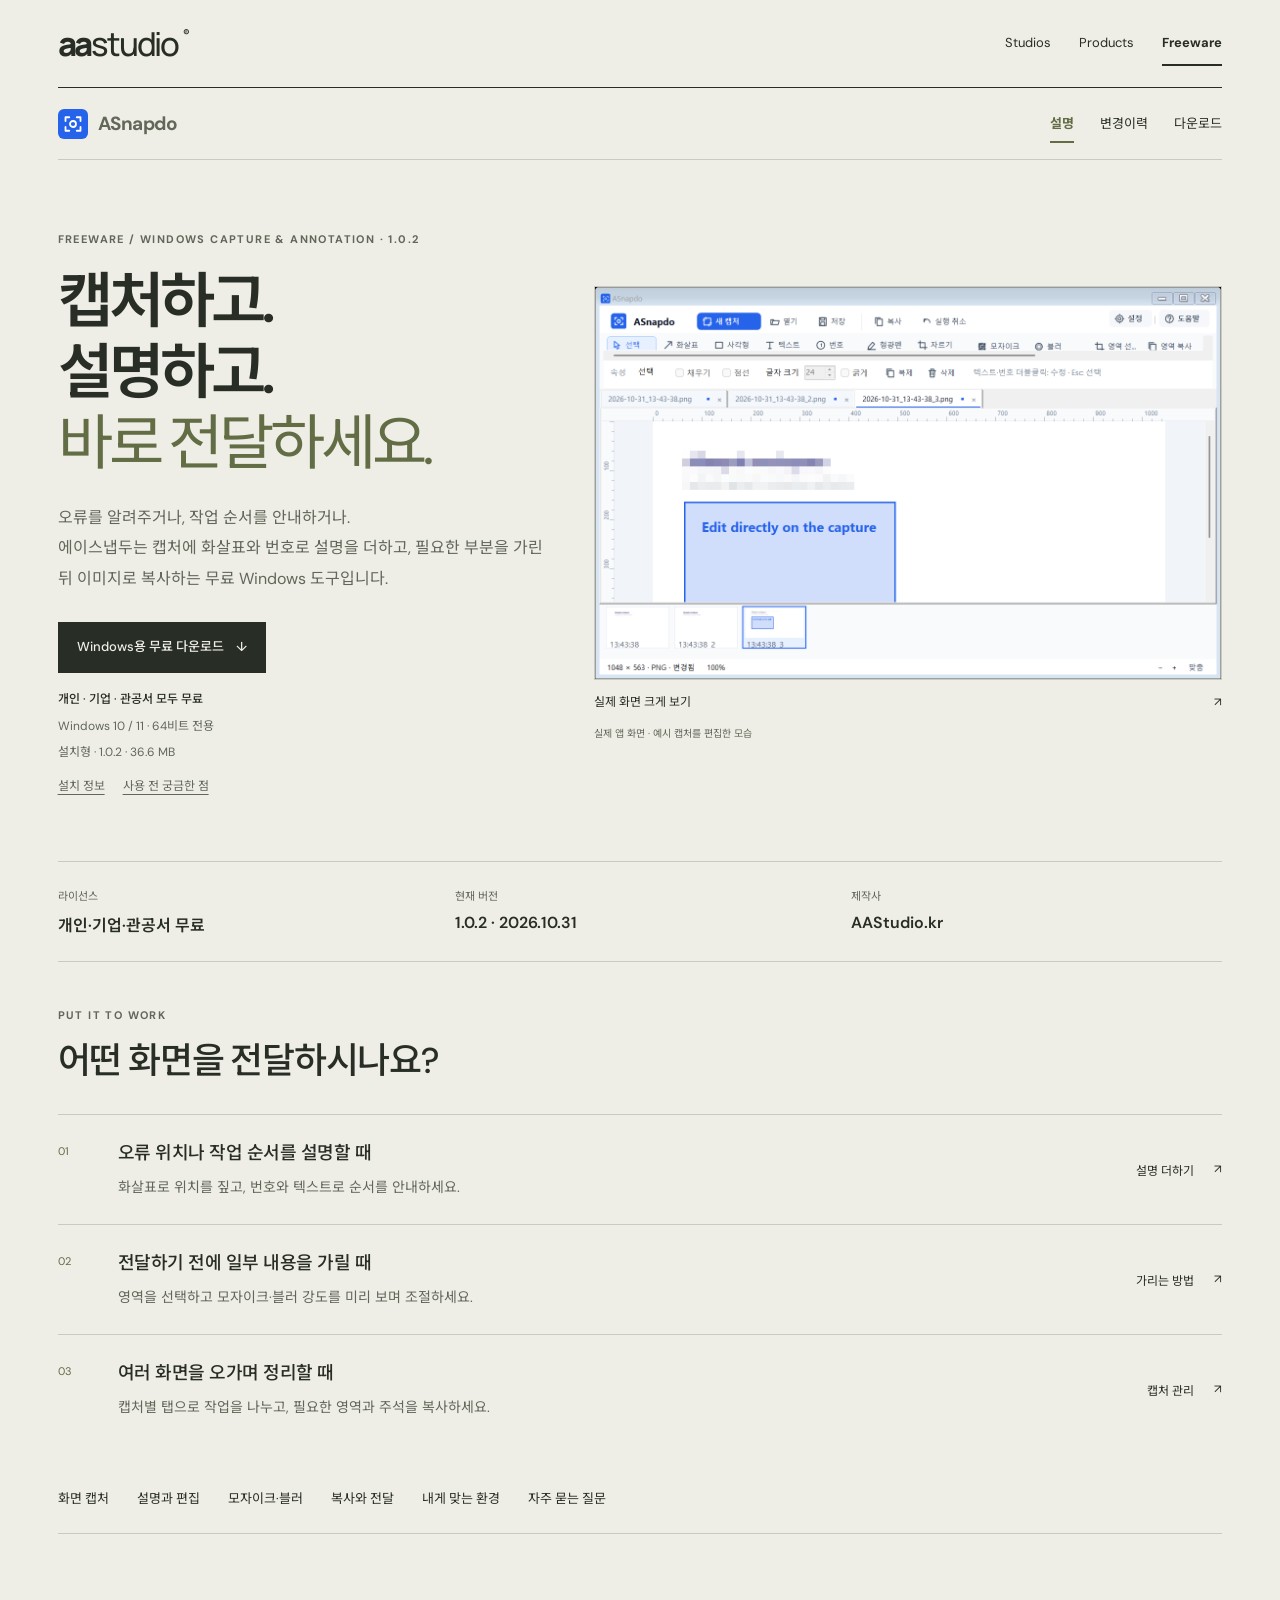
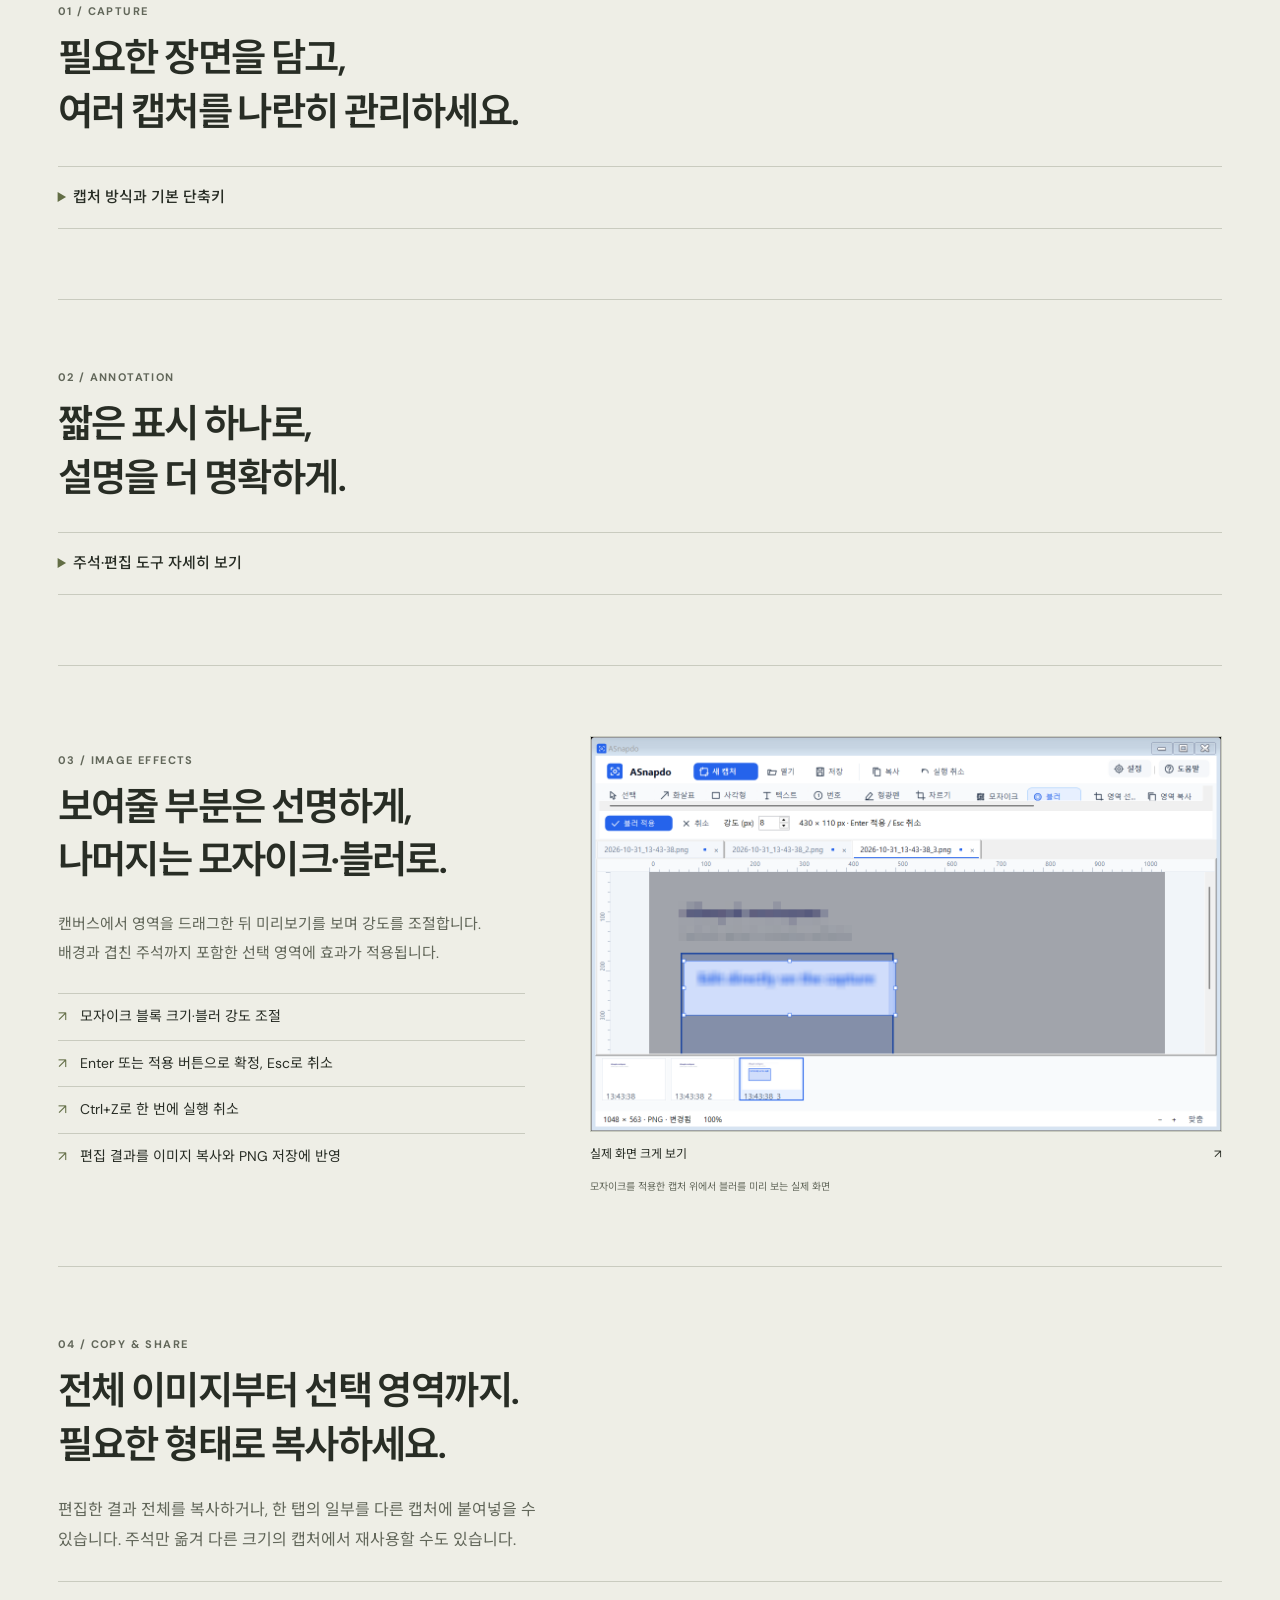
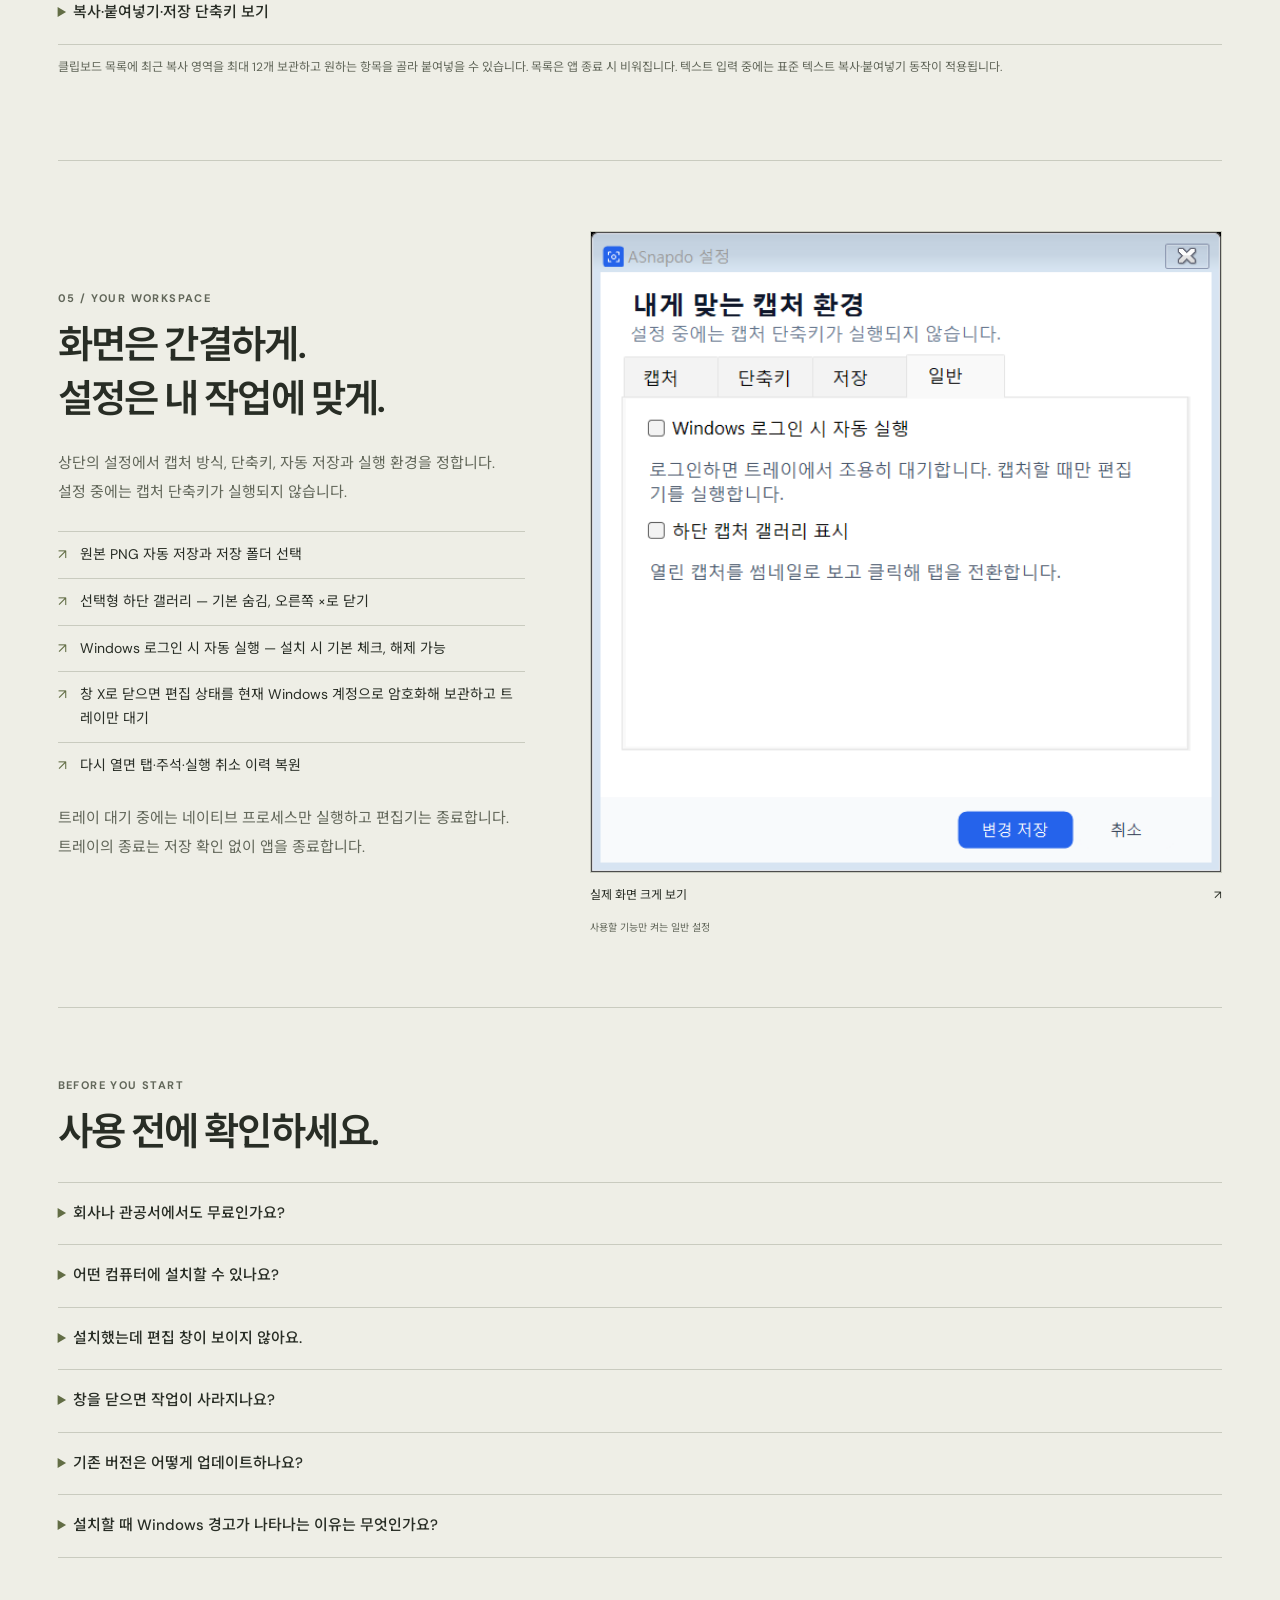
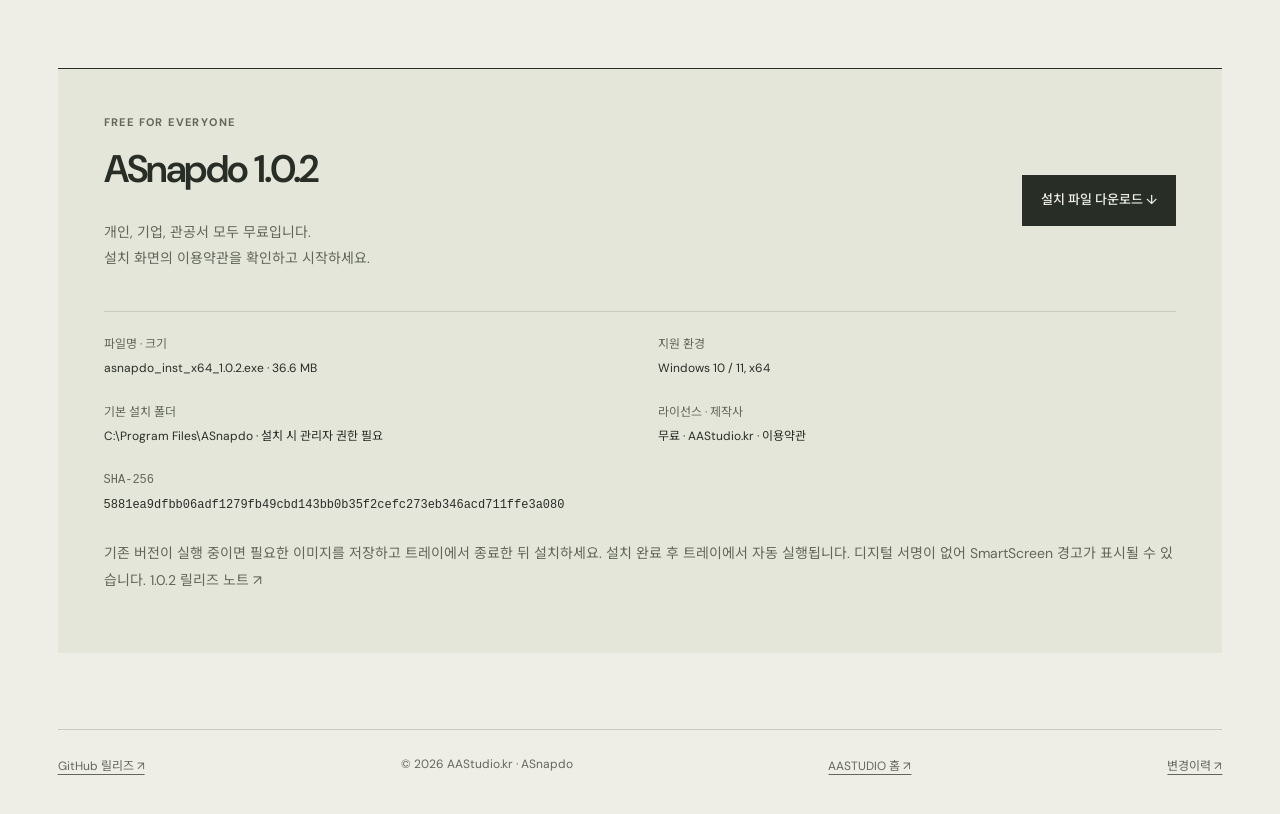
==== asnapdo/index.html @ 81d7ded6 "Separate products and freeware and improve ASnapdo usability" ====
<!doctype html>
<html lang="ko">
<head>
  <meta charset="utf-8"><meta name="viewport" content="width=device-width, initial-scale=1">
  <title>ASnapdo — 무료 화면 캡처·이미지 편집 | AAStudio.kr</title>
  <meta name="description" content="에이스냅두 ASnapdo. 캡처 탭, 화살표·텍스트·번호, 모자이크·블러와 영역 복사를 지원하는 Windows 무료 캡처 편집기. 개인·기업·관공서 모두 무료.">
  <meta name="theme-color" content="#eeeee6"><link rel="canonical" href="https://aastudio.kr/asnapdo/">
  <link rel="icon" href="assets/asnapdo.svg" type="image/svg+xml"><link rel="stylesheet" href="../style.css"><link rel="stylesheet" href="product.css">
</head>
<body class="product-page">
  <header class="header site-header"><a class="wordmark" href="../" aria-label="AASTUDIO 홈">aa<span>studio</span><i>®</i></a><nav aria-label="사이트 메뉴"><a href="../#studios">Studios</a><a href="../products/">Products</a><a href="../freeware/" aria-current="location">Freeware</a></nav></header>
  <main class="product-container">
    <div class="product-subnav"><a class="product-identity" href="./"><img src="assets/asnapdo.svg" alt="" width="30" height="30">ASnapdo</a><nav class="product-tabs" aria-label="ASnapdo 메뉴"><a href="./" aria-current="page">설명</a><a href="changelog/">변경이력</a><a href="#download">다운로드</a></nav></div>
    <section class="product-hero" aria-labelledby="product-title"><div><div class="product-kicker">FREEWARE / WINDOWS CAPTURE & ANNOTATION · 1.0.2</div><h1 id="product-title">캡처하고.<br>설명하고.<br><em>바로 전달하세요.</em></h1><p class="product-lead">오류를 알려주거나, 작업 순서를 안내하거나.<br>에이스냅두는 캡처에 화살표와 번호로 설명을 더하고, 필요한 부분을 가린 뒤 이미지로 복사하는 무료 Windows 도구입니다.</p><div class="product-actions"><a class="snap-button" href="https://github.com/mant81/ASnapdo/releases/download/v1.0.2/asnapdo_inst_x64_1.0.2.exe">Windows용 무료 다운로드 <span aria-hidden="true">↓</span></a></div><div class="download-summary"><strong>개인 · 기업 · 관공서 모두 무료</strong><span>Windows 10 / 11 · 64비트 전용</span><span>설치형 · 1.0.2 · 36.6 MB</span><div><a href="#download">설치 정보</a><a href="#faq">사용 전 궁금한 점</a></div></div></div><figure class="product-shot"><a class="shot-preview" href="assets/asnapdo-gallery.png" data-screenshot><img src="assets/asnapdo-gallery.png" alt="세 개의 캡처 탭, 모자이크 편집 결과와 하단 선택형 갤러리가 열린 ASnapdo 실제 화면" width="1280" height="800" fetchpriority="high"><span class="shot-zoom">실제 화면 크게 보기 <span aria-hidden="true">↗</span></span></a><figcaption>실제 앱 화면 · 예시 캡처를 편집한 모습</figcaption></figure></section>
    <div class="product-facts"><div><span>라이선스</span><strong>개인·기업·관공서 무료</strong></div><div><span>현재 버전</span><strong>1.0.2 · 2026.10.31</strong></div><div><span>제작사</span><strong>AAStudio.kr</strong></div></div>
    <section id="use-cases" class="use-cases" aria-labelledby="use-cases-title">
      <div class="product-kicker">PUT IT TO WORK</div><h2 id="use-cases-title">어떤 화면을 전달하시나요?</h2>
      <div class="use-case-list">
        <a href="#annotation"><span class="case-number" aria-hidden="true">01</span><div><h3>오류 위치나 작업 순서를 설명할 때</h3><p>화살표로 위치를 짚고, 번호와 텍스트로 순서를 안내하세요.</p></div><span class="case-action">설명 더하기 <span aria-hidden="true">↗</span></span></a>
        <a href="#effects"><span class="case-number" aria-hidden="true">02</span><div><h3>전달하기 전에 일부 내용을 가릴 때</h3><p>영역을 선택하고 모자이크·블러 강도를 미리 보며 조절하세요.</p></div><span class="case-action">가리는 방법 <span aria-hidden="true">↗</span></span></a>
        <a href="#capture"><span class="case-number" aria-hidden="true">03</span><div><h3>여러 화면을 오가며 정리할 때</h3><p>캡처별 탭으로 작업을 나누고, 필요한 영역과 주석을 복사하세요.</p></div><span class="case-action">캡처 관리 <span aria-hidden="true">↗</span></span></a>
      </div>
    </section>
    <nav class="feature-menu" aria-label="기능 바로가기"><a href="#capture">화면 캡처</a><a href="#annotation">설명과 편집</a><a href="#effects">모자이크·블러</a><a href="#clipboard">복사와 전달</a><a href="#preferences">내게 맞는 환경</a><a href="#faq">자주 묻는 질문</a></nav>
    <section id="capture" class="feature-section"><div class="product-kicker">01 / CAPTURE</div><h2>필요한 장면을 담고,<br>여러 캡처를 나란히 관리하세요.</h2><details class="feature-details"><summary>캡처 방식과 기본 단축키</summary><div class="feature-text-grid"><div><h3>영역·전체 화면 캡처</h3><p>원하는 범위를 드래그하거나 마우스가 있는 모니터의 전체 화면을 캡처합니다. 영역을 고를 때 크기, 좌표와 커서 주변 픽셀을 확인할 수 있습니다.</p></div><div><h3>캡처마다 독립된 탭</h3><p>새 캡처는 새로운 탭에 열립니다. 탭별 편집 상태와 실행 취소 이력을 유지하면서 비교하고 작업하세요.</p></div><div><h3>내가 정하는 단축키</h3><p>기본 영역 캡처는 Print Screen, 전체 화면은 Ctrl+Shift+1입니다. 설정에서 바꾸고 사용 가능 여부를 확인할 수 있습니다.</p></div></div></details></section>
    <section id="annotation" class="feature-section"><div class="product-kicker">02 / ANNOTATION</div><h2>짧은 표시 하나로,<br>설명을 더 명확하게.</h2><details class="feature-details"><summary>주석·편집 도구 자세히 보기</summary><div class="feature-text-grid"><div><h3>화살표·도형·형광펜</h3><p>핵심 부분을 가리키고 강조하세요. 주석을 개별 선택해 이동하거나 크기를 바꾸고, 색상과 선 스타일을 조절할 수 있습니다.</p></div><div><h3>텍스트와 순서 번호</h3><p>캔버스에 바로 글을 입력하고 연속 번호로 작업 순서를 안내하세요. 텍스트와 번호는 더블클릭해 수정합니다.</p></div><div><h3>자르기·확대·픽셀 줄자</h3><p>필요한 영역만 남기고 확대해 세부를 다듬으세요. 가로·세로 줄자는 확대와 스크롤에 맞춰 이미지 픽셀 좌표를 표시합니다.</p></div></div></details></section>
    <section id="effects" class="feature-section feature-columns"><div class="feature-copy"><div class="product-kicker">03 / IMAGE EFFECTS</div><h2>보여줄 부분은 선명하게,<br>나머지는 모자이크·블러로.</h2><p>캔버스에서 영역을 드래그한 뒤 미리보기를 보며 강도를 조절합니다. 배경과 겹친 주석까지 포함한 선택 영역에 효과가 적용됩니다.</p><ul class="feature-list"><li>모자이크 블록 크기·블러 강도 조절</li><li>Enter 또는 적용 버튼으로 확정, Esc로 취소</li><li>Ctrl+Z로 한 번에 실행 취소</li><li>편집 결과를 이미지 복사와 PNG 저장에 반영</li></ul></div><figure class="product-shot"><a class="shot-preview" href="assets/asnapdo-blur-preview.png" data-screenshot><img src="assets/asnapdo-blur-preview.png" alt="영역을 선택하고 강도 8로 블러 효과를 미리 보는 ASnapdo 실제 화면" width="1280" height="800" loading="lazy"><span class="shot-zoom">실제 화면 크게 보기 <span aria-hidden="true">↗</span></span></a><figcaption>모자이크를 적용한 캡처 위에서 블러를 미리 보는 실제 화면</figcaption></figure></section>
    <section id="clipboard" class="feature-section"><div class="product-kicker">04 / COPY & SHARE</div><h2>전체 이미지부터 선택 영역까지.<br>필요한 형태로 복사하세요.</h2><p class="product-lead">편집한 결과 전체를 복사하거나, 한 탭의 일부를 다른 캡처에 붙여넣을 수 있습니다. 주석만 옮겨 다른 크기의 캡처에서 재사용할 수도 있습니다.</p><details class="feature-details"><summary>복사·붙여넣기·저장 단축키 보기</summary><table class="key-table"><thead><tr><th scope="col">단축키</th><th scope="col">동작</th></tr></thead><tbody><tr><td><kbd>Ctrl + C</kbd></td><td>현재 탭의 편집 결과 전체 이미지 복사</td></tr><tr><td><kbd>영역 복사 → 드래그 후 놓기</kbd></td><td>드래그를 놓으면 선택 영역 자동 복사</td></tr><tr><td><kbd>Ctrl + V</kbd></td><td>이미지를 현재 캡처 위에 이동·크기 조절 가능한 객체로 붙여넣기</td></tr><tr><td><kbd>Ctrl + Shift + C</kbd></td><td>현재 탭의 주석 객체 전체 복사</td></tr><tr><td><kbd>Ctrl + Shift + V</kbd></td><td>주석을 다른 캡처 탭에 붙여넣기</td></tr><tr><td><kbd>Ctrl + S</kbd></td><td>현재 편집 결과를 PNG로 저장</td></tr></tbody></table></details><p class="product-caption">클립보드 목록에 최근 복사 영역을 최대 12개 보관하고 원하는 항목을 골라 붙여넣을 수 있습니다. 목록은 앱 종료 시 비워집니다. 텍스트 입력 중에는 표준 텍스트 복사·붙여넣기 동작이 적용됩니다.</p></section>
    <section id="preferences" class="feature-section feature-columns"><div class="feature-copy"><div class="product-kicker">05 / YOUR WORKSPACE</div><h2>화면은 간결하게.<br>설정은 내 작업에 맞게.</h2><p>상단의 설정에서 캡처 방식, 단축키, 자동 저장과 실행 환경을 정합니다. 설정 중에는 캡처 단축키가 실행되지 않습니다.</p><ul class="feature-list"><li>원본 PNG 자동 저장과 저장 폴더 선택</li><li>선택형 하단 갤러리 — 기본 숨김, 오른쪽 ×로 닫기</li><li>Windows 로그인 시 자동 실행 — 설치 시 기본 체크, 해제 가능</li><li>창 X로 닫으면 편집 상태를 현재 Windows 계정으로 암호화해 보관하고 트레이만 대기</li><li>다시 열면 탭·주석·실행 취소 이력 복원</li></ul><p class="product-caption">트레이 대기 중에는 네이티브 프로세스만 실행하고 편집기는 종료합니다. 트레이의 종료는 저장 확인 없이 앱을 종료합니다.</p></div><figure class="product-shot"><a class="shot-preview" href="assets/asnapdo-settings-3.png" data-screenshot><img src="assets/asnapdo-settings-3.png" alt="자동 실행과 하단 캡처 갤러리 표시를 선택하는 ASnapdo 일반 설정 화면" width="598" height="607" loading="lazy"><span class="shot-zoom">실제 화면 크게 보기 <span aria-hidden="true">↗</span></span></a><figcaption>사용할 기능만 켜는 일반 설정</figcaption></figure></section>
    <section id="faq" class="feature-section product-faq" aria-labelledby="faq-title">
      <div class="product-kicker">BEFORE YOU START</div><h2 id="faq-title">사용 전에 확인하세요.</h2>
      <details><summary>회사나 관공서에서도 무료인가요?</summary><p>개인·기업·관공서 모두 무료로 사용할 수 있습니다. 자세한 사용 조건은 <a href="../release/ASnapdo-LICENSE.txt">이용약관</a>에서 확인하세요.</p></details>
      <details><summary>어떤 컴퓨터에 설치할 수 있나요?</summary><p>Windows 10 또는 Windows 11의 64비트(x64) 환경을 지원합니다. 현재 제공하는 파일은 Windows용 설치 프로그램이며, 설치 시 관리자 권한이 필요합니다. 파일 크기는 36.6 MB입니다.</p></details>
      <details><summary>설치했는데 편집 창이 보이지 않아요.</summary><p>설치가 끝나면 시스템 트레이에서 실행됩니다. 기본 영역 캡처 단축키인 Print Screen으로 화면을 캡처하면 편집할 수 있습니다. 단축키는 설정에서 변경할 수 있습니다.</p></details>
      <details><summary>창을 닫으면 작업이 사라지나요?</summary><p>창의 X 버튼으로 닫으면 캡처 탭과 편집 상태를 보관하고 트레이에서 대기합니다. 다시 열면 작업을 이어갈 수 있습니다. 앱을 완전히 종료하려면 필요한 결과를 PNG로 저장한 뒤 트레이의 종료를 선택하세요. 트레이 종료 시에는 별도 저장 확인이 없습니다.</p></details>
      <details><summary>기존 버전은 어떻게 업데이트하나요?</summary><p>필요한 이미지를 저장하고 트레이에서 ASnapdo를 종료한 다음, 새 설치 파일을 실행하세요. 이번 버전에서 바뀐 내용은 <a href="changelog/">변경이력</a>에서 확인할 수 있습니다.</p></details>
      <details><summary>설치할 때 Windows 경고가 나타나는 이유는 무엇인가요?</summary><p>현재 설치 파일에는 디지털 서명이 없어 SmartScreen 경고가 나타날 수 있습니다. <a href="#download">다운로드 정보</a>의 파일명과 SHA-256을 확인할 수 있습니다. 회사·기관 PC에서는 해당 조직의 소프트웨어 설치 정책을 따라 주세요.</p></details>
    </section>
    <section id="download" class="download-panel" aria-labelledby="download-title"><div class="download-panel-top"><div><div class="product-kicker">FREE FOR EVERYONE</div><h2 id="download-title">ASnapdo 1.0.2</h2><p>개인, 기업, 관공서 모두 무료입니다.<br>설치 화면의 이용약관을 확인하고 시작하세요.</p></div><a class="snap-button" href="https://github.com/mant81/ASnapdo/releases/download/v1.0.2/asnapdo_inst_x64_1.0.2.exe">설치 파일 다운로드 ↓</a></div><dl class="release-details"><div><dt>파일명 · 크기</dt><dd data-release-file>asnapdo_inst_x64_1.0.2.exe · 36.6 MB</dd></div><div><dt>지원 환경</dt><dd>Windows 10 / 11, x64</dd></div><div><dt>기본 설치 폴더</dt><dd>C:\Program Files\ASnapdo · 설치 시 관리자 권한 필요</dd></div><div><dt>라이선스 · 제작사</dt><dd>무료 · AAStudio.kr · <a href="../release/ASnapdo-LICENSE.txt">이용약관</a></dd></div><div class="checksum"><dt>SHA-256</dt><dd data-release-sha256>5881ea9dfbb06adf1279fb49cbd143bb0b35f2cefc273eb346acd711ffe3a080</dd></div></dl><p class="product-caption">기존 버전이 실행 중이면 필요한 이미지를 저장하고 트레이에서 종료한 뒤 설치하세요. 설치 완료 후 트레이에서 자동 실행됩니다. 디지털 서명이 없어 SmartScreen 경고가 표시될 수 있습니다. <a href="https://github.com/mant81/ASnapdo/releases/tag/v1.0.2">1.0.2 릴리즈 노트 ↗</a></p></section>
  </main>
  <footer class="product-container"><div class="product-footer"><a href="https://github.com/mant81/ASnapdo/releases/">GitHub 릴리즈 ↗</a><span>© 2026 AAStudio.kr · ASnapdo</span><a href="../">AASTUDIO 홈 ↗</a><a href="changelog/">변경이력 ↗</a></div></footer>
  <dialog class="image-preview" aria-labelledby="preview-title">
    <div class="preview-toolbar"><h2 id="preview-title">ASnapdo 실제 화면</h2><button type="button" data-preview-close autofocus>닫기 <span aria-hidden="true">×</span></button></div>
    <figure><figcaption></figcaption></figure>
    <a class="preview-original" data-preview-original target="_blank" rel="noopener">원본 크기로 보기 <span aria-hidden="true">↗</span><span class="preview-link-note"> (새 탭)</span></a>
  </dialog>
  <script src="product.js"></script>
</body>
</html>
---- style.css ----
@import url('https://fonts.googleapis.com/css2?family=DM+Sans:wght@400;500;600;700&family=Manrope:wght@400;500;600;700;800&family=Noto+Sans+KR:wght@400;500;600;700&display=swap');
:root{--paper:#eeeee6;--ink:#282d25;--muted:#73776b;--line:#c9cbbf;--orange:#ed623c;--olive:#626d45}*{box-sizing:border-box}html{scroll-behavior:smooth;scroll-padding-top:30px}body{margin:0;background:var(--paper);color:var(--ink);font-family:'DM Sans','Noto Sans KR',sans-serif;-webkit-font-smoothing:antialiased}a{color:inherit;text-decoration:none}a:focus-visible{outline:2px solid var(--orange);outline-offset:7px}a[href],button{cursor:pointer}::selection{background:var(--orange);color:var(--paper)}.header{margin:0 4.5%;height:104px;display:flex;align-items:center;justify-content:space-between;border-bottom:1px solid var(--ink)}.wordmark{font-family:'Manrope',sans-serif;font-size:33px;font-weight:800;letter-spacing:-2.2px;white-space:nowrap}.wordmark span{font-weight:500}.wordmark i{font-size:10px;font-style:normal;vertical-align:top;display:inline-block;margin:5px 0 0 5px;letter-spacing:0}nav{display:flex;align-items:center;gap:40px;font-size:13px}nav a span{margin-left:13px;font-size:10px}nav .nav-download{border:1px solid var(--ink);padding:13px 17px}nav a:hover,.text-link:hover{color:var(--orange)}.hero{padding:48px 4.5% 0;overflow:hidden}.eyebrow{font-size:10px;font-weight:600;letter-spacing:1.7px;display:flex;align-items:center;gap:9px}.status-dot{width:6px;height:6px;border-radius:50%;background:var(--orange)}h1{font-family:'Manrope',sans-serif;font-size:clamp(76px,10.6vw,165px);font-weight:500;letter-spacing:-.075em;line-height:1.03;margin:52px 0 41px;position:relative}h1 em{font-family:Georgia,serif;font-weight:400;letter-spacing:-.065em}.hero-period{color:var(--orange);font-size:1.1em;display:inline-block;line-height:.5;vertical-align:top;transform:translate(25px,30px)}.hero-bottom{display:grid;grid-template-columns:1fr 1fr 70px;align-items:center;gap:30px;margin:0 0 58px}.hero-bottom>p:first-child{font-size:24px;line-height:1.6;font-weight:500;letter-spacing:-1px}.hero-description{font-size:13px;line-height:1.95;color:#62675a}.circle-link{width:64px;height:64px;border:1px solid var(--ink);border-radius:50%;display:grid;place-items:center;font-size:28px;transition:background .2s}.circle-link:hover{background:var(--orange)}.hero-index{padding:18px 0;display:flex;justify-content:space-between;border-top:1px solid var(--line);font-size:9px;letter-spacing:1px}.studios{padding:82px 4.5% 0}.section-top{display:flex;align-items:baseline;justify-content:space-between;gap:20px;margin-bottom:40px}.section-top h2{font-size:17px;font-weight:500;letter-spacing:-.4px;margin:0}.section-top>span{font-size:9px;letter-spacing:1px}.studio{border-top:1px solid var(--ink);padding:30px 0 48px;display:grid;grid-template-columns:20% 43% 37%;min-height:340px}.studio-number{font-size:9px;letter-spacing:1px;padding-top:8px}.studio-copy h3{font-family:'Manrope',sans-serif;font-size:68px;font-weight:500;letter-spacing:-5px;margin:0 0 20px;line-height:1.2}.studio-copy h3>span{font-size:24px;letter-spacing:-1px;margin-left:14px}.studio-tagline{font-size:18px;font-weight:500;letter-spacing:-.5px;margin-bottom:18px}.body-copy{font-size:12px;color:#707466;line-height:1.9;margin-bottom:27px}.text-link{font-size:11px;border-bottom:1px solid var(--line);padding-bottom:8px;display:inline-flex;gap:40px}.coming{font-size:8px;letter-spacing:1px;display:inline-flex;align-items:center;gap:15px;color:var(--olive)}.coming:before{content:'';width:5px;height:5px;background:var(--olive);border-radius:50%}.coming span{font-size:10px;color:var(--muted);letter-spacing:0}.visual{height:280px;position:relative;overflow:hidden;display:grid;place-items:center;background:#e4e6da}.visual>span{position:absolute;bottom:16px;left:19px;font-size:8px;letter-spacing:1px}.blueprint{background-color:#e3e6da;background-image:linear-gradient(#c9cebe60 1px,transparent 1px),linear-gradient(90deg,#c9cebe60 1px,transparent 1px);background-size:22px 22px;color:var(--olive)}.blueprint svg{height:230px;width:100%;padding:8px}.intelligence-art{background:#e9dfd2;color:#a45c3e}.orb{position:absolute;border:1px solid #b88c6f70;width:210px;height:210px;border-radius:50%}.orb-one{transform:translateX(-50px)}.orb-two{transform:translateX(50px)}.orb-three{width:265px;height:140px;transform:rotate(-35deg)}.intelligence-art b{font-family:Georgia,serif;font-style:italic;font-weight:400;font-size:110px;letter-spacing:-9px;z-index:1}.intelligence-art b span{font-size:37px;vertical-align:top;display:inline-block;margin:25px 0 0 12px;color:var(--orange)}.factory-art{background:#dce0d3;color:var(--olive);padding:30px;display:block}.production{display:flex;gap:7px;position:absolute;right:26px;top:31px;align-items:end;height:48px}.production i{display:block;background:#a7b094;width:13px;height:28px}.production i:nth-child(2n){height:44px}.quality{border-top:1px solid #9da58c;border-bottom:1px solid #9da58c;margin-top:60px;padding:14px 0}.quality>span{font-size:7px;letter-spacing:1.4px}.quality strong{display:block;font-family:'Manrope',sans-serif;font-size:75px;font-weight:500;line-height:1.2}.quality strong span{font-size:45px;float:right}.quality>div{font-size:8px;letter-spacing:1px}.quality>div span{margin:0 18px}.tools{padding:72px 4.5% 85px;background:#e4e6da;margin-top:35px}.tools-intro{display:flex;align-items:end;justify-content:space-between;margin:54px 0 44px}.tools-intro>p{font-size:38px;font-weight:500;line-height:1.4;letter-spacing:-2px;margin:0}.tools-intro>span{font-size:12px;line-height:1.9;color:#707466;width:37%}.tool-row{display:grid;grid-template-columns:12% 35% 1fr 105px;align-items:center;gap:15px;border-top:1px solid #adb39f;padding:28px 0}.tool-row:last-child{border-bottom:1px solid #adb39f}.tool-icon{font-size:24px;color:var(--olive);letter-spacing:-4px}.db-icon{font-size:35px}.tool-row h3{font-family:'Manrope',sans-serif;font-size:22px;font-weight:500;letter-spacing:-.8px;margin:0}.tool-row h3 span{font-family:'Noto Sans KR',sans-serif;display:block;font-size:10px;letter-spacing:0;margin-top:8px;color:var(--muted)}.tool-row p{font-size:11px;color:#707466}.tool-action{font-size:10px;display:flex;justify-content:space-between;align-items:center}.tool-action span{font-size:20px}.unavailable{cursor:default;color:#777c6d}.download{background:var(--ink);color:var(--paper);padding:45px 4.5% 20px}.download>.eyebrow{font-size:9px;color:#b9bfa9}.download-main{display:grid;grid-template-columns:1.35fr 1fr;gap:60px;align-items:center;padding:45px 0 60px}.download h2{font-family:'Manrope',sans-serif;font-size:clamp(50px,6.7vw,100px);letter-spacing:-5px;line-height:1.1;font-weight:400;margin:0}.download h2 em{font-family:Georgia,serif;color:#c5cda9;font-weight:400}.edition{font-size:9px;letter-spacing:1.5px;color:#c5cda9}.download-copy p{font-size:12px;line-height:1.9;margin:20px 0 26px;color:#c4c8ba}.download-button{display:flex;align-items:center;justify-content:space-between;gap:24px;max-width:330px;background:#c5cda9;color:var(--ink);padding:18px 20px;font-size:12px}.download-button span{font-size:20px}.download-button[href]:hover{background:var(--paper)}.release-note{font-size:9px;color:#a6ad99;display:block;line-height:1.8;margin-top:13px}.download-foot{border-top:1px solid #545b4b;display:flex;align-items:center;justify-content:space-between;padding-top:16px;font-size:8px;letter-spacing:1.5px}.asterisk{color:var(--orange);font-size:45px;line-height:1}footer{padding:32px 4.5%;display:flex;align-items:center;gap:40px}footer .wordmark{font-size:26px}footer p{font-size:10px;color:var(--muted);flex:1}footer>span,.back-top{font-size:8px;letter-spacing:.7px}
@media(min-width:1600px){body{max-width:1800px;margin:auto}}@media(max-width:900px){nav{gap:20px}.studio{grid-template-columns:16% 47% 37%}.studio-number{font-size:7px;line-height:1.7;max-width:100px}.studio-copy h3{font-size:53px}.studio-copy h3>span{font-size:20px;margin-left:8px}.body-copy{font-size:11px}.visual{height:260px}.studio-tagline{font-size:15px}.tool-row{grid-template-columns:9% 36% 1fr 70px;gap:10px}.tool-row h3{font-size:18px}.download-main{gap:30px}.download h2{letter-spacing:-3px}footer{gap:25px}footer p{display:none}footer>span{flex:1}}
@media(max-width:600px){.header{height:82px;margin:0 6%}.wordmark{font-size:28px}nav{gap:18px;font-size:11px}nav a span{margin-left:3px}nav .nav-download{display:none}.hero{padding:32px 6% 0}.eyebrow{font-size:7px;letter-spacing:1.1px}h1{font-size:clamp(52px,12vw,74px);margin:46px 0 35px;letter-spacing:-4px}.hero-period{transform:translate(6px,14px);font-size:.9em}.hero-bottom{grid-template-columns:1fr 48px;gap:12px;margin-bottom:37px}.hero-bottom>p:first-child{font-size:21px;grid-column:1}.hero-description{grid-column:1;font-size:11px;margin:0}.circle-link{grid-column:2;grid-row:1/3;width:45px;height:45px;font-size:24px}.hero-index{font-size:7px;letter-spacing:.3px;gap:10px}.hero-index>span:nth-child(2){display:none}.studios{padding:52px 6% 0}.section-top{margin-bottom:24px;align-items:start}.section-top h2{font-size:14px}.section-top>span{font-size:7px;text-align:right;max-width:115px;line-height:1.6}.studio{grid-template-columns:1fr;padding:20px 0 32px;gap:22px}.studio-number{max-width:none;font-size:8px}.studio-copy h3{font-size:62px}.studio-copy h3>span{font-size:24px;margin-left:14px}.studio-tagline{font-size:18px}.body-copy{font-size:12px}.visual{height:240px}.blueprint svg{height:215px}.tools{padding:45px 6% 50px;margin-top:15px}.tools-intro{display:block;margin:35px 0}.tools-intro>p{font-size:30px}.tools-intro>span{display:block;width:100%;font-size:11px;margin-top:20px}.tool-row{grid-template-columns:38px 1fr 65px;gap:10px;padding:23px 0}.tool-row h3{font-size:18px}.tool-row p{grid-column:2;grid-row:2;margin:0;font-size:10px;line-height:1.7}.tool-action{grid-column:3;grid-row:1/3}.tool-icon{font-size:21px}.db-icon{font-size:30px}.download{padding:32px 6% 20px}.download-main{grid-template-columns:1fr;gap:38px;padding:35px 0 40px}.download h2{font-size:60px;letter-spacing:-3px}.download-button{max-width:none}.download-foot{font-size:6px;letter-spacing:.8px}footer{padding:27px 6%;gap:20px;flex-wrap:wrap}footer>span{font-size:7px}.back-top{font-size:7px}footer .wordmark{font-size:23px}footer .wordmark i{font-size:8px}}
@media(prefers-reduced-motion:reduce){html{scroll-behavior:auto}*{transition:none!important}}
.tool-icon{white-space:nowrap}
@media(max-width:600px){.factory-art .quality{margin-top:43px}.factory-art .production{top:23px;height:38px}.factory-art .quality strong{font-size:63px}.factory-art>span{bottom:12px;font-size:7px}}

/* Hero: a shared grid connects the headline, studio map and introduction. */
.hero-stage{display:grid;grid-template-columns:minmax(0,1fr) minmax(260px,.43fr);gap:5%;align-items:center;padding:56px 0 42px}
.hero-stage h1{font-size:clamp(65px,8.2vw,132px);margin:0;letter-spacing:-.075em;line-height:1.08;white-space:nowrap}
.hero-stage .hero-period{font-size:.63em;transform:translate(14px,20px)}
.hero-map{align-self:stretch;display:flex;flex-direction:column;justify-content:center;padding-top:8px;color:var(--olive)}
.hero-map-caption{display:flex;justify-content:space-between;font-size:8px;letter-spacing:1.5px;color:var(--muted)}
.hero-map svg{display:block;width:100%;max-height:310px;margin:10px 0}
.map-guide{stroke:var(--line);stroke-width:.7;stroke-dasharray:2 5}
.map-orbit{stroke:#9aa38b;stroke-width:.8}
.map-triangle{stroke:var(--olive);stroke-width:.8;opacity:.45}
.map-node{fill:var(--olive)}
.hero-map text{fill:var(--ink);font-family:'Manrope',sans-serif;font-size:15px;font-weight:500;letter-spacing:-.5px}
.map-center{stroke:var(--orange);stroke-width:5}
.hero-map-key{display:flex;justify-content:space-between;gap:8px;font-size:8px;letter-spacing:.25px}
.hero-bottom{grid-template-columns:minmax(0,1fr) minmax(260px,.43fr);column-gap:5%;position:relative;align-items:start;border-top:1px solid var(--line);padding:26px 0 32px;margin:0}
.hero-bottom>p:first-child{font-size:23px;line-height:1.65;letter-spacing:-.8px;margin:0;padding-left:18px;border-left:2px solid var(--orange)}
.hero-bottom .hero-description{font-size:12px;line-height:1.95;margin:0;padding-right:0;word-break:keep-all}
.hero-bottom .circle-link{position:absolute;left:calc(100% / 1.43 - 80px);top:31px;width:48px;height:48px;font-size:24px;border-color:#a5aa98}
.hero-index{padding:16px 0}
@media(min-width:1800px){.hero-stage h1{font-size:132px}}
@media(max-width:1000px) and (min-width:601px){.hero-stage{grid-template-columns:minmax(0,1fr) 230px;gap:24px;padding:46px 0 34px}.hero-stage h1{font-size:7.6vw}.hero-stage .hero-period{transform:translate(7px,15px)}.hero-map-key{font-size:7px}.hero-bottom{grid-template-columns:minmax(0,1fr) 230px;gap:24px}.hero-bottom>p:first-child{font-size:20px}.hero-bottom .hero-description{font-size:10px}.hero-bottom .circle-link{left:auto;right:270px;width:40px;height:40px}}
@media(max-width:600px){.hero-stage{grid-template-columns:1fr;gap:28px;padding:34px 0 26px}.hero-stage h1{font-size:12vw;letter-spacing:-.065em;line-height:1.12}.hero-stage .hero-period{transform:translate(7px,12px)}.hero-map{display:grid;grid-template-columns:1fr 1.2fr;align-items:center;position:relative;padding:18px 0 0;border-top:1px solid var(--line);min-height:150px}.hero-map-caption{align-self:start;flex-direction:column;gap:8px;font-size:7px;line-height:1.5}.hero-map svg{grid-column:2;grid-row:1/3;width:100%;max-height:160px;margin:0}.hero-map-key{grid-column:1;grid-row:2;flex-direction:column;gap:7px;font-size:9px;align-self:end;padding-bottom:8px}.hero-bottom{grid-template-columns:1fr 44px;gap:19px;padding:24px 0 27px}.hero-bottom>p:first-child{grid-column:1;font-size:20px;padding-left:14px}.hero-bottom .hero-description{grid-column:1/3;font-size:11px;padding-left:16px}.hero-bottom .circle-link{position:static;grid-column:2;grid-row:1;width:42px;height:42px;align-self:center;font-size:22px}.hero-index{font-size:6px;letter-spacing:.4px}}

/* Editorial type: a staggered entrance, then a travelling wave of orange. */
.hero-line-clip{display:inline-block;overflow:hidden;vertical-align:bottom;padding:0 .08em .08em;margin:0 -.08em -.08em}
.hero-line{display:inline-block;animation:hero-arrive 1.1s cubic-bezier(.16,1,.3,1) both}
.hero-word{display:inline-flex;position:relative;isolation:isolate}
.hero-char{display:inline-block;animation:letter-arrive .95s cubic-bezier(.16,1,.3,1) both;animation-delay:calc(.18s + var(--char-index)*.045s)}
.hero-glyph{display:inline-block;animation:letter-wave 6.8s cubic-bezier(.45,0,.25,1) infinite;animation-delay:calc(1.5s + var(--char-index)*.085s)}
.hero-word::after{content:'';position:absolute;left:2%;right:-1%;bottom:-.12em;height:.13em;border-top:2px solid var(--orange);border-radius:50%;transform:rotate(-2deg);transform-origin:left;opacity:.8;animation:word-accent 1.1s cubic-bezier(.16,1,.3,1) 1s both;pointer-events:none}
.hero-stage .hero-period{font-size:.5em;transform:translate(14px,12px)}
.hero-asterisk{display:inline-block;line-height:1;animation:asterisk-turn 6.8s cubic-bezier(.65,0,.2,1) 1.5s infinite}
.hero-map svg{animation:map-arrive 1.6s ease-out both}
.map-orbit{stroke-dasharray:572;stroke-dashoffset:0;animation:orbit-draw 2s cubic-bezier(.25,.6,.3,1) both}
.map-orbit.map-phase-2{animation-delay:.2s}.map-orbit.map-phase-3{animation-delay:.4s}
.map-signal{stroke:var(--orange);stroke-width:1.5;stroke-linecap:round;stroke-dasharray:7 93;animation:signal-travel 6s linear infinite;opacity:.8}
.map-node{transform-box:fill-box;transform-origin:center;animation:node-awake 6s ease-in-out infinite}
.map-label{animation:label-awake 6s ease-in-out infinite}
.map-node.map-phase-1,.map-label.map-phase-1{animation-delay:0s}
.map-node.map-phase-2,.map-label.map-phase-2{animation-delay:2s}
.map-node.map-phase-3,.map-label.map-phase-3{animation-delay:4s}
.map-center{transform-origin:180px 154px;animation:center-turn 12s cubic-bezier(.45,0,.2,1) infinite}
.motion-toggle{appearance:none;border:0;padding:0;background:none;color:var(--muted);font:inherit;letter-spacing:1px;display:inline-flex;align-items:center;gap:6px;cursor:pointer}
.motion-toggle span{color:var(--olive)}.motion-toggle i{font-style:normal;color:var(--orange);font-size:10px;letter-spacing:-2px;margin-left:3px}
.motion-toggle:hover{color:var(--ink)}.motion-toggle:focus-visible{outline:2px solid var(--orange);outline-offset:5px}
.hero.motion-paused *,.hero.motion-paused *::after,.hero.motion-idle *,.hero.motion-idle *::after{animation-play-state:paused!important}
@keyframes hero-arrive{from{opacity:0;transform:translateY(105%) rotate(2deg)}to{opacity:1;transform:translateY(0) rotate(0)}}
@keyframes letter-arrive{from{opacity:0;transform:translateY(.55em) rotate(7deg)}to{opacity:1;transform:translateY(0) rotate(0)}}
@keyframes letter-wave{0%,32%,100%{color:var(--ink);transform:translateY(0) rotate(0)}10%{color:var(--orange);transform:translateY(-.055em) rotate(-2deg)}21%{color:var(--ink);transform:translateY(.012em) rotate(.5deg)}}
@keyframes asterisk-turn{0%,8%{transform:rotate(0)}32%,100%{transform:rotate(180deg)}}
@keyframes map-arrive{from{opacity:0;transform:translateY(8px)}to{opacity:1;transform:translateY(0)}}
@keyframes orbit-draw{from{stroke-dashoffset:572;opacity:0}to{stroke-dashoffset:0;opacity:1}}
@keyframes word-accent{from{transform:rotate(-2deg) scaleX(0);opacity:0}to{transform:rotate(-2deg) scaleX(1);opacity:.8}}
@keyframes signal-travel{from{stroke-dashoffset:0}to{stroke-dashoffset:-100}}
@keyframes node-awake{0%,28%,100%{fill:var(--olive);transform:scale(1)}8%,18%{fill:var(--orange);transform:scale(1.5)}}
@keyframes label-awake{0%,28%,100%{fill:var(--ink)}8%,18%{fill:var(--orange)}}
@keyframes center-turn{0%,35%{transform:rotate(0)}50%,85%{transform:rotate(60deg)}100%{transform:rotate(120deg)}}
@media(prefers-reduced-motion:reduce){.hero *,.hero *::after{animation:none!important}.hero-word::after{display:none}.motion-toggle{display:none}}

/* Keep the complete neutral drawing visible beneath the animated colour. */
.blueprint-base{color:#aeb1a8}
.blueprint-guides{stroke:#aeb1a8}
.blueprint-tracer{opacity:0}
.blueprint.is-animated .blueprint-edge{stroke-dasharray:1;animation:blueprint-top-draw 9s cubic-bezier(.4,0,.2,1) infinite}
.blueprint.is-animated .blueprint-left{animation-name:blueprint-left-draw}
.blueprint.is-animated .blueprint-right{animation-name:blueprint-right-draw}
.blueprint.is-animated .blueprint-grid{animation-name:blueprint-grid-draw}
.blueprint.is-animated .blueprint-hidden,.blueprint.is-animated .blueprint-nodes{animation:blueprint-resolve 9s ease-in-out infinite}
.blueprint.is-animated .blueprint-tracer{stroke-dasharray:.07 .93;animation:blueprint-trace 9s linear infinite}
.blueprint.motion-paused *,.blueprint.motion-idle *{animation-play-state:paused!important}
@keyframes blueprint-top-draw{0%,5%{stroke-dashoffset:1;opacity:0}7%{opacity:1}28%,84%{stroke-dashoffset:0;opacity:1}96%,100%{stroke-dashoffset:0;opacity:0}}
@keyframes blueprint-left-draw{0%,20%{stroke-dashoffset:1;opacity:0}22%{opacity:1}41%,84%{stroke-dashoffset:0;opacity:1}96%,100%{stroke-dashoffset:0;opacity:0}}
@keyframes blueprint-right-draw{0%,31%{stroke-dashoffset:1;opacity:0}33%{opacity:1}50%,84%{stroke-dashoffset:0;opacity:1}96%,100%{stroke-dashoffset:0;opacity:0}}
@keyframes blueprint-grid-draw{0%,43%{stroke-dashoffset:1;opacity:0}45%{opacity:1}64%,84%{stroke-dashoffset:0;opacity:1}96%,100%{stroke-dashoffset:0;opacity:0}}
@keyframes blueprint-resolve{0%,52%{opacity:0}66%,84%{opacity:1}96%,100%{opacity:0}}
@keyframes blueprint-trace{0%,5%{stroke-dashoffset:.07;opacity:0}7%{opacity:1}28%{stroke-dashoffset:-.93;opacity:1}32%,100%{stroke-dashoffset:-.93;opacity:0}}
@media(prefers-reduced-motion:reduce){.blueprint.is-animated *{animation:none!important}.blueprint.is-animated .blueprint-edge{stroke-dasharray:none;stroke-dashoffset:0}.blueprint-tracer{display:none}}

/* AI: retain the quiet orbital structure while signals circulate through it. */
.intelligence-art .orb{border-color:#b9b2a6}
.ai-network{position:absolute;left:50%;top:50%;width:360px;height:280px;transform:translate(-50%,-50%);pointer-events:none;color:#b9b2a6}
.ai-signals{opacity:0}
.ai-neuron{transform-box:fill-box;transform-origin:center}
.intelligence-art.is-animated .ai-signals{opacity:.8}
.intelligence-art.is-animated .ai-signal{stroke-dasharray:7 93;animation:ai-signal-flow 7s linear infinite}
.intelligence-art.is-animated .ai-signal-two{animation-delay:-2.33s;animation-direction:reverse}
.intelligence-art.is-animated .ai-signal-three{animation-delay:-4.66s}
.intelligence-art.is-animated .ai-neuron{animation:ai-neuron-response 7s ease-in-out infinite}
.intelligence-art.is-animated .ai-neuron-two{animation-delay:-1.75s}
.intelligence-art.is-animated .ai-neuron-three{animation-delay:-3.5s}
.intelligence-art.is-animated .ai-neuron-four{animation-delay:-5.25s}
.intelligence-art.is-animated b{animation:ai-core-response 7s ease-in-out infinite}
.intelligence-art.is-animated b span{animation:ai-core-turn 7s cubic-bezier(.65,0,.2,1) infinite}
.intelligence-art.motion-paused *,.intelligence-art.motion-idle *{animation-play-state:paused!important}
@keyframes ai-signal-flow{from{stroke-dashoffset:0}to{stroke-dashoffset:-100}}
@keyframes ai-neuron-response{0%,35%,100%{fill:#b9b2a6;transform:scale(1)}12%,22%{fill:var(--orange);transform:scale(1.4)}}
@keyframes ai-core-response{0%,28%,80%,100%{color:#a45c3e;transform:scale(1)}48%,58%{color:var(--orange);transform:scale(1.025)}}
@keyframes ai-core-turn{0%,28%{transform:rotate(0)}58%,100%{transform:rotate(90deg)}}
@media(prefers-reduced-motion:reduce){.intelligence-art.is-animated *{animation:none!important}.intelligence-art.is-animated .ai-signals{opacity:0}}

/* Factory: collect process data, scan quality, then pass the result forward. */
.factory-art .production i{position:relative}
.factory-art .quality{position:relative}
.factory-art.is-animated .production i::after{content:'';position:absolute;inset:0;background:var(--olive);transform-origin:bottom;animation:factory-production 7s ease-in-out infinite}
.factory-art .production i:nth-child(2){--bar-delay:.2s}
.factory-art .production i:nth-child(3){--bar-delay:.4s}
.factory-art .production i:nth-child(4){--bar-delay:.6s}
.factory-art .production i:nth-child(5){--bar-delay:.8s}
.factory-art.is-animated .production i::after{animation-delay:var(--bar-delay,0s)}
.factory-art.is-animated .quality::after{content:'';position:absolute;left:0;right:0;top:20%;height:1px;background:linear-gradient(90deg,transparent,var(--orange),transparent);opacity:0;pointer-events:none;animation:factory-quality-scan 7s ease-in-out infinite}
.factory-art.is-animated .quality strong{animation:factory-quality-response 7s ease-in-out infinite}
.factory-art.is-animated .quality strong span{display:block;animation:factory-result 7s ease-in-out infinite}
.factory-art.is-animated .quality>div span{display:inline-block;animation:factory-data-flow 7s ease-in-out infinite}
.factory-art.motion-paused *,.factory-art.motion-paused *::after,.factory-art.motion-idle *,.factory-art.motion-idle *::after{animation-play-state:paused!important}
@keyframes factory-production{0%,62%,100%{transform:scaleY(.3);background:var(--olive)}12%{transform:scaleY(.85);background:var(--olive)}24%,32%{transform:scaleY(1);background:var(--orange)}44%{transform:scaleY(.65);background:var(--olive)}}
@keyframes factory-quality-scan{0%,18%{top:20%;opacity:0}24%{opacity:.65}50%{top:76%;opacity:.65}58%,100%{top:76%;opacity:0}}
@keyframes factory-quality-response{0%,42%,88%,100%{color:var(--olive)}58%,72%{color:var(--orange)}}
@keyframes factory-result{0%,48%,88%,100%{color:var(--olive);transform:translate(0,0)}62%,72%{color:var(--orange);transform:translate(3px,-3px)}}
@keyframes factory-data-flow{0%,52%,92%,100%{color:var(--olive);transform:translateX(0)}66%{color:var(--orange);transform:translateX(5px)}78%{color:var(--olive);transform:translateX(0)}}
@media(prefers-reduced-motion:reduce){.factory-art.is-animated *,.factory-art.is-animated *::after{animation:none!important}.factory-art.is-animated .production i::after,.factory-art.is-animated .quality::after{display:none}}

.footer-contact{white-space:nowrap}

/* Products and freeware share the site's editorial grid and palette. */
.catalog-container{max-width:1320px;margin:auto;padding:0 4.5%;min-height:calc(100vh - 200px)}
.catalog-section{padding:52px 0 76px;scroll-margin-top:24px}
.catalog-heading{padding-bottom:34px;margin-bottom:40px;border-bottom:1px solid var(--ink)}
.catalog-heading h1{font-family:'Manrope',sans-serif;font-size:clamp(48px,6vw,80px);font-weight:500;letter-spacing:-.065em;line-height:1.1;margin:20px 0}
.catalog-heading p{font-size:15px;line-height:1.9;color:#62675a;margin:0;word-break:keep-all}
.catalog-product{display:grid;grid-template-columns:1fr 1fr;gap:8%;align-items:start;padding:8px 0 46px}
.catalog-label{font-size:10px;letter-spacing:1px;color:#62675a;line-height:1.8}
.catalog-product h2,.product-launch-card h2{font-family:'Manrope',sans-serif;font-size:clamp(38px,4.5vw,60px);line-height:1.2;font-weight:500;letter-spacing:-2px;margin:20px 0}
.catalog-tagline{font-size:20px;line-height:1.6;letter-spacing:-.6px;margin:0}
.catalog-product .download-copy p{font-size:14px;line-height:1.9;color:#62675a;margin:18px 0 24px;max-width:480px;word-break:keep-all}
.catalog-status,.freeware-badge{display:inline-block;font-size:10px;font-weight:500;line-height:1.6;letter-spacing:.5px;padding:5px 9px;border:1px solid #adb39f;color:var(--olive)}
.catalog-pending{display:block;font-size:12px;color:#62675a}
.catalog-note{display:block;font-size:11px;line-height:1.8;margin-top:10px;color:#62675a}
.catalog-tools{scroll-margin-top:24px}
.catalog-tools>.catalog-label{padding:18px 0;font-weight:500;margin:0}
.catalog-tools .tool-row:last-child{border-bottom:0}
.catalog-tools .tool-row{border-color:var(--line)}
.catalog-product{scroll-margin-top:24px}
.product-launch-card{display:grid;grid-template-columns:.8fr 1.2fr;gap:60px;align-items:center}
.product-identity{display:flex;align-items:center;flex-wrap:wrap;gap:12px;font-size:10px;letter-spacing:.5px;color:#62675a}
.product-identity img{width:36px;height:36px}
.product-launch-card p{font-size:14px;line-height:1.9;color:#62675a;word-break:keep-all}
.product-actions{display:flex;flex-wrap:wrap;gap:12px;margin:28px 0 16px}
.snap-button{display:inline-flex;align-items:center;justify-content:center;gap:12px;min-height:44px;padding:14px 18px;font-size:13px;font-weight:500;line-height:1.6;border:1px solid var(--ink);background:var(--ink);color:var(--paper);transition:background .2s}
.snap-button:hover{background:var(--olive);border-color:var(--olive)}
.snap-button.secondary{background:transparent;color:var(--ink);border-color:var(--line)}
.snap-button.secondary:hover{border-color:var(--ink)}
.product-caption{font-size:11px;color:#62675a;line-height:1.9}
.download-summary{display:flex;flex-direction:column;gap:5px;font-size:12px;line-height:1.8;color:#62675a}
.download-summary strong{font-size:12px;font-weight:500;color:var(--ink)}
.download-summary>div{display:flex;flex-wrap:wrap;gap:18px;margin-top:7px}
.download-summary a{text-decoration:underline;text-underline-offset:4px}
.product-shot{margin:0;min-width:0}
.product-shot img{display:block;width:100%;height:auto;border:1px solid var(--line)}
.product-shot figcaption{font-size:10px;color:#62675a;line-height:1.8;margin-top:12px}
.header nav a:focus-visible,.snap-button:focus-visible{outline:2px solid var(--olive);outline-offset:5px}
.site-header{height:88px}
.site-header nav{gap:28px}
.site-header nav a{display:inline-flex;align-items:center;min-height:44px;border-bottom:2px solid transparent}
.site-header nav a[aria-current]{border-bottom-color:var(--ink);font-weight:700}
.home-directory{display:grid;grid-template-columns:1fr 1fr;gap:6%;margin:48px 4.5% 56px;align-items:stretch}
.directory-link{display:flex;flex-direction:column;gap:14px;padding:26px 0;border-top:1px solid var(--ink);border-bottom:1px solid var(--line)}
.directory-link .catalog-label{margin:0;font-size:10px}
.directory-link .directory-title{display:flex;justify-content:space-between;align-items:center;margin:0;font-family:'Manrope',sans-serif;font-size:clamp(28px,3vw,42px);letter-spacing:-1px}
.directory-title>span{font-size:26px}
.directory-link .directory-description{font-size:12px;line-height:1.8;letter-spacing:0;margin:0;color:#62675a}
.directory-link:hover .directory-title{color:var(--olive)}
.directory-link:hover{color:inherit}
@media(max-width:1000px){.product-launch-card{grid-template-columns:1fr;gap:30px}.product-launch .product-shot{max-width:850px}}
@media(max-width:600px){
  .site-header{height:auto;display:flex;flex-direction:column;align-items:flex-start;gap:8px;padding:16px 0 8px}
  .site-header nav{width:100%;justify-content:space-between;gap:18px;font-size:13px}
  .catalog-container{padding:0 6%}
  .catalog-section{padding:32px 0 46px}
  .catalog-heading{padding-bottom:26px;margin-bottom:28px}
  .catalog-heading p{font-size:14px}
  .catalog-product{grid-template-columns:1fr;gap:28px;padding-bottom:30px}
  .catalog-tagline{font-size:18px}
  .catalog-product h2,.product-launch-card h2{font-size:42px}
  .product-actions{flex-direction:column;align-items:stretch}
  .home-directory{grid-template-columns:1fr;gap:26px;margin:24px 6% 40px}
}
---- asnapdo/product.css ----
.product-page{--product-accent:var(--olive);--snap-muted:#62675a;--snap-line:var(--line)}
.product-page{background:var(--paper)}.product-container{max-width:1320px;margin:auto;padding:0 4.5%}.product-subnav{position:sticky;top:0;z-index:5;display:flex;align-items:center;justify-content:space-between;gap:24px;padding:16px 0;background:var(--paper);border-bottom:1px solid var(--snap-line)}.product-identity{display:inline-flex;align-items:center;gap:10px;font-size:19px;font-weight:700;letter-spacing:-.5px;white-space:nowrap}.product-identity img{width:30px;height:30px}.product-tabs{display:flex;gap:26px;align-items:center;white-space:nowrap;font-size:13px}.product-tabs a{padding:9px 0;border-bottom:2px solid transparent}.product-tabs a[aria-current=page]{color:var(--product-accent);border-color:var(--product-accent);font-weight:700}.product-page h1{font-family:inherit;font-size:clamp(42px,4.7vw,72px);line-height:1.18;letter-spacing:-.065em;font-weight:600;margin:20px 0 24px}.product-page h1 em{font-family:inherit;color:var(--product-accent);font-style:normal}.product-kicker{font-size:11px;letter-spacing:1.4px;font-weight:700;color:var(--snap-muted);text-transform:uppercase}.product-hero{display:grid;grid-template-columns:.9fr 1.15fr;gap:44px;align-items:center;padding:72px 0 64px}.product-lead{font-size:16px;line-height:1.9;color:var(--snap-muted);max-width:520px;word-break:keep-all}.product-caption{font-size:12px;color:var(--snap-muted);line-height:1.8}.product-facts{display:grid;grid-template-columns:repeat(3,1fr);padding:25px 0;border-top:1px solid var(--snap-line);border-bottom:1px solid var(--snap-line);gap:26px}.product-facts span{display:block;font-size:11px;color:var(--snap-muted);margin-bottom:9px}.product-facts strong{font-size:16px;font-weight:600}.feature-menu{display:flex;gap:28px;overflow-x:auto;padding:26px 0;font-size:13px;white-space:nowrap}.feature-menu a:hover{color:var(--product-accent)}.feature-section{padding:70px 0;border-top:1px solid var(--snap-line);scroll-margin-top:84px}.feature-section h2,.download-panel h2,.changes-header h2{font-size:clamp(27px,3vw,40px);font-weight:600;line-height:1.4;letter-spacing:-1.6px;margin:14px 0 22px}.feature-columns{display:grid;grid-template-columns:.85fr 1.15fr;align-items:center;gap:65px}.feature-copy p{font-size:15px;line-height:1.95;color:var(--snap-muted);word-break:keep-all}.feature-list{list-style:none;padding:0;margin:24px 0 0}.feature-list li{padding:11px 0 11px 22px;border-top:1px solid var(--snap-line);font-size:14px;line-height:1.7;position:relative}.feature-list li:before{content:'↗';position:absolute;left:0;color:var(--product-accent)}.feature-text-grid{display:grid;grid-template-columns:repeat(3,1fr);gap:40px;margin-top:34px}.feature-text-grid h3{font-size:19px;font-weight:600;margin:0 0 12px;letter-spacing:-.6px}.feature-text-grid p{font-size:14px;line-height:1.9;color:var(--snap-muted);word-break:keep-all}.key-table{width:100%;border-collapse:collapse;font-size:14px;margin-top:28px}.key-table th,.key-table td{padding:16px 12px;text-align:left;border-bottom:1px solid var(--snap-line)}.key-table th{font-size:12px;color:var(--snap-muted);font-weight:500}.key-table td:first-child{width:36%}.key-table kbd{font-family:inherit;font-weight:600;background:#e8ece5;padding:5px 9px;border-radius:3px;display:inline-block}.download-panel{padding:46px;background:#e4e6da;border-top:1px solid var(--ink);margin:40px 0 76px}.download-panel-top{display:flex;justify-content:space-between;align-items:center;gap:30px}.download-panel p{color:var(--snap-muted);line-height:1.9;font-size:14px}.release-details{display:grid;grid-template-columns:1fr 1fr;gap:12px 35px;font-size:12px;line-height:1.8;border-top:1px solid var(--line);padding-top:22px;margin-top:25px}.release-details dt{color:var(--snap-muted)}.release-details dd{margin:3px 0 10px;overflow-wrap:anywhere}.release-details .checksum{grid-column:1/-1;font-family:monospace}.product-footer{display:flex;justify-content:space-between;flex-wrap:wrap;gap:20px;padding:26px 0 40px;border-top:1px solid var(--snap-line);font-size:12px;color:var(--snap-muted)}.product-footer a{text-decoration:underline;text-underline-offset:4px}.changes-header{padding:65px 0 42px;border-bottom:1px solid var(--snap-line)}.changes-header h1{margin-bottom:18px}.changes-layout{display:grid;grid-template-columns:220px 1fr;gap:65px;padding:48px 0 70px}.changes-aside{font-size:13px;color:var(--snap-muted);line-height:1.9}.changes-aside strong{display:block;color:var(--ink);font-size:17px;margin-bottom:10px}.change-release h2{display:flex;align-items:center;flex-wrap:wrap;gap:14px;font-size:34px;letter-spacing:-1px;margin:0 0 12px}.version-badge{font-size:11px;letter-spacing:0;font-weight:500;padding:6px 10px;background:#e4e6da;color:var(--product-accent)}.change-release time{font-size:13px;color:var(--snap-muted)}.change-release h3{font-size:18px;margin-top:32px}.change-release ul{padding-left:20px;color:var(--snap-muted);font-size:14px;line-height:2}.change-release li{padding:4px 0}.change-release .release-note{font-size:13px;line-height:1.9;margin-top:28px;color:var(--snap-muted)}
@media(min-width:1600px){.product-container{padding:0 60px}}@media(max-width:1000px){.product-hero{grid-template-columns:1fr;padding-top:48px;gap:35px}.product-hero .product-shot{max-width:850px}.feature-columns{grid-template-columns:1fr;gap:32px}.feature-text-grid{gap:24px}.changes-layout{grid-template-columns:160px 1fr;gap:30px}}@media(max-width:600px){.product-subnav{gap:12px}.product-identity{font-size:17px}.product-tabs{gap:16px;font-size:12px}.product-page h1{font-size:43px;letter-spacing:-2.8px}.product-hero{padding:40px 0}.product-lead{font-size:14px}.product-facts{grid-template-columns:1fr;gap:18px;padding:23px 0}.product-facts>div{display:flex;justify-content:space-between;align-items:center;gap:12px}.product-facts span{margin:0}.product-facts strong{font-size:13px}.feature-section{padding:45px 0}.feature-text-grid{grid-template-columns:1fr;gap:20px}.feature-menu{gap:24px}.download-panel{padding:25px 20px;margin-bottom:40px}.download-panel-top{display:block}.release-details{grid-template-columns:1fr}.release-details .checksum{grid-column:auto}.product-actions .snap-button{padding:14px 16px;font-size:13px}.changes-header{padding-top:40px}.changes-layout{grid-template-columns:1fr;gap:25px;padding-top:30px}.changes-aside{border-bottom:1px solid var(--snap-line);padding-bottom:24px}.change-release h2{font-size:30px}.key-table{font-size:12px}.key-table th,.key-table td{padding:14px 5px}.key-table kbd{padding:5px 6px}}

.product-page>footer.product-container{display:block;margin:0 auto;border:0;padding:0 4.5%;height:auto}
.change-releases{min-width:0}.change-release+.change-release{margin-top:48px;padding-top:48px;border-top:1px solid var(--snap-line)}
.product-tabs a:focus-visible{outline:2px solid var(--olive);outline-offset:5px}
.use-cases{padding:46px 0 18px;scroll-margin-top:90px}
.use-cases h2{font-size:clamp(25px,2.8vw,36px);line-height:1.4;font-weight:500;letter-spacing:-1.2px;margin:14px 0 28px}
.use-case-list>a{display:grid;grid-template-columns:38px minmax(0,1fr) auto;gap:22px;align-items:center;padding:24px 0;border-top:1px solid var(--snap-line)}
.case-number{align-self:start;padding-top:5px;font-size:11px;color:var(--product-accent)}
.use-case-list h3{font-size:18px;line-height:1.6;font-weight:500;margin:0 0 7px;letter-spacing:-.5px;word-break:keep-all}
.use-case-list p{margin:0;font-size:14px;line-height:1.8;color:var(--snap-muted);word-break:keep-all}
.case-action{display:flex;gap:20px;font-size:12px;white-space:nowrap}
.use-case-list>a:hover h3,.use-case-list>a:hover .case-action{color:var(--product-accent)}
.feature-details{margin-top:26px;border-top:1px solid var(--snap-line);border-bottom:1px solid var(--snap-line)}
.feature-details summary,.product-faq summary{cursor:pointer;min-height:48px;padding:18px 26px 18px 0;font-size:15px;line-height:1.7;font-weight:500}
.feature-details summary::marker,.product-faq summary::marker{color:var(--product-accent)}
.feature-details summary:focus-visible,.product-faq summary:focus-visible{outline:2px solid var(--product-accent);outline-offset:4px}
.feature-details[open]{padding-bottom:20px}
.feature-details .feature-text-grid{margin-top:12px}
.feature-details .key-table{margin-top:0}
.product-faq>details{border-top:1px solid var(--snap-line)}
.product-faq>details:last-child{border-bottom:1px solid var(--snap-line)}
.product-faq details p{max-width:780px;margin:0 0 22px;padding-right:22px;font-size:14px;line-height:1.95;color:var(--snap-muted);word-break:keep-all}
.product-faq a{text-decoration:underline;text-underline-offset:4px}
.download-panel{scroll-margin-top:90px}
.shot-preview{display:block}
.shot-zoom{display:flex;justify-content:space-between;padding:12px 0 0;font-size:12px;line-height:1.8;color:var(--ink)}
.shot-preview:hover .shot-zoom{color:var(--product-accent)}
.image-preview{width:min(1400px,94vw);max-width:94vw;max-height:92vh;padding:20px 24px;border:1px solid var(--ink);background:var(--paper);color:var(--ink)}
.image-preview::backdrop{background:rgb(40 45 37 / 80%)}
.preview-toolbar{display:flex;align-items:center;justify-content:space-between;gap:16px;margin-bottom:16px}
.preview-toolbar h2{margin:0;font-size:16px;font-weight:500}
.preview-toolbar button{font:inherit;font-size:13px;min-width:70px;min-height:44px;padding:8px 12px;border:1px solid var(--line);background:transparent;color:var(--ink)}
.preview-toolbar button:focus-visible{outline:2px solid var(--olive);outline-offset:3px}
.image-preview figure{margin:0}
.image-preview img{display:block;max-width:100%;max-height:calc(92vh - 140px);width:auto;height:auto;margin:auto;object-fit:contain}
.image-preview figcaption{font-size:12px;color:var(--snap-muted);line-height:1.8;margin-top:12px}
.preview-original{display:inline-flex;align-items:center;gap:5px;min-height:44px;font-size:12px;text-decoration:underline;text-underline-offset:4px}
.preview-link-note{color:var(--snap-muted)}
.preview-open{overflow:hidden}
@media(max-width:600px){
  .use-cases{padding-top:32px}
  .use-case-list>a{grid-template-columns:24px minmax(0,1fr);gap:10px 12px;padding:20px 0}
  .use-case-list h3{font-size:16px}
  .use-case-list p{font-size:13px}
  .case-action{grid-column:2;justify-content:space-between;min-height:32px;align-items:center}
  .feature-details summary,.product-faq summary{font-size:14px;padding-right:0}
  .product-faq details p{padding-right:0;font-size:13px}
  .image-preview{padding:14px}
}
@media(max-width:600px){.product-container{padding:0 6%}.product-tabs{gap:12px}.product-subnav{gap:10px}.key-table kbd{white-space:normal;overflow-wrap:anywhere}.product-actions .snap-button{width:100%}.product-page>footer.product-container{padding:0 6%}}
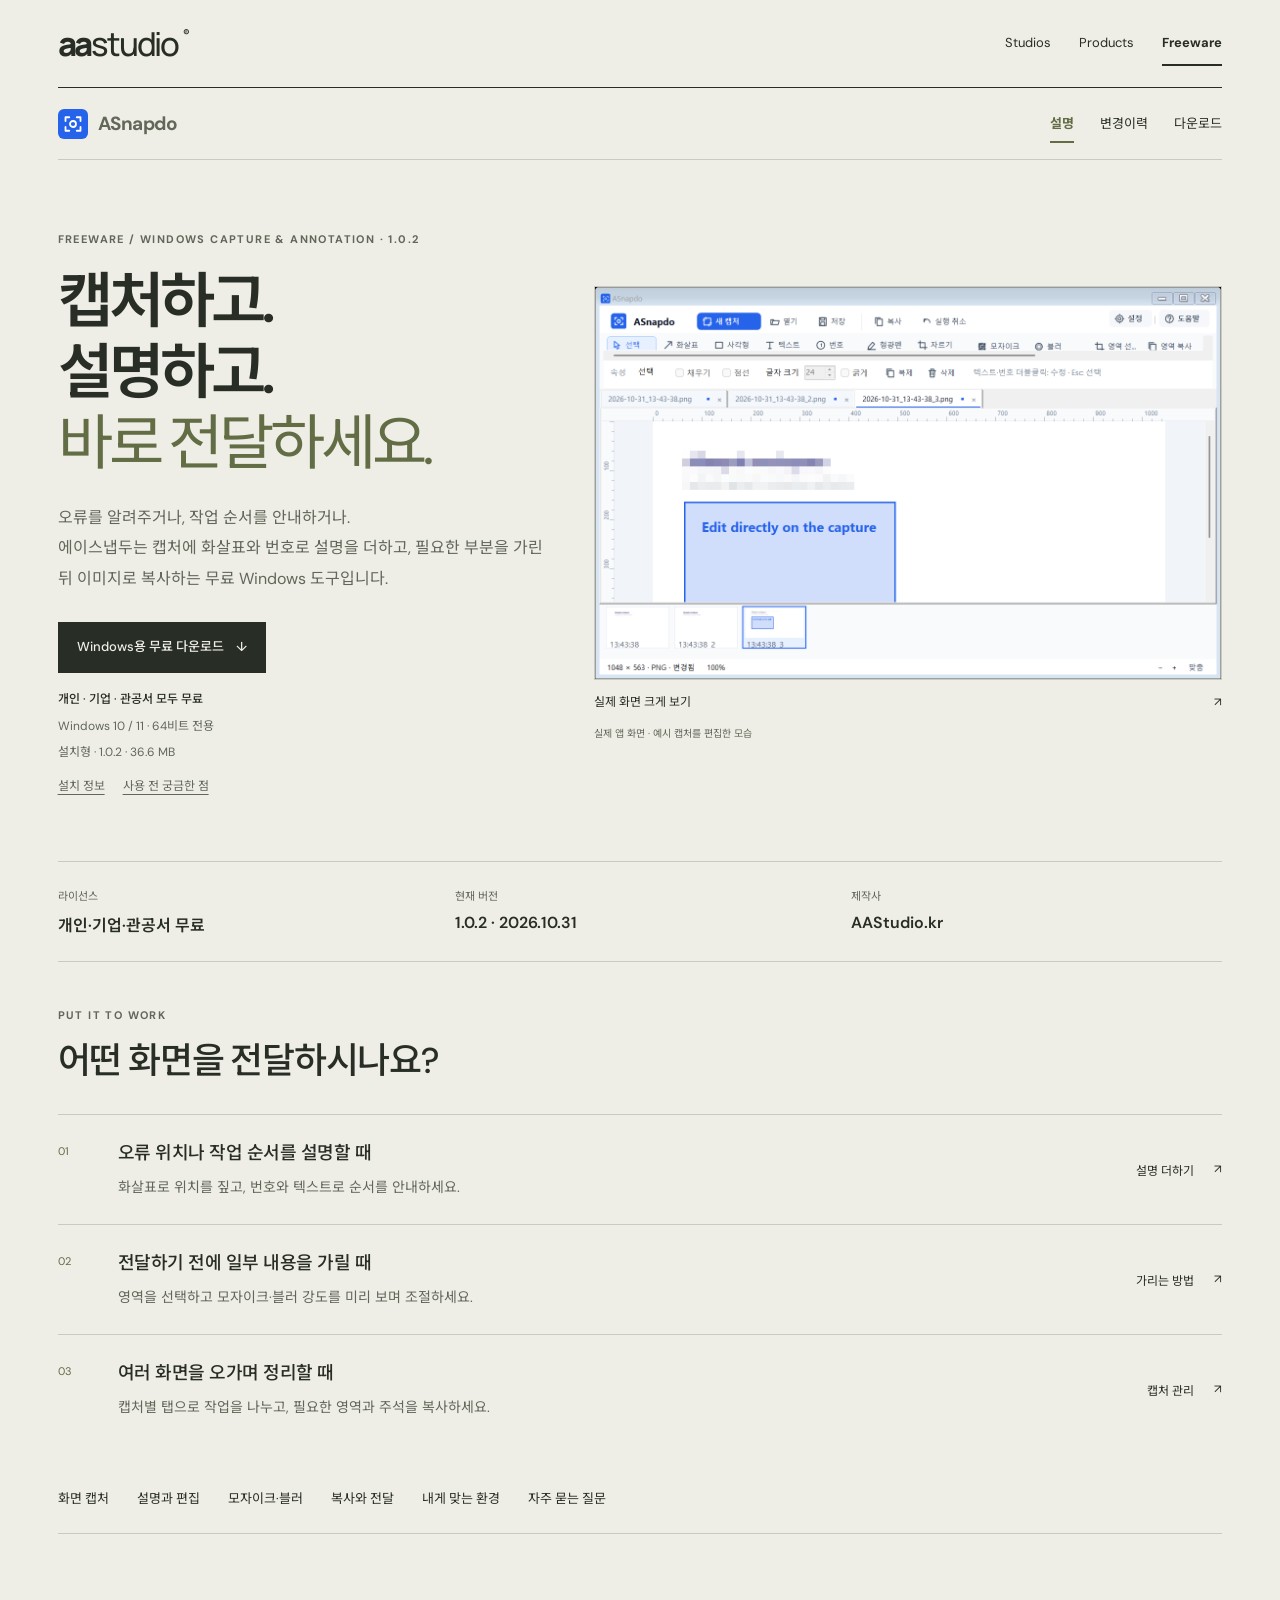
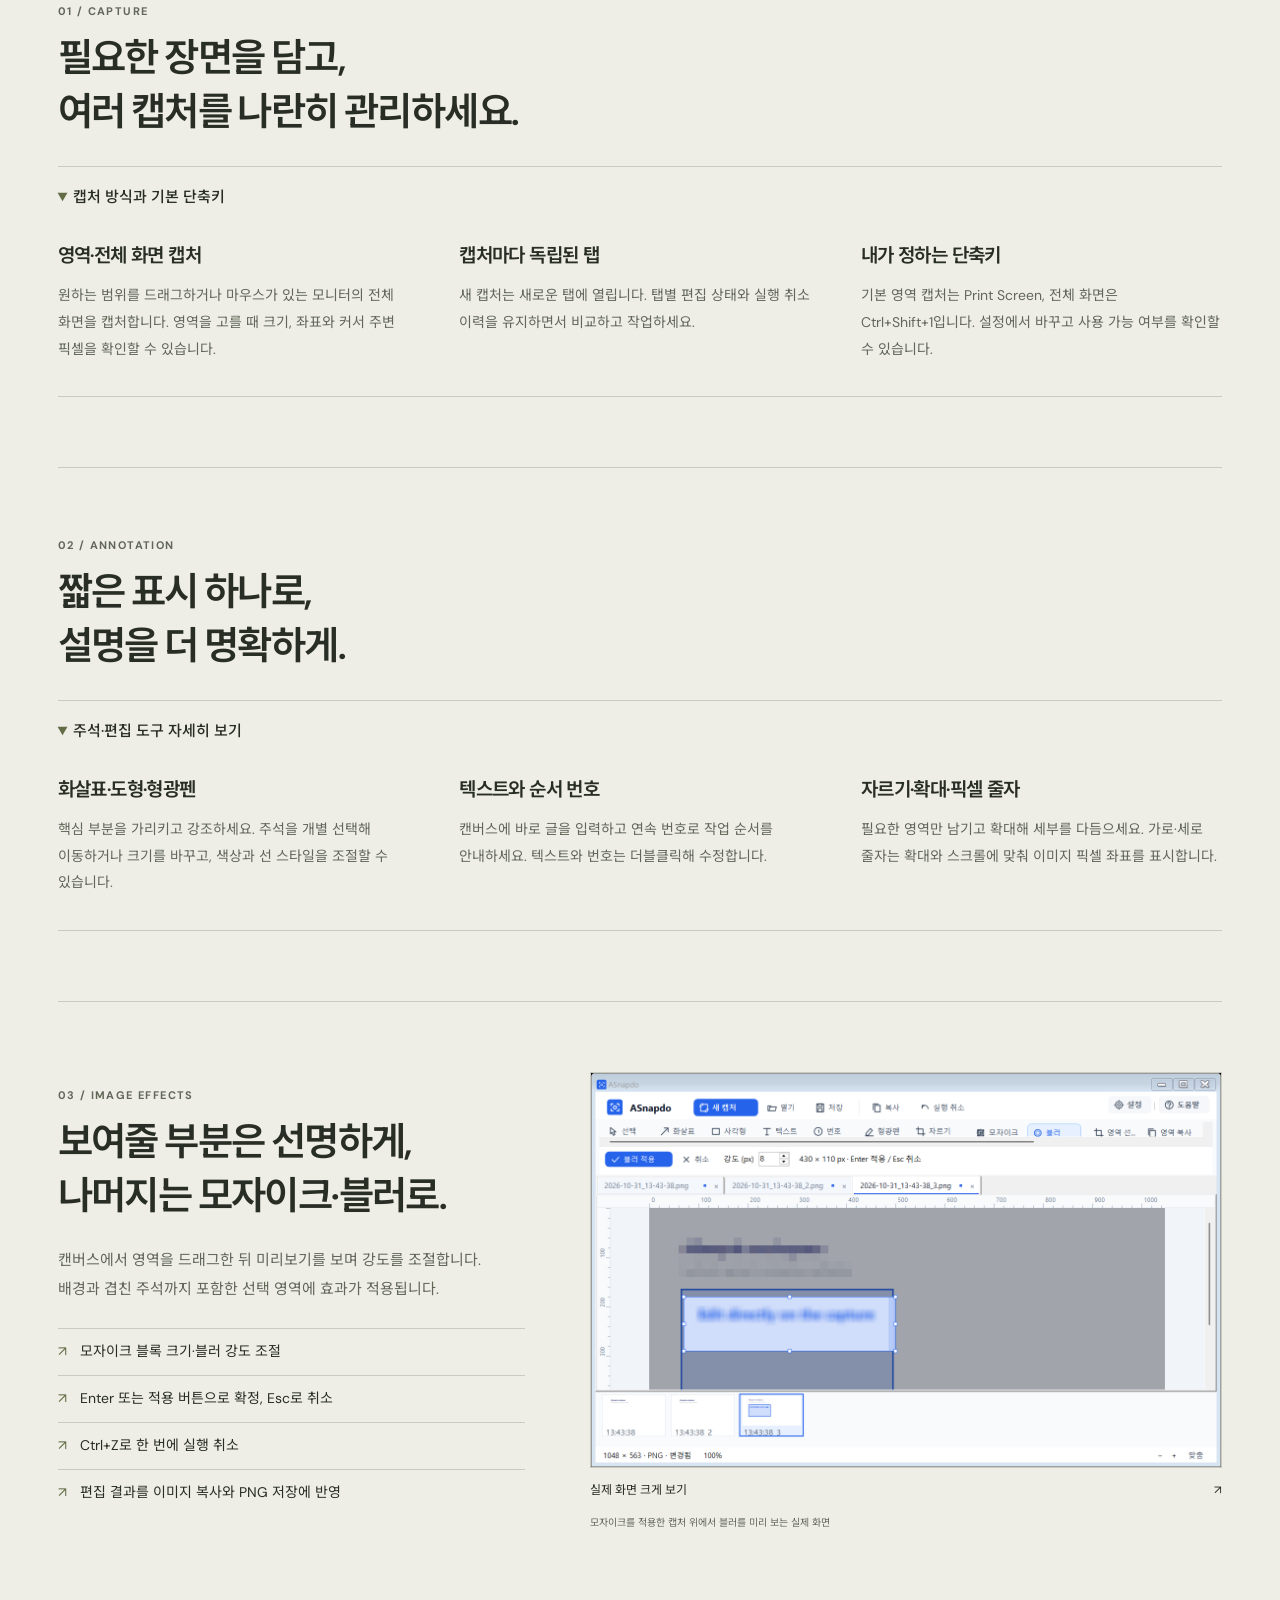
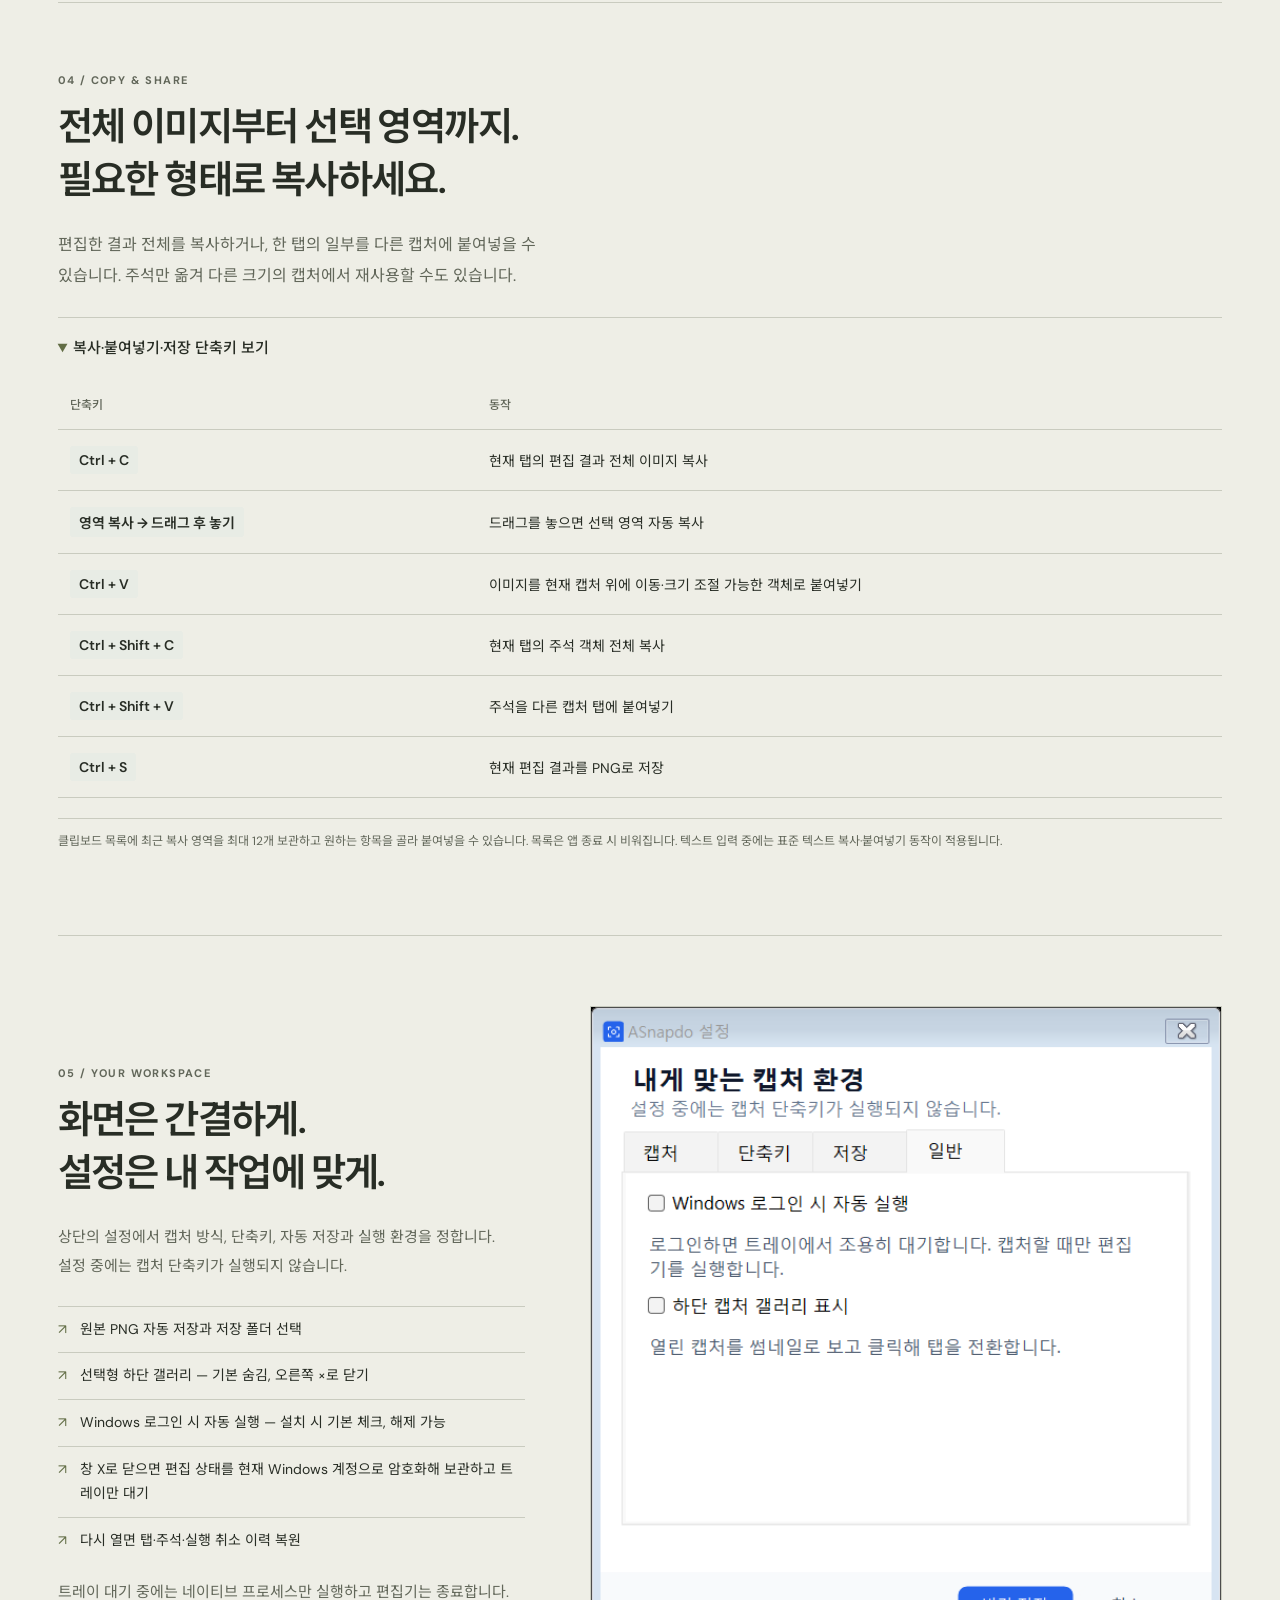
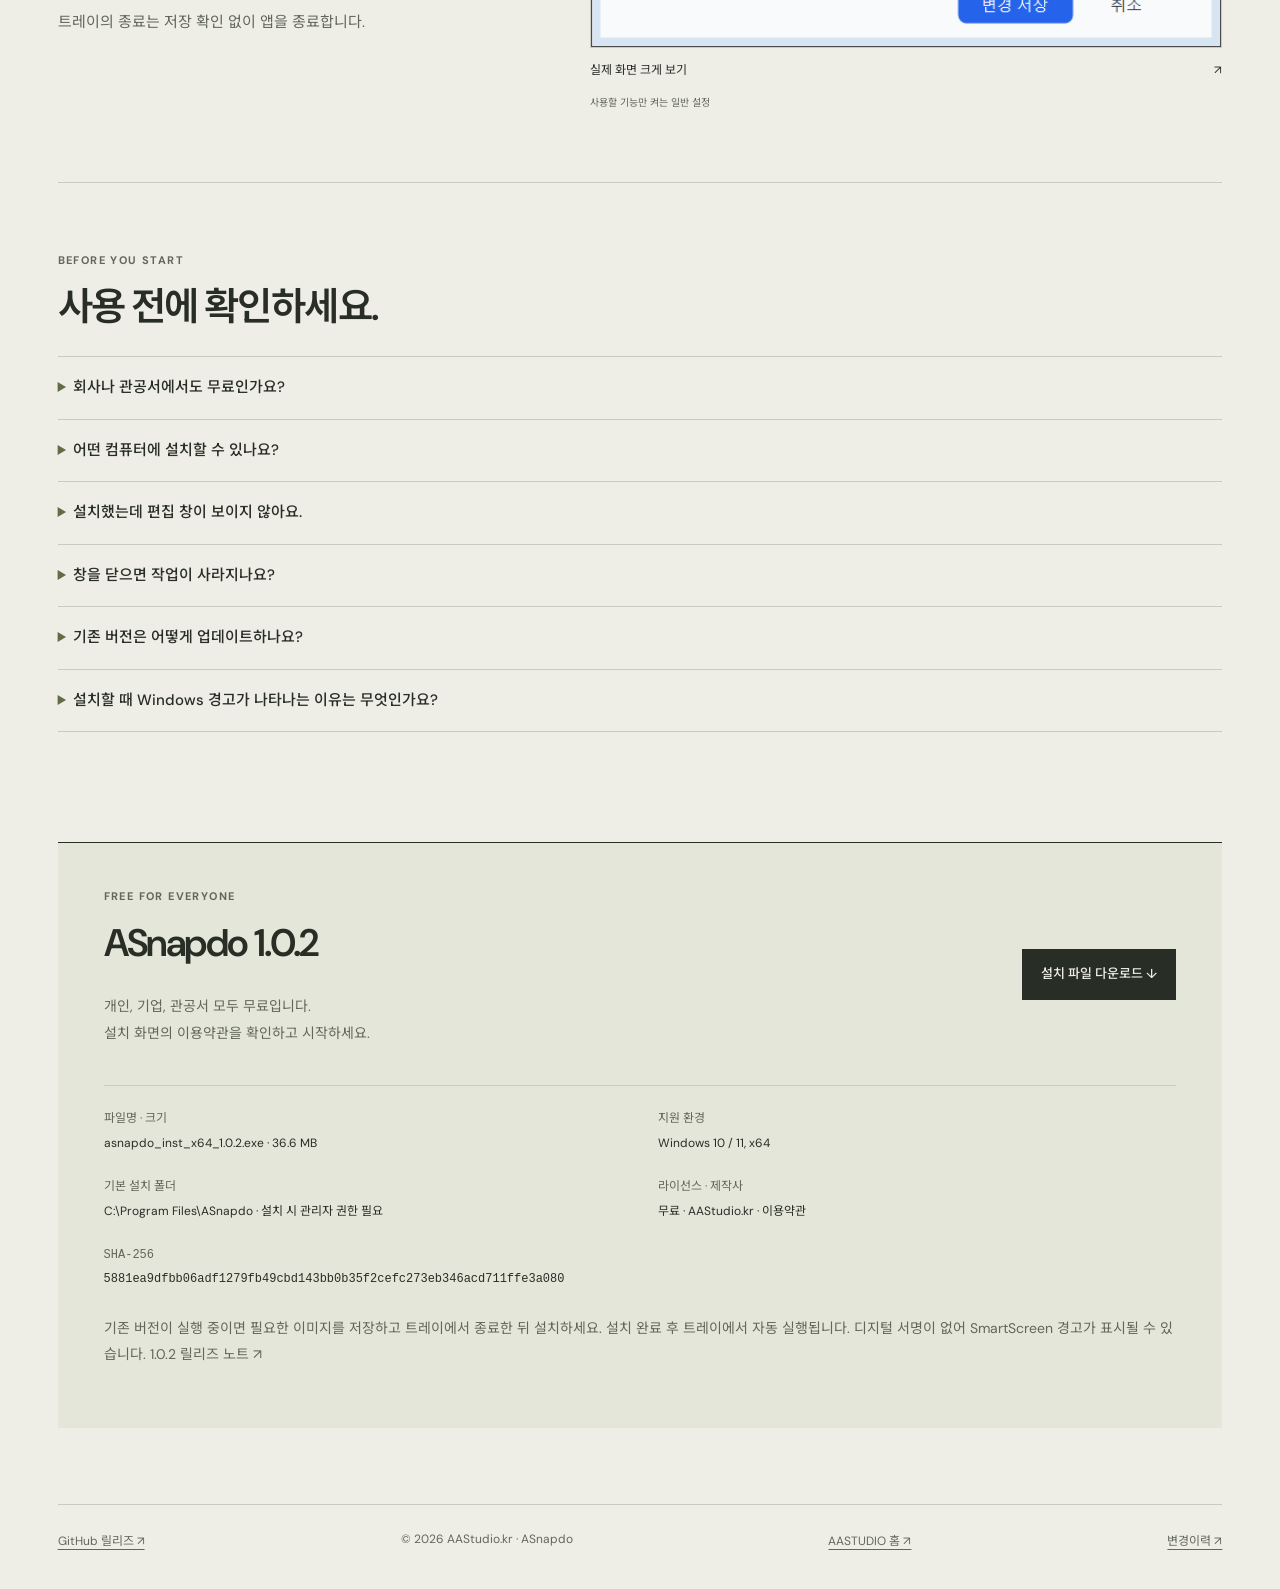
==== commit 889773ed: "Expand ASnapdo feature details by default" ====
--- a/asnapdo/index.html
+++ b/asnapdo/index.html
@@ -22,10 +22,10 @@
       </div>
     </section>
     <nav class="feature-menu" aria-label="기능 바로가기"><a href="#capture">화면 캡처</a><a href="#annotation">설명과 편집</a><a href="#effects">모자이크·블러</a><a href="#clipboard">복사와 전달</a><a href="#preferences">내게 맞는 환경</a><a href="#faq">자주 묻는 질문</a></nav>
-    <section id="capture" class="feature-section"><div class="product-kicker">01 / CAPTURE</div><h2>필요한 장면을 담고,<br>여러 캡처를 나란히 관리하세요.</h2><details class="feature-details"><summary>캡처 방식과 기본 단축키</summary><div class="feature-text-grid"><div><h3>영역·전체 화면 캡처</h3><p>원하는 범위를 드래그하거나 마우스가 있는 모니터의 전체 화면을 캡처합니다. 영역을 고를 때 크기, 좌표와 커서 주변 픽셀을 확인할 수 있습니다.</p></div><div><h3>캡처마다 독립된 탭</h3><p>새 캡처는 새로운 탭에 열립니다. 탭별 편집 상태와 실행 취소 이력을 유지하면서 비교하고 작업하세요.</p></div><div><h3>내가 정하는 단축키</h3><p>기본 영역 캡처는 Print Screen, 전체 화면은 Ctrl+Shift+1입니다. 설정에서 바꾸고 사용 가능 여부를 확인할 수 있습니다.</p></div></div></details></section>
-    <section id="annotation" class="feature-section"><div class="product-kicker">02 / ANNOTATION</div><h2>짧은 표시 하나로,<br>설명을 더 명확하게.</h2><details class="feature-details"><summary>주석·편집 도구 자세히 보기</summary><div class="feature-text-grid"><div><h3>화살표·도형·형광펜</h3><p>핵심 부분을 가리키고 강조하세요. 주석을 개별 선택해 이동하거나 크기를 바꾸고, 색상과 선 스타일을 조절할 수 있습니다.</p></div><div><h3>텍스트와 순서 번호</h3><p>캔버스에 바로 글을 입력하고 연속 번호로 작업 순서를 안내하세요. 텍스트와 번호는 더블클릭해 수정합니다.</p></div><div><h3>자르기·확대·픽셀 줄자</h3><p>필요한 영역만 남기고 확대해 세부를 다듬으세요. 가로·세로 줄자는 확대와 스크롤에 맞춰 이미지 픽셀 좌표를 표시합니다.</p></div></div></details></section>
+    <section id="capture" class="feature-section"><div class="product-kicker">01 / CAPTURE</div><h2>필요한 장면을 담고,<br>여러 캡처를 나란히 관리하세요.</h2><details class="feature-details" open><summary>캡처 방식과 기본 단축키</summary><div class="feature-text-grid"><div><h3>영역·전체 화면 캡처</h3><p>원하는 범위를 드래그하거나 마우스가 있는 모니터의 전체 화면을 캡처합니다. 영역을 고를 때 크기, 좌표와 커서 주변 픽셀을 확인할 수 있습니다.</p></div><div><h3>캡처마다 독립된 탭</h3><p>새 캡처는 새로운 탭에 열립니다. 탭별 편집 상태와 실행 취소 이력을 유지하면서 비교하고 작업하세요.</p></div><div><h3>내가 정하는 단축키</h3><p>기본 영역 캡처는 Print Screen, 전체 화면은 Ctrl+Shift+1입니다. 설정에서 바꾸고 사용 가능 여부를 확인할 수 있습니다.</p></div></div></details></section>
+    <section id="annotation" class="feature-section"><div class="product-kicker">02 / ANNOTATION</div><h2>짧은 표시 하나로,<br>설명을 더 명확하게.</h2><details class="feature-details" open><summary>주석·편집 도구 자세히 보기</summary><div class="feature-text-grid"><div><h3>화살표·도형·형광펜</h3><p>핵심 부분을 가리키고 강조하세요. 주석을 개별 선택해 이동하거나 크기를 바꾸고, 색상과 선 스타일을 조절할 수 있습니다.</p></div><div><h3>텍스트와 순서 번호</h3><p>캔버스에 바로 글을 입력하고 연속 번호로 작업 순서를 안내하세요. 텍스트와 번호는 더블클릭해 수정합니다.</p></div><div><h3>자르기·확대·픽셀 줄자</h3><p>필요한 영역만 남기고 확대해 세부를 다듬으세요. 가로·세로 줄자는 확대와 스크롤에 맞춰 이미지 픽셀 좌표를 표시합니다.</p></div></div></details></section>
     <section id="effects" class="feature-section feature-columns"><div class="feature-copy"><div class="product-kicker">03 / IMAGE EFFECTS</div><h2>보여줄 부분은 선명하게,<br>나머지는 모자이크·블러로.</h2><p>캔버스에서 영역을 드래그한 뒤 미리보기를 보며 강도를 조절합니다. 배경과 겹친 주석까지 포함한 선택 영역에 효과가 적용됩니다.</p><ul class="feature-list"><li>모자이크 블록 크기·블러 강도 조절</li><li>Enter 또는 적용 버튼으로 확정, Esc로 취소</li><li>Ctrl+Z로 한 번에 실행 취소</li><li>편집 결과를 이미지 복사와 PNG 저장에 반영</li></ul></div><figure class="product-shot"><a class="shot-preview" href="assets/asnapdo-blur-preview.png" data-screenshot><img src="assets/asnapdo-blur-preview.png" alt="영역을 선택하고 강도 8로 블러 효과를 미리 보는 ASnapdo 실제 화면" width="1280" height="800" loading="lazy"><span class="shot-zoom">실제 화면 크게 보기 <span aria-hidden="true">↗</span></span></a><figcaption>모자이크를 적용한 캡처 위에서 블러를 미리 보는 실제 화면</figcaption></figure></section>
-    <section id="clipboard" class="feature-section"><div class="product-kicker">04 / COPY & SHARE</div><h2>전체 이미지부터 선택 영역까지.<br>필요한 형태로 복사하세요.</h2><p class="product-lead">편집한 결과 전체를 복사하거나, 한 탭의 일부를 다른 캡처에 붙여넣을 수 있습니다. 주석만 옮겨 다른 크기의 캡처에서 재사용할 수도 있습니다.</p><details class="feature-details"><summary>복사·붙여넣기·저장 단축키 보기</summary><table class="key-table"><thead><tr><th scope="col">단축키</th><th scope="col">동작</th></tr></thead><tbody><tr><td><kbd>Ctrl + C</kbd></td><td>현재 탭의 편집 결과 전체 이미지 복사</td></tr><tr><td><kbd>영역 복사 → 드래그 후 놓기</kbd></td><td>드래그를 놓으면 선택 영역 자동 복사</td></tr><tr><td><kbd>Ctrl + V</kbd></td><td>이미지를 현재 캡처 위에 이동·크기 조절 가능한 객체로 붙여넣기</td></tr><tr><td><kbd>Ctrl + Shift + C</kbd></td><td>현재 탭의 주석 객체 전체 복사</td></tr><tr><td><kbd>Ctrl + Shift + V</kbd></td><td>주석을 다른 캡처 탭에 붙여넣기</td></tr><tr><td><kbd>Ctrl + S</kbd></td><td>현재 편집 결과를 PNG로 저장</td></tr></tbody></table></details><p class="product-caption">클립보드 목록에 최근 복사 영역을 최대 12개 보관하고 원하는 항목을 골라 붙여넣을 수 있습니다. 목록은 앱 종료 시 비워집니다. 텍스트 입력 중에는 표준 텍스트 복사·붙여넣기 동작이 적용됩니다.</p></section>
+    <section id="clipboard" class="feature-section"><div class="product-kicker">04 / COPY & SHARE</div><h2>전체 이미지부터 선택 영역까지.<br>필요한 형태로 복사하세요.</h2><p class="product-lead">편집한 결과 전체를 복사하거나, 한 탭의 일부를 다른 캡처에 붙여넣을 수 있습니다. 주석만 옮겨 다른 크기의 캡처에서 재사용할 수도 있습니다.</p><details class="feature-details" open><summary>복사·붙여넣기·저장 단축키 보기</summary><table class="key-table"><thead><tr><th scope="col">단축키</th><th scope="col">동작</th></tr></thead><tbody><tr><td><kbd>Ctrl + C</kbd></td><td>현재 탭의 편집 결과 전체 이미지 복사</td></tr><tr><td><kbd>영역 복사 → 드래그 후 놓기</kbd></td><td>드래그를 놓으면 선택 영역 자동 복사</td></tr><tr><td><kbd>Ctrl + V</kbd></td><td>이미지를 현재 캡처 위에 이동·크기 조절 가능한 객체로 붙여넣기</td></tr><tr><td><kbd>Ctrl + Shift + C</kbd></td><td>현재 탭의 주석 객체 전체 복사</td></tr><tr><td><kbd>Ctrl + Shift + V</kbd></td><td>주석을 다른 캡처 탭에 붙여넣기</td></tr><tr><td><kbd>Ctrl + S</kbd></td><td>현재 편집 결과를 PNG로 저장</td></tr></tbody></table></details><p class="product-caption">클립보드 목록에 최근 복사 영역을 최대 12개 보관하고 원하는 항목을 골라 붙여넣을 수 있습니다. 목록은 앱 종료 시 비워집니다. 텍스트 입력 중에는 표준 텍스트 복사·붙여넣기 동작이 적용됩니다.</p></section>
     <section id="preferences" class="feature-section feature-columns"><div class="feature-copy"><div class="product-kicker">05 / YOUR WORKSPACE</div><h2>화면은 간결하게.<br>설정은 내 작업에 맞게.</h2><p>상단의 설정에서 캡처 방식, 단축키, 자동 저장과 실행 환경을 정합니다. 설정 중에는 캡처 단축키가 실행되지 않습니다.</p><ul class="feature-list"><li>원본 PNG 자동 저장과 저장 폴더 선택</li><li>선택형 하단 갤러리 — 기본 숨김, 오른쪽 ×로 닫기</li><li>Windows 로그인 시 자동 실행 — 설치 시 기본 체크, 해제 가능</li><li>창 X로 닫으면 편집 상태를 현재 Windows 계정으로 암호화해 보관하고 트레이만 대기</li><li>다시 열면 탭·주석·실행 취소 이력 복원</li></ul><p class="product-caption">트레이 대기 중에는 네이티브 프로세스만 실행하고 편집기는 종료합니다. 트레이의 종료는 저장 확인 없이 앱을 종료합니다.</p></div><figure class="product-shot"><a class="shot-preview" href="assets/asnapdo-settings-3.png" data-screenshot><img src="assets/asnapdo-settings-3.png" alt="자동 실행과 하단 캡처 갤러리 표시를 선택하는 ASnapdo 일반 설정 화면" width="598" height="607" loading="lazy"><span class="shot-zoom">실제 화면 크게 보기 <span aria-hidden="true">↗</span></span></a><figcaption>사용할 기능만 켜는 일반 설정</figcaption></figure></section>
     <section id="faq" class="feature-section product-faq" aria-labelledby="faq-title">
       <div class="product-kicker">BEFORE YOU START</div><h2 id="faq-title">사용 전에 확인하세요.</h2>
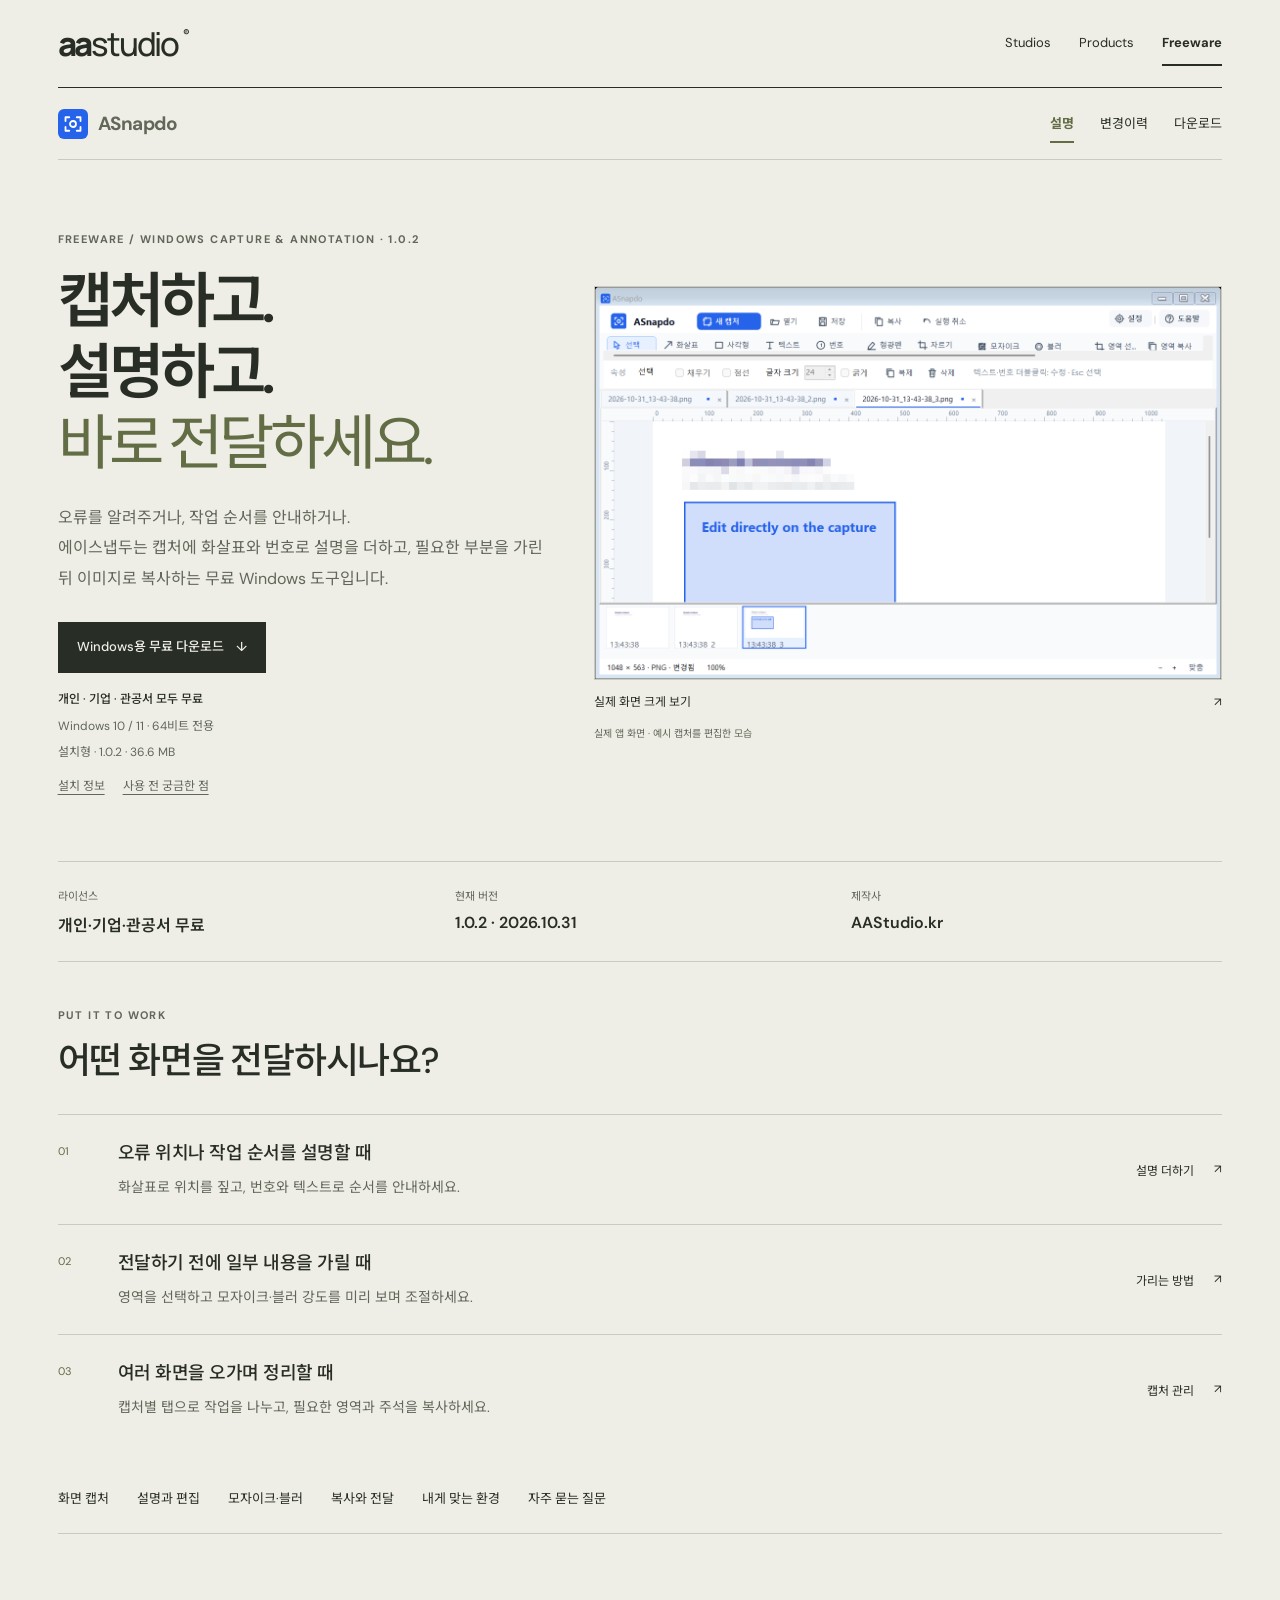
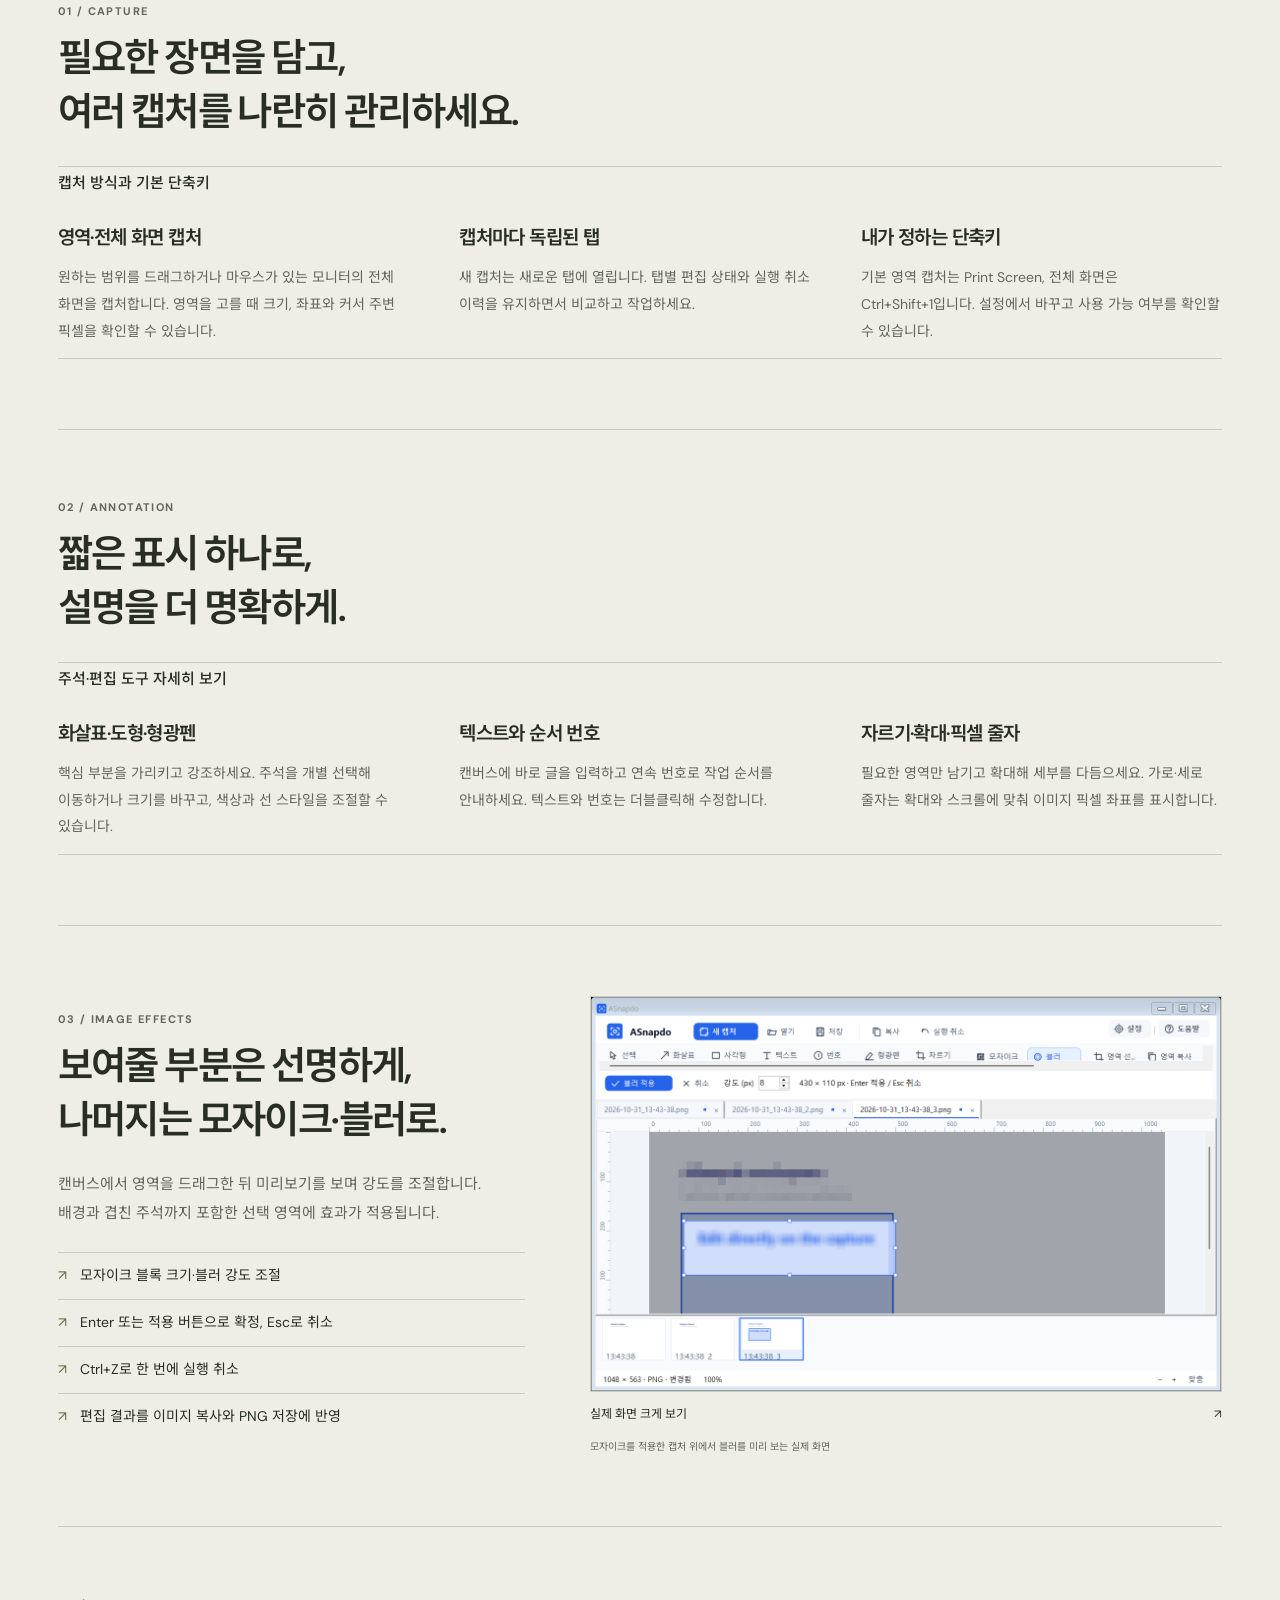
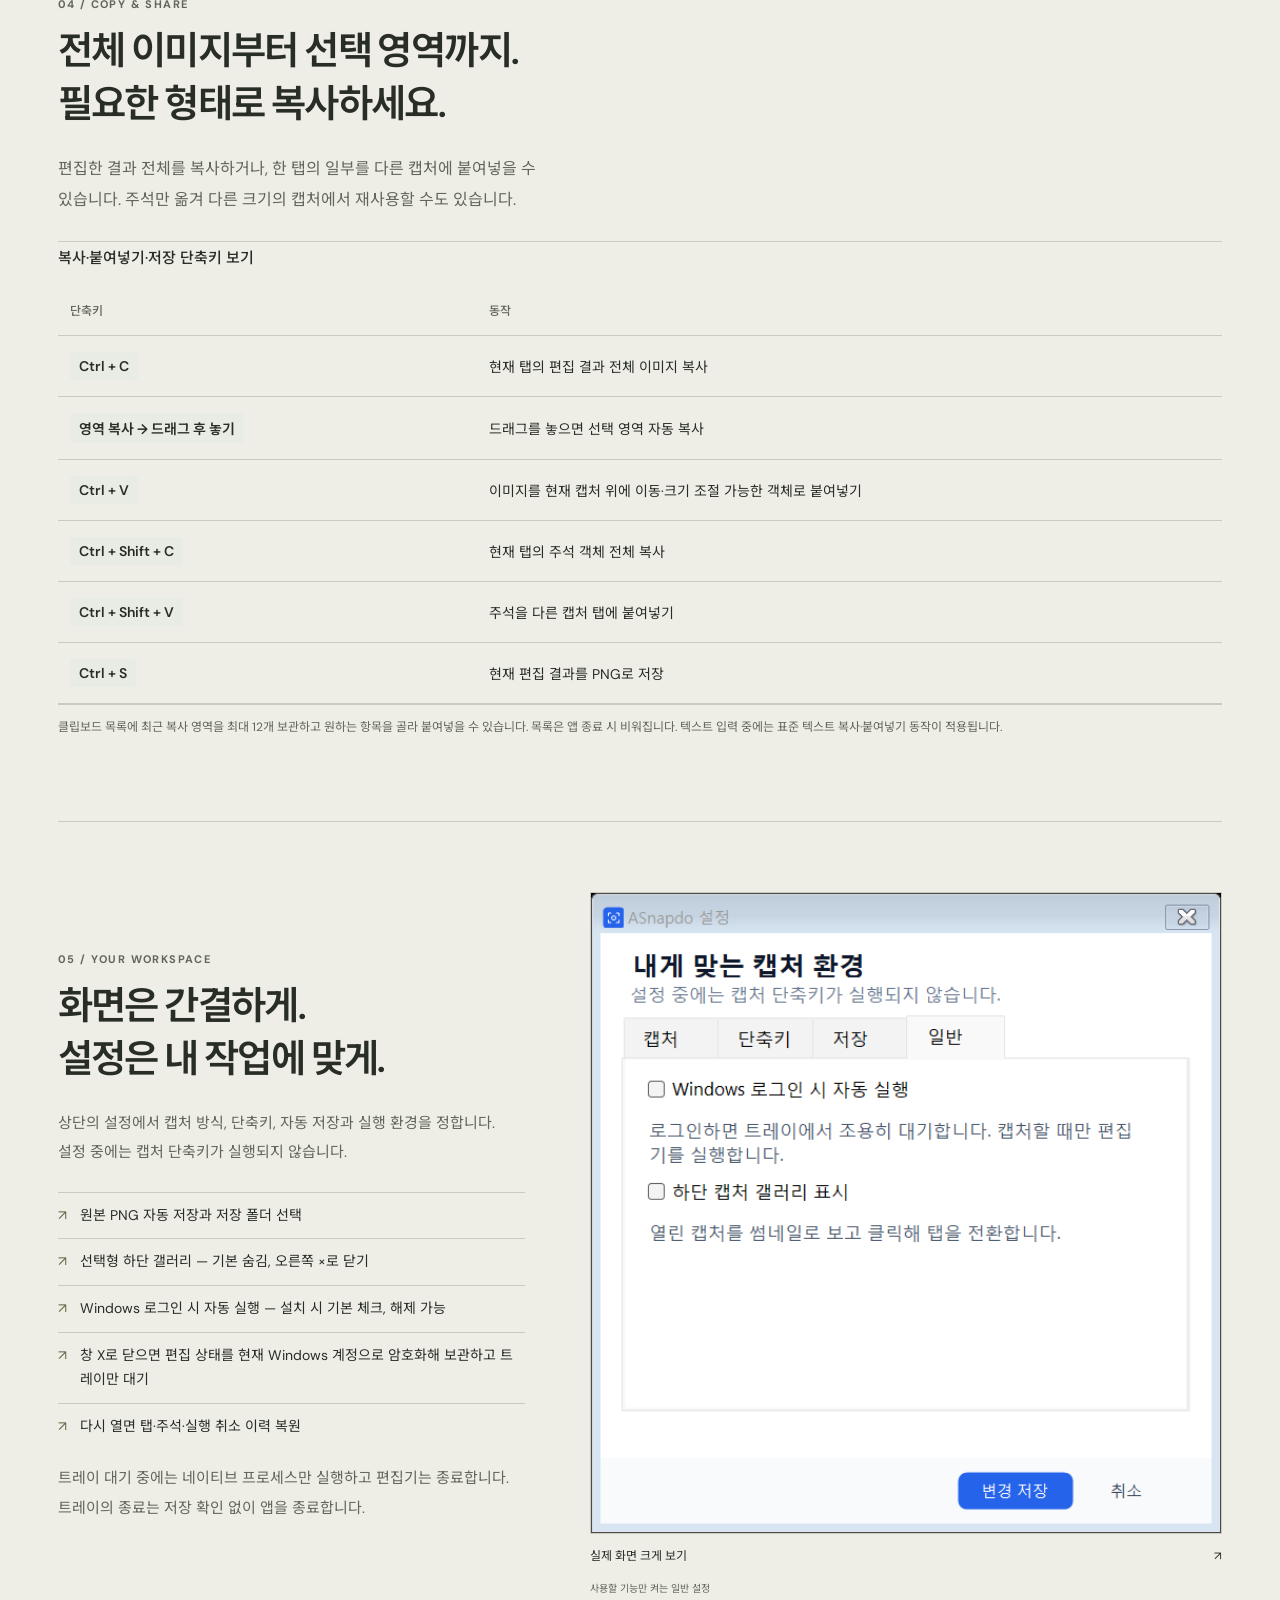
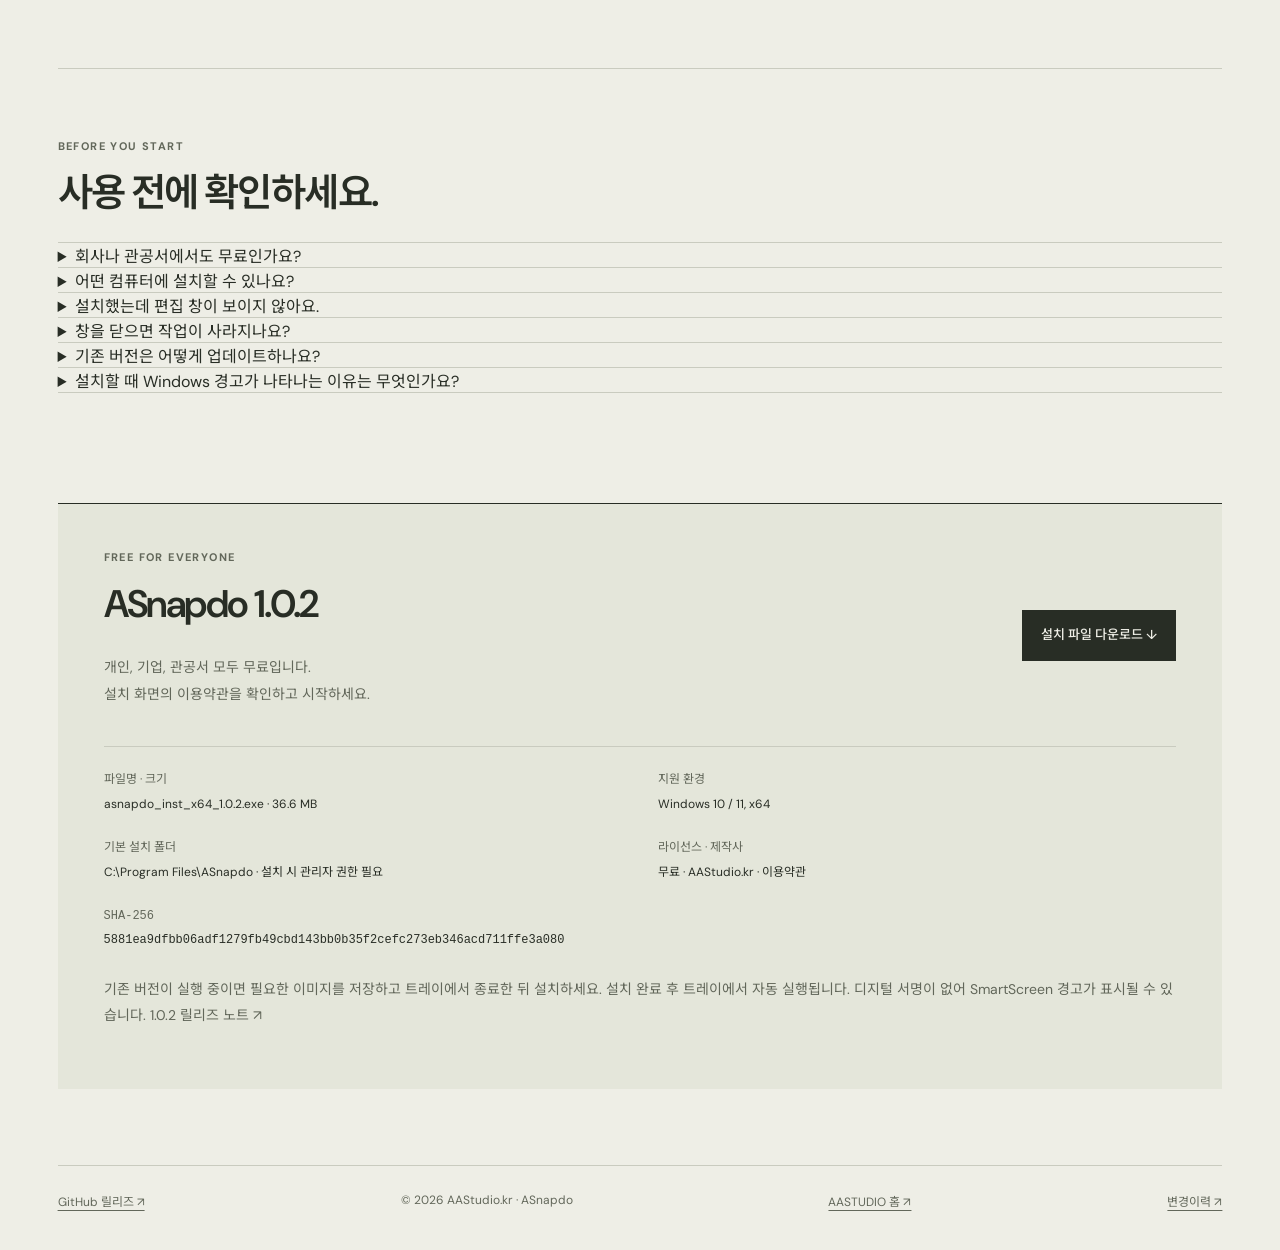
==== commit 6ca7d8f1: "Show ASnapdo feature details without disclosure menus" ====
--- a/asnapdo/index.html
+++ b/asnapdo/index.html
@@ -22,10 +22,10 @@
       </div>
     </section>
     <nav class="feature-menu" aria-label="기능 바로가기"><a href="#capture">화면 캡처</a><a href="#annotation">설명과 편집</a><a href="#effects">모자이크·블러</a><a href="#clipboard">복사와 전달</a><a href="#preferences">내게 맞는 환경</a><a href="#faq">자주 묻는 질문</a></nav>
-    <section id="capture" class="feature-section"><div class="product-kicker">01 / CAPTURE</div><h2>필요한 장면을 담고,<br>여러 캡처를 나란히 관리하세요.</h2><details class="feature-details" open><summary>캡처 방식과 기본 단축키</summary><div class="feature-text-grid"><div><h3>영역·전체 화면 캡처</h3><p>원하는 범위를 드래그하거나 마우스가 있는 모니터의 전체 화면을 캡처합니다. 영역을 고를 때 크기, 좌표와 커서 주변 픽셀을 확인할 수 있습니다.</p></div><div><h3>캡처마다 독립된 탭</h3><p>새 캡처는 새로운 탭에 열립니다. 탭별 편집 상태와 실행 취소 이력을 유지하면서 비교하고 작업하세요.</p></div><div><h3>내가 정하는 단축키</h3><p>기본 영역 캡처는 Print Screen, 전체 화면은 Ctrl+Shift+1입니다. 설정에서 바꾸고 사용 가능 여부를 확인할 수 있습니다.</p></div></div></details></section>
-    <section id="annotation" class="feature-section"><div class="product-kicker">02 / ANNOTATION</div><h2>짧은 표시 하나로,<br>설명을 더 명확하게.</h2><details class="feature-details" open><summary>주석·편집 도구 자세히 보기</summary><div class="feature-text-grid"><div><h3>화살표·도형·형광펜</h3><p>핵심 부분을 가리키고 강조하세요. 주석을 개별 선택해 이동하거나 크기를 바꾸고, 색상과 선 스타일을 조절할 수 있습니다.</p></div><div><h3>텍스트와 순서 번호</h3><p>캔버스에 바로 글을 입력하고 연속 번호로 작업 순서를 안내하세요. 텍스트와 번호는 더블클릭해 수정합니다.</p></div><div><h3>자르기·확대·픽셀 줄자</h3><p>필요한 영역만 남기고 확대해 세부를 다듬으세요. 가로·세로 줄자는 확대와 스크롤에 맞춰 이미지 픽셀 좌표를 표시합니다.</p></div></div></details></section>
+    <section id="capture" class="feature-section"><div class="product-kicker">01 / CAPTURE</div><h2>필요한 장면을 담고,<br>여러 캡처를 나란히 관리하세요.</h2><div class="feature-details"><h3 class="feature-detail-title">캡처 방식과 기본 단축키</h3><div class="feature-text-grid"><div><h3>영역·전체 화면 캡처</h3><p>원하는 범위를 드래그하거나 마우스가 있는 모니터의 전체 화면을 캡처합니다. 영역을 고를 때 크기, 좌표와 커서 주변 픽셀을 확인할 수 있습니다.</p></div><div><h3>캡처마다 독립된 탭</h3><p>새 캡처는 새로운 탭에 열립니다. 탭별 편집 상태와 실행 취소 이력을 유지하면서 비교하고 작업하세요.</p></div><div><h3>내가 정하는 단축키</h3><p>기본 영역 캡처는 Print Screen, 전체 화면은 Ctrl+Shift+1입니다. 설정에서 바꾸고 사용 가능 여부를 확인할 수 있습니다.</p></div></div></div></section>
+    <section id="annotation" class="feature-section"><div class="product-kicker">02 / ANNOTATION</div><h2>짧은 표시 하나로,<br>설명을 더 명확하게.</h2><div class="feature-details"><h3 class="feature-detail-title">주석·편집 도구 자세히 보기</h3><div class="feature-text-grid"><div><h3>화살표·도형·형광펜</h3><p>핵심 부분을 가리키고 강조하세요. 주석을 개별 선택해 이동하거나 크기를 바꾸고, 색상과 선 스타일을 조절할 수 있습니다.</p></div><div><h3>텍스트와 순서 번호</h3><p>캔버스에 바로 글을 입력하고 연속 번호로 작업 순서를 안내하세요. 텍스트와 번호는 더블클릭해 수정합니다.</p></div><div><h3>자르기·확대·픽셀 줄자</h3><p>필요한 영역만 남기고 확대해 세부를 다듬으세요. 가로·세로 줄자는 확대와 스크롤에 맞춰 이미지 픽셀 좌표를 표시합니다.</p></div></div></div></section>
     <section id="effects" class="feature-section feature-columns"><div class="feature-copy"><div class="product-kicker">03 / IMAGE EFFECTS</div><h2>보여줄 부분은 선명하게,<br>나머지는 모자이크·블러로.</h2><p>캔버스에서 영역을 드래그한 뒤 미리보기를 보며 강도를 조절합니다. 배경과 겹친 주석까지 포함한 선택 영역에 효과가 적용됩니다.</p><ul class="feature-list"><li>모자이크 블록 크기·블러 강도 조절</li><li>Enter 또는 적용 버튼으로 확정, Esc로 취소</li><li>Ctrl+Z로 한 번에 실행 취소</li><li>편집 결과를 이미지 복사와 PNG 저장에 반영</li></ul></div><figure class="product-shot"><a class="shot-preview" href="assets/asnapdo-blur-preview.png" data-screenshot><img src="assets/asnapdo-blur-preview.png" alt="영역을 선택하고 강도 8로 블러 효과를 미리 보는 ASnapdo 실제 화면" width="1280" height="800" loading="lazy"><span class="shot-zoom">실제 화면 크게 보기 <span aria-hidden="true">↗</span></span></a><figcaption>모자이크를 적용한 캡처 위에서 블러를 미리 보는 실제 화면</figcaption></figure></section>
-    <section id="clipboard" class="feature-section"><div class="product-kicker">04 / COPY & SHARE</div><h2>전체 이미지부터 선택 영역까지.<br>필요한 형태로 복사하세요.</h2><p class="product-lead">편집한 결과 전체를 복사하거나, 한 탭의 일부를 다른 캡처에 붙여넣을 수 있습니다. 주석만 옮겨 다른 크기의 캡처에서 재사용할 수도 있습니다.</p><details class="feature-details" open><summary>복사·붙여넣기·저장 단축키 보기</summary><table class="key-table"><thead><tr><th scope="col">단축키</th><th scope="col">동작</th></tr></thead><tbody><tr><td><kbd>Ctrl + C</kbd></td><td>현재 탭의 편집 결과 전체 이미지 복사</td></tr><tr><td><kbd>영역 복사 → 드래그 후 놓기</kbd></td><td>드래그를 놓으면 선택 영역 자동 복사</td></tr><tr><td><kbd>Ctrl + V</kbd></td><td>이미지를 현재 캡처 위에 이동·크기 조절 가능한 객체로 붙여넣기</td></tr><tr><td><kbd>Ctrl + Shift + C</kbd></td><td>현재 탭의 주석 객체 전체 복사</td></tr><tr><td><kbd>Ctrl + Shift + V</kbd></td><td>주석을 다른 캡처 탭에 붙여넣기</td></tr><tr><td><kbd>Ctrl + S</kbd></td><td>현재 편집 결과를 PNG로 저장</td></tr></tbody></table></details><p class="product-caption">클립보드 목록에 최근 복사 영역을 최대 12개 보관하고 원하는 항목을 골라 붙여넣을 수 있습니다. 목록은 앱 종료 시 비워집니다. 텍스트 입력 중에는 표준 텍스트 복사·붙여넣기 동작이 적용됩니다.</p></section>
+    <section id="clipboard" class="feature-section"><div class="product-kicker">04 / COPY & SHARE</div><h2>전체 이미지부터 선택 영역까지.<br>필요한 형태로 복사하세요.</h2><p class="product-lead">편집한 결과 전체를 복사하거나, 한 탭의 일부를 다른 캡처에 붙여넣을 수 있습니다. 주석만 옮겨 다른 크기의 캡처에서 재사용할 수도 있습니다.</p><div class="feature-details"><h3 class="feature-detail-title">복사·붙여넣기·저장 단축키 보기</h3><table class="key-table"><thead><tr><th scope="col">단축키</th><th scope="col">동작</th></tr></thead><tbody><tr><td><kbd>Ctrl + C</kbd></td><td>현재 탭의 편집 결과 전체 이미지 복사</td></tr><tr><td><kbd>영역 복사 → 드래그 후 놓기</kbd></td><td>드래그를 놓으면 선택 영역 자동 복사</td></tr><tr><td><kbd>Ctrl + V</kbd></td><td>이미지를 현재 캡처 위에 이동·크기 조절 가능한 객체로 붙여넣기</td></tr><tr><td><kbd>Ctrl + Shift + C</kbd></td><td>현재 탭의 주석 객체 전체 복사</td></tr><tr><td><kbd>Ctrl + Shift + V</kbd></td><td>주석을 다른 캡처 탭에 붙여넣기</td></tr><tr><td><kbd>Ctrl + S</kbd></td><td>현재 편집 결과를 PNG로 저장</td></tr></tbody></table></div><p class="product-caption">클립보드 목록에 최근 복사 영역을 최대 12개 보관하고 원하는 항목을 골라 붙여넣을 수 있습니다. 목록은 앱 종료 시 비워집니다. 텍스트 입력 중에는 표준 텍스트 복사·붙여넣기 동작이 적용됩니다.</p></section>
     <section id="preferences" class="feature-section feature-columns"><div class="feature-copy"><div class="product-kicker">05 / YOUR WORKSPACE</div><h2>화면은 간결하게.<br>설정은 내 작업에 맞게.</h2><p>상단의 설정에서 캡처 방식, 단축키, 자동 저장과 실행 환경을 정합니다. 설정 중에는 캡처 단축키가 실행되지 않습니다.</p><ul class="feature-list"><li>원본 PNG 자동 저장과 저장 폴더 선택</li><li>선택형 하단 갤러리 — 기본 숨김, 오른쪽 ×로 닫기</li><li>Windows 로그인 시 자동 실행 — 설치 시 기본 체크, 해제 가능</li><li>창 X로 닫으면 편집 상태를 현재 Windows 계정으로 암호화해 보관하고 트레이만 대기</li><li>다시 열면 탭·주석·실행 취소 이력 복원</li></ul><p class="product-caption">트레이 대기 중에는 네이티브 프로세스만 실행하고 편집기는 종료합니다. 트레이의 종료는 저장 확인 없이 앱을 종료합니다.</p></div><figure class="product-shot"><a class="shot-preview" href="assets/asnapdo-settings-3.png" data-screenshot><img src="assets/asnapdo-settings-3.png" alt="자동 실행과 하단 캡처 갤러리 표시를 선택하는 ASnapdo 일반 설정 화면" width="598" height="607" loading="lazy"><span class="shot-zoom">실제 화면 크게 보기 <span aria-hidden="true">↗</span></span></a><figcaption>사용할 기능만 켜는 일반 설정</figcaption></figure></section>
     <section id="faq" class="feature-section product-faq" aria-labelledby="faq-title">
       <div class="product-kicker">BEFORE YOU START</div><h2 id="faq-title">사용 전에 확인하세요.</h2>
--- a/asnapdo/product.css
+++ b/asnapdo/product.css
@@ -14,10 +14,7 @@
 .case-action{display:flex;gap:20px;font-size:12px;white-space:nowrap}
 .use-case-list>a:hover h3,.use-case-list>a:hover .case-action{color:var(--product-accent)}
 .feature-details{margin-top:26px;border-top:1px solid var(--snap-line);border-bottom:1px solid var(--snap-line)}
-.feature-details summary,.product-faq summary{cursor:pointer;min-height:48px;padding:18px 26px 18px 0;font-size:15px;line-height:1.7;font-weight:500}
-.feature-details summary::marker,.product-faq summary::marker{color:var(--product-accent)}
-.feature-details summary:focus-visible,.product-faq summary:focus-visible{outline:2px solid var(--product-accent);outline-offset:4px}
-.feature-details[open]{padding-bottom:20px}
+.feature-detail-title{margin:0;padding:4px 0 14px;font-size:15px;line-height:1.7;font-weight:500}
 .feature-details .feature-text-grid{margin-top:12px}
 .feature-details .key-table{margin-top:0}
 .product-faq>details{border-top:1px solid var(--snap-line)}
@@ -46,7 +43,7 @@
   .use-case-list h3{font-size:16px}
   .use-case-list p{font-size:13px}
   .case-action{grid-column:2;justify-content:space-between;min-height:32px;align-items:center}
-  .feature-details summary,.product-faq summary{font-size:14px;padding-right:0}
+  .feature-detail-title,.product-faq summary{font-size:14px;padding-right:0}
   .product-faq details p{padding-right:0;font-size:13px}
   .image-preview{padding:14px}
 }
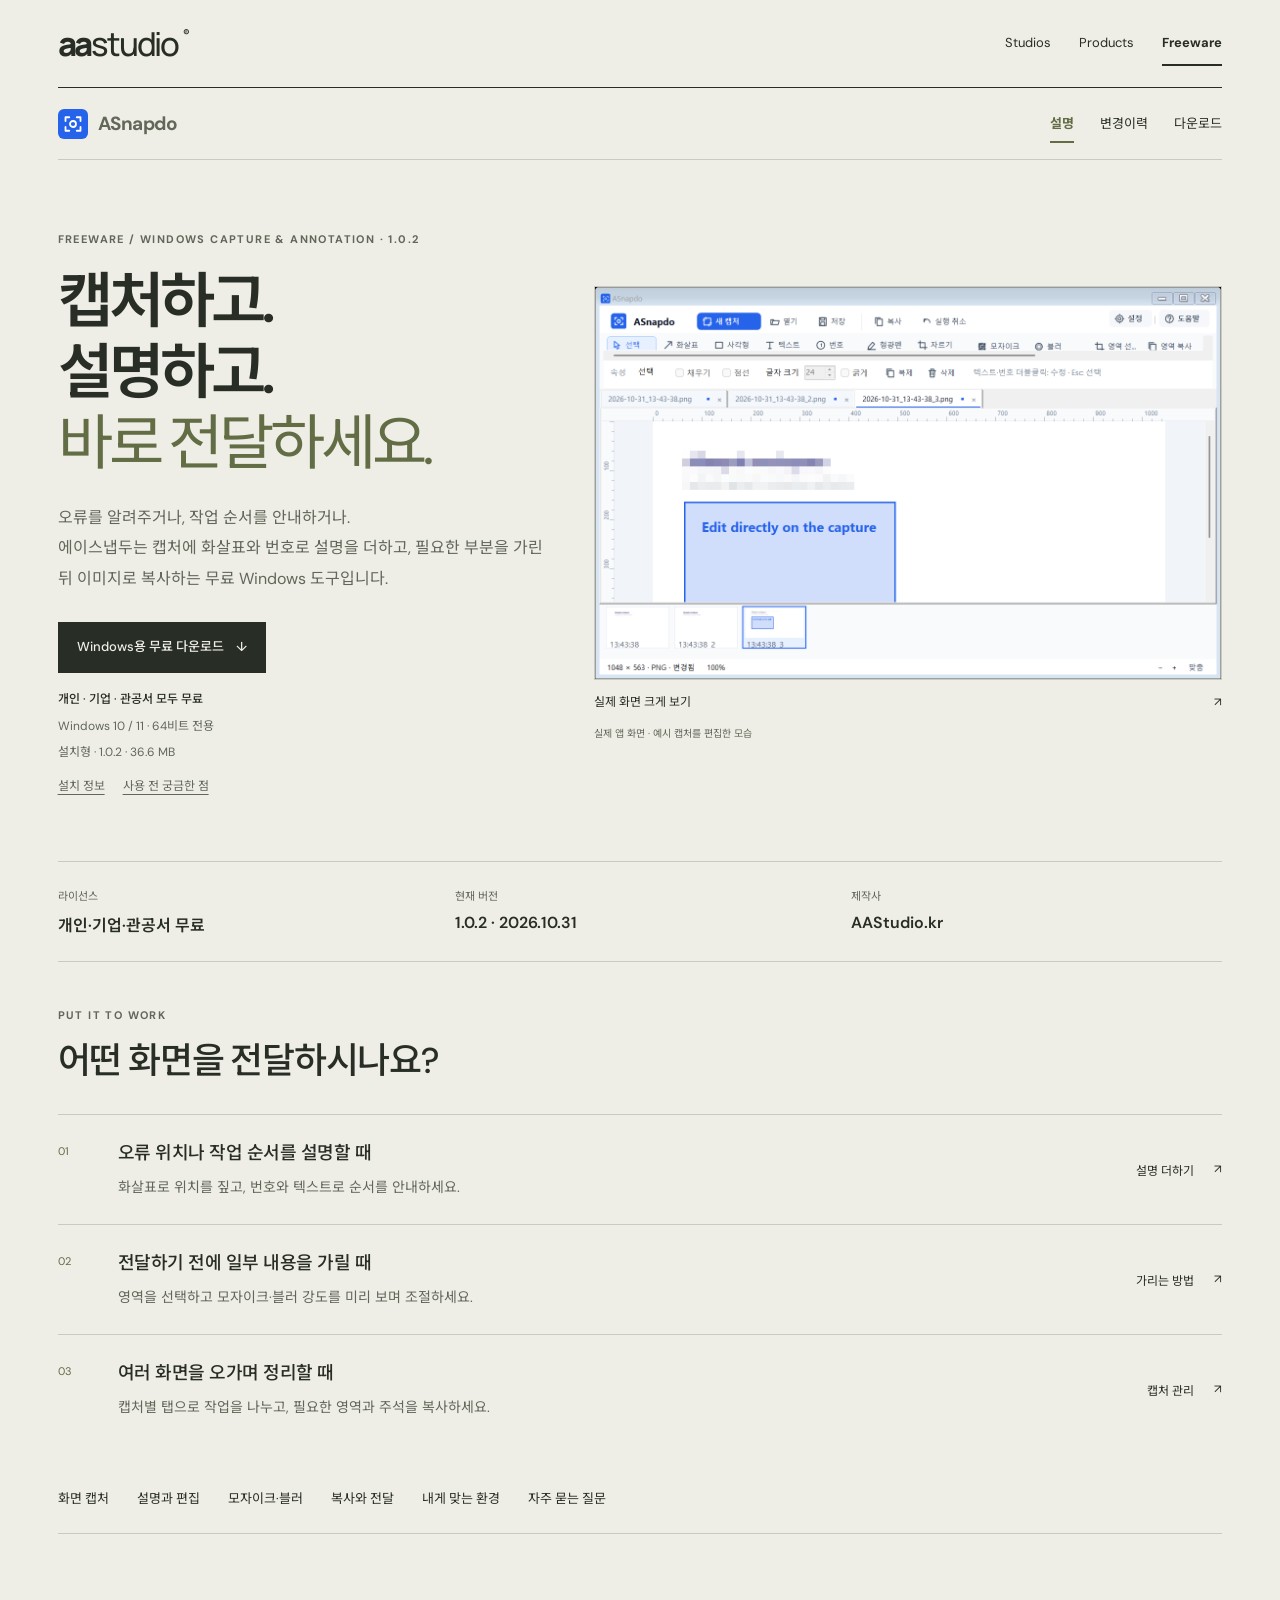
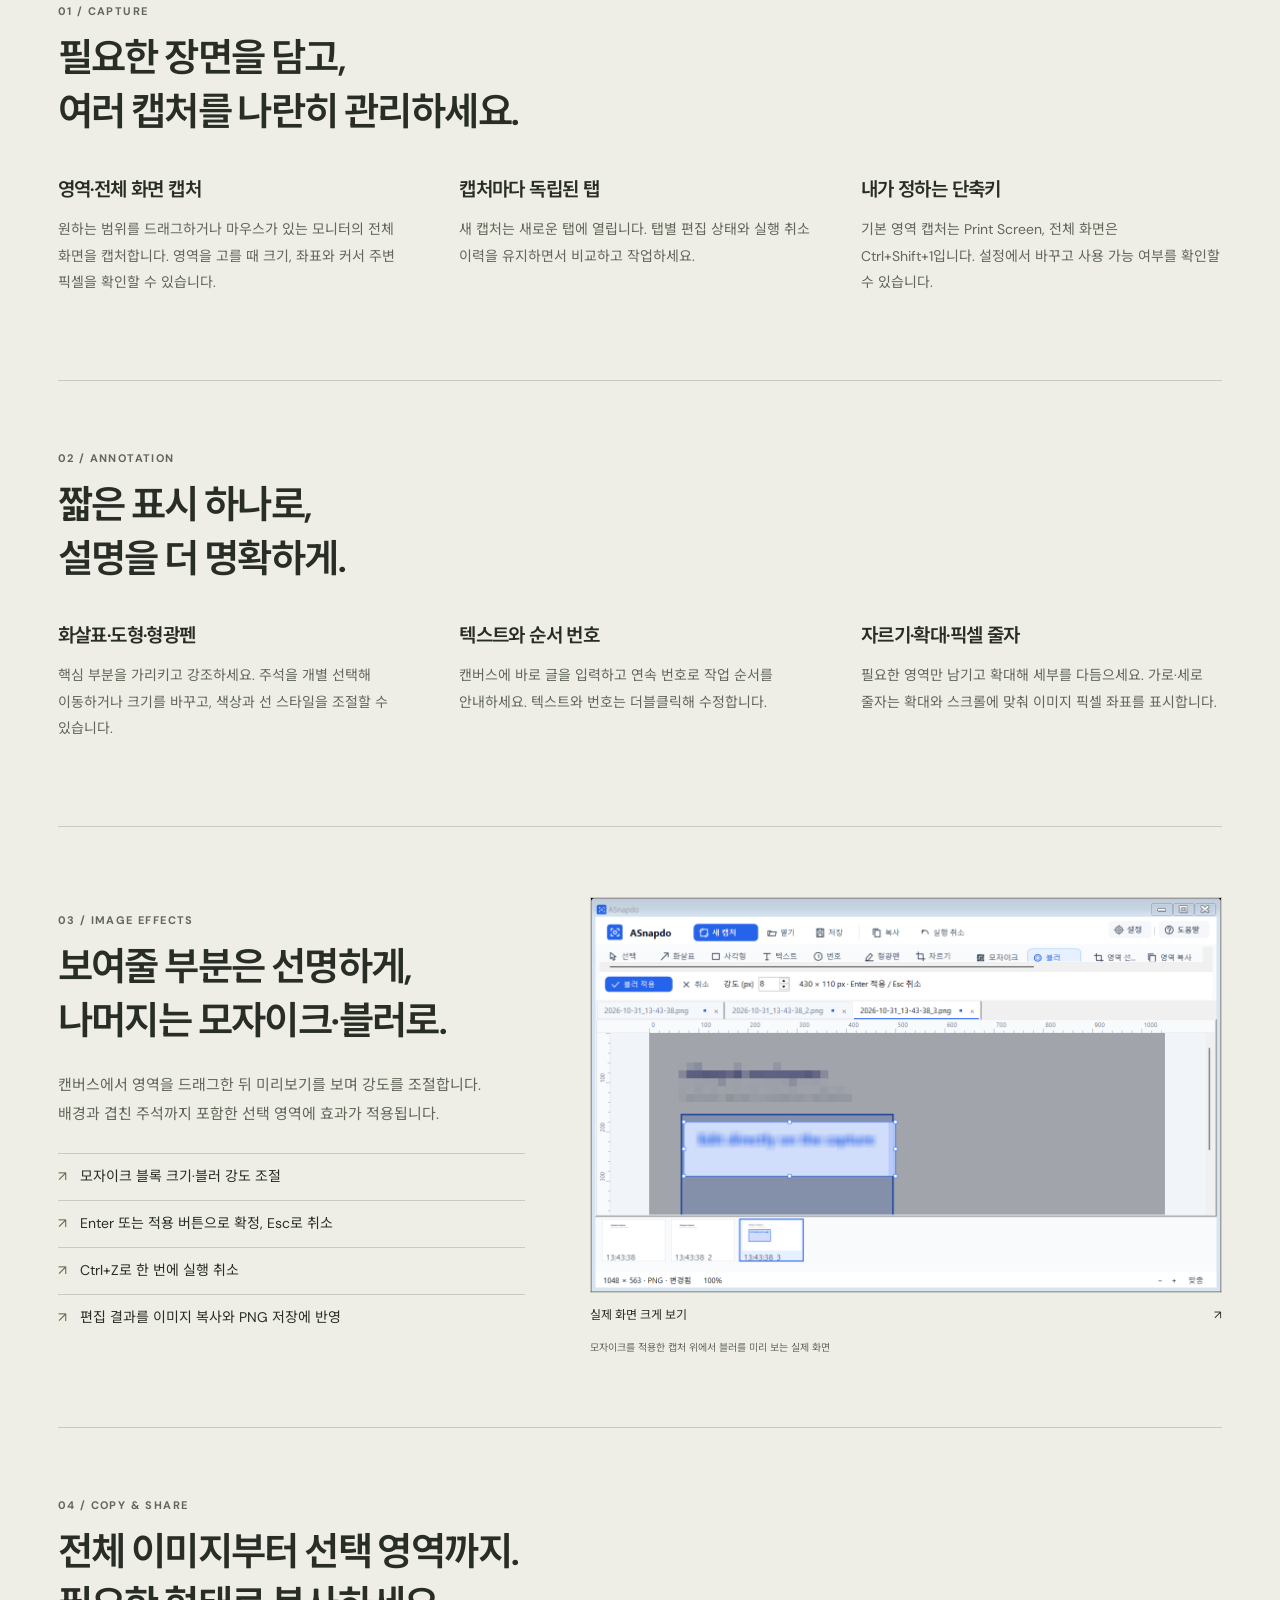
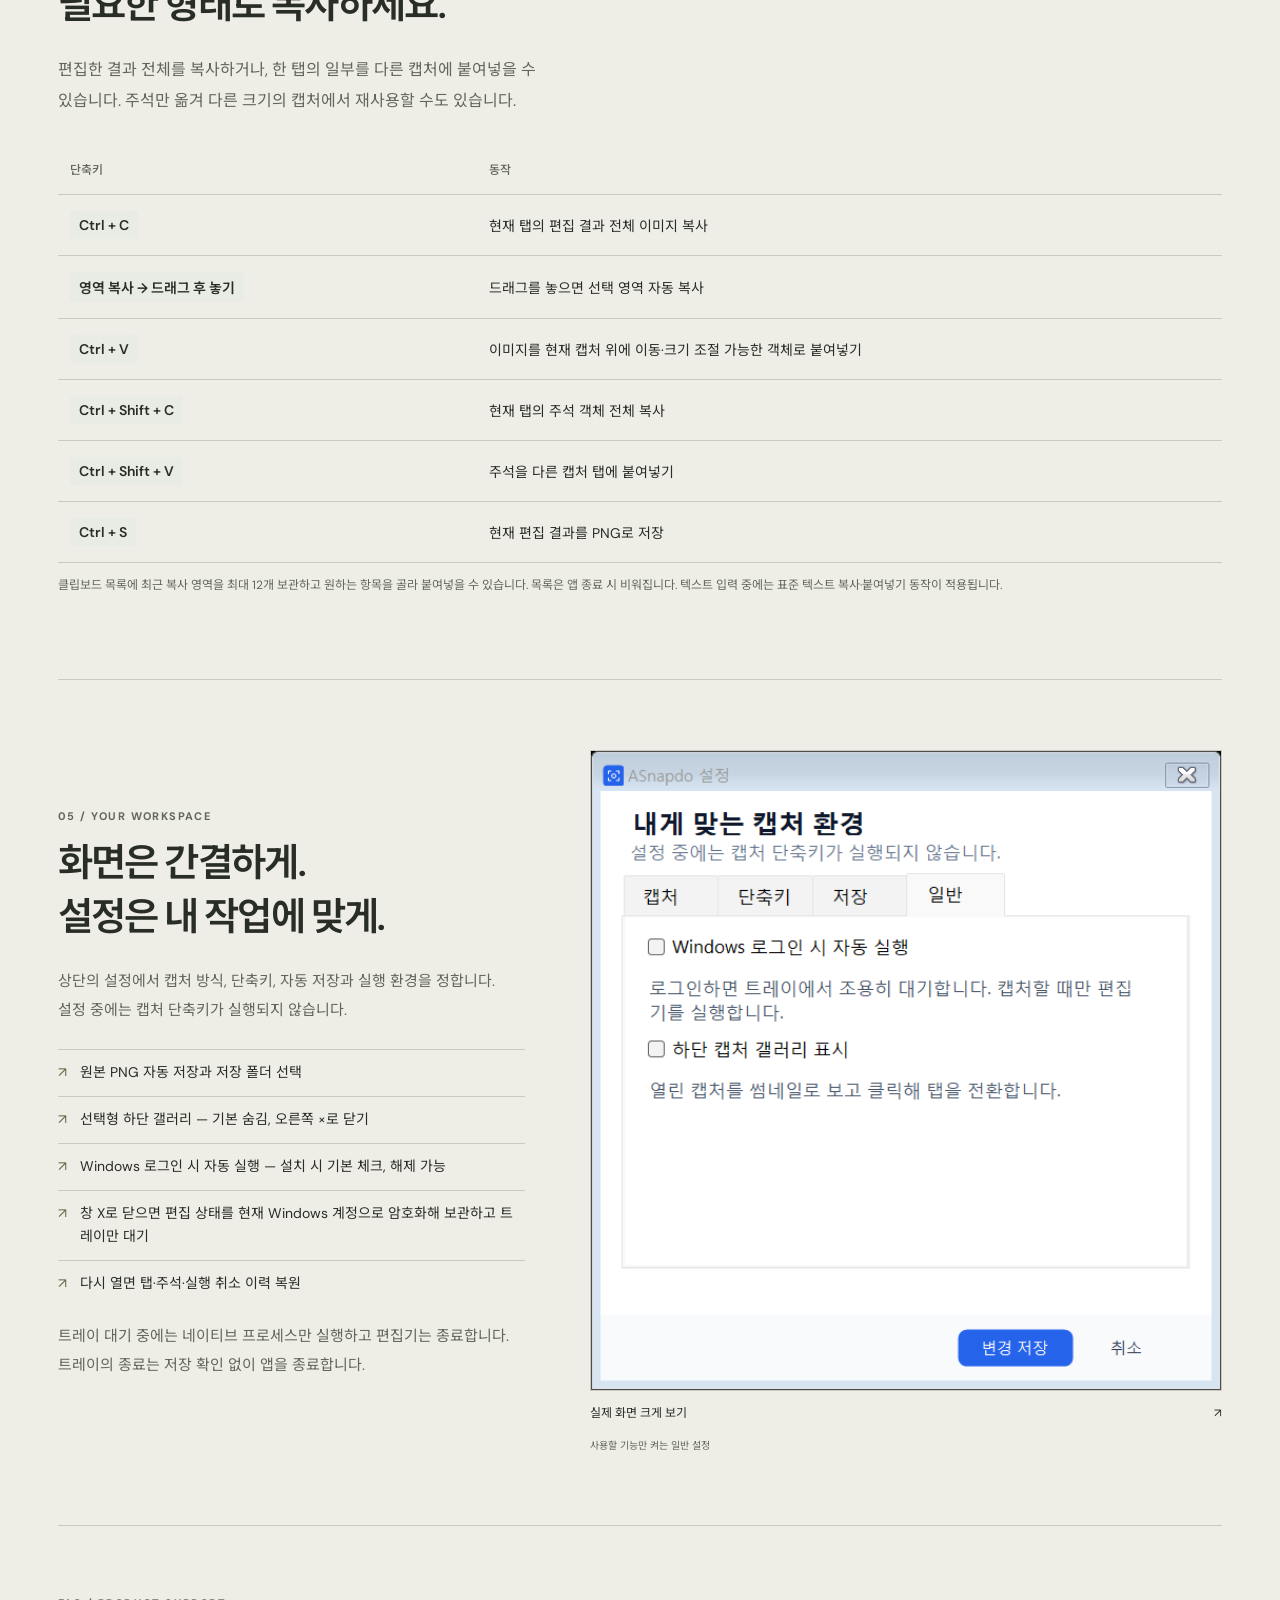
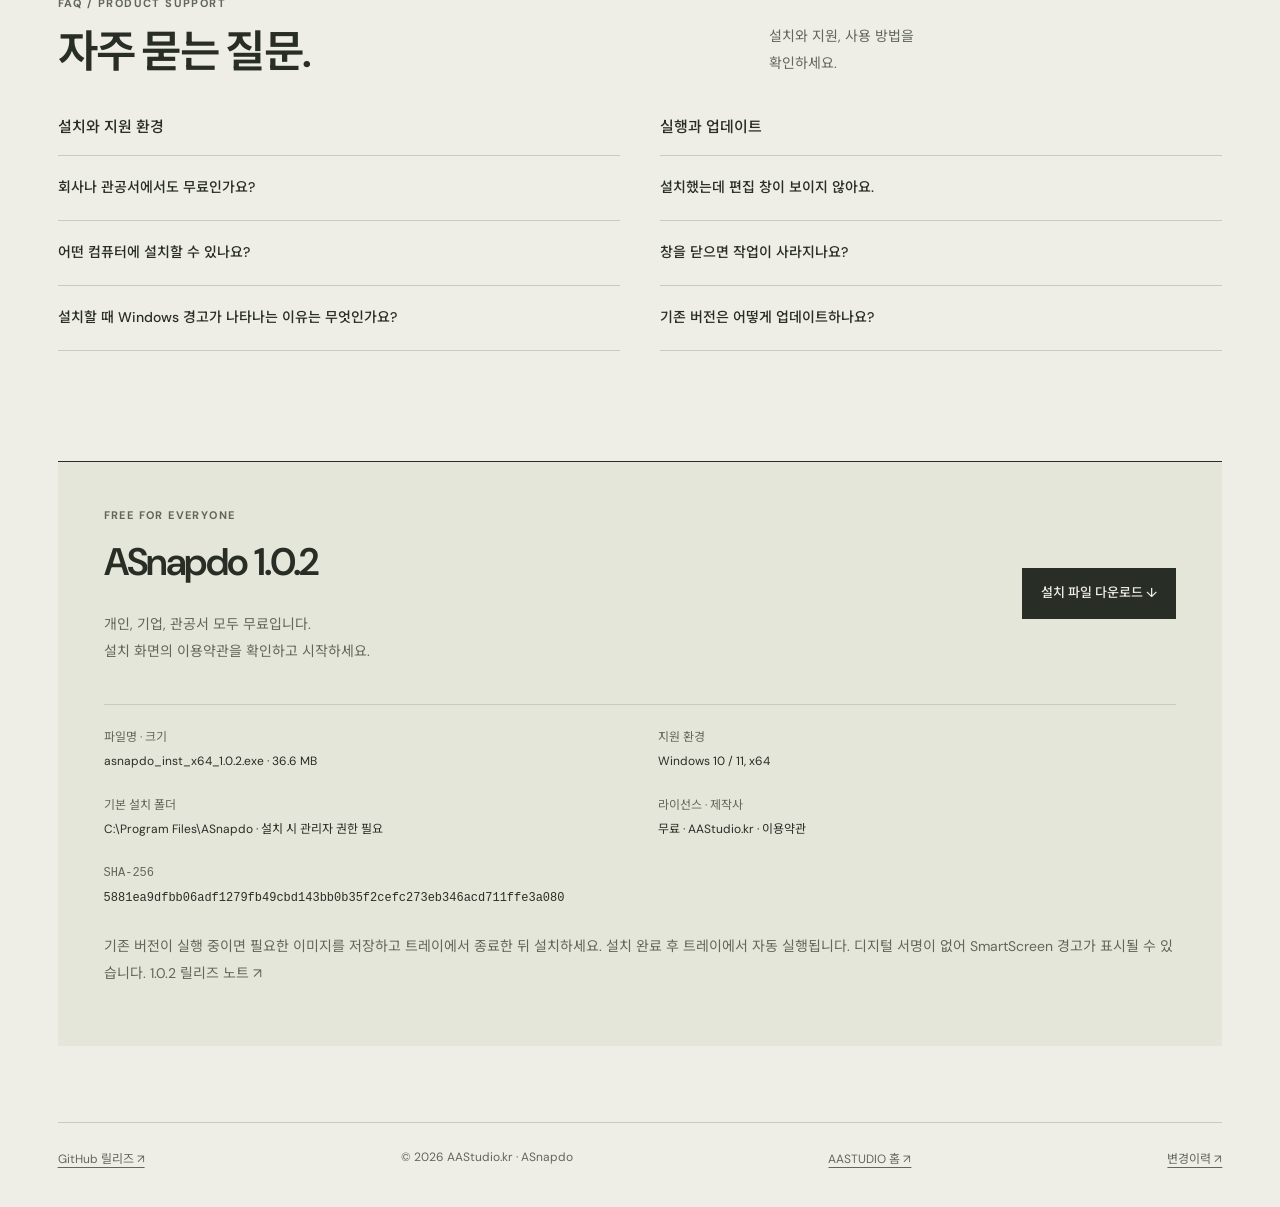
==== commit 4f8144df: "Remove ASnapdo feature labels and refine FAQ layout" ====
--- a/asnapdo/index.html
+++ b/asnapdo/index.html
@@ -22,19 +22,26 @@
       </div>
     </section>
     <nav class="feature-menu" aria-label="기능 바로가기"><a href="#capture">화면 캡처</a><a href="#annotation">설명과 편집</a><a href="#effects">모자이크·블러</a><a href="#clipboard">복사와 전달</a><a href="#preferences">내게 맞는 환경</a><a href="#faq">자주 묻는 질문</a></nav>
-    <section id="capture" class="feature-section"><div class="product-kicker">01 / CAPTURE</div><h2>필요한 장면을 담고,<br>여러 캡처를 나란히 관리하세요.</h2><div class="feature-details"><h3 class="feature-detail-title">캡처 방식과 기본 단축키</h3><div class="feature-text-grid"><div><h3>영역·전체 화면 캡처</h3><p>원하는 범위를 드래그하거나 마우스가 있는 모니터의 전체 화면을 캡처합니다. 영역을 고를 때 크기, 좌표와 커서 주변 픽셀을 확인할 수 있습니다.</p></div><div><h3>캡처마다 독립된 탭</h3><p>새 캡처는 새로운 탭에 열립니다. 탭별 편집 상태와 실행 취소 이력을 유지하면서 비교하고 작업하세요.</p></div><div><h3>내가 정하는 단축키</h3><p>기본 영역 캡처는 Print Screen, 전체 화면은 Ctrl+Shift+1입니다. 설정에서 바꾸고 사용 가능 여부를 확인할 수 있습니다.</p></div></div></div></section>
-    <section id="annotation" class="feature-section"><div class="product-kicker">02 / ANNOTATION</div><h2>짧은 표시 하나로,<br>설명을 더 명확하게.</h2><div class="feature-details"><h3 class="feature-detail-title">주석·편집 도구 자세히 보기</h3><div class="feature-text-grid"><div><h3>화살표·도형·형광펜</h3><p>핵심 부분을 가리키고 강조하세요. 주석을 개별 선택해 이동하거나 크기를 바꾸고, 색상과 선 스타일을 조절할 수 있습니다.</p></div><div><h3>텍스트와 순서 번호</h3><p>캔버스에 바로 글을 입력하고 연속 번호로 작업 순서를 안내하세요. 텍스트와 번호는 더블클릭해 수정합니다.</p></div><div><h3>자르기·확대·픽셀 줄자</h3><p>필요한 영역만 남기고 확대해 세부를 다듬으세요. 가로·세로 줄자는 확대와 스크롤에 맞춰 이미지 픽셀 좌표를 표시합니다.</p></div></div></div></section>
+    <section id="capture" class="feature-section"><div class="product-kicker">01 / CAPTURE</div><h2>필요한 장면을 담고,<br>여러 캡처를 나란히 관리하세요.</h2><div class="feature-text-grid"><div><h3>영역·전체 화면 캡처</h3><p>원하는 범위를 드래그하거나 마우스가 있는 모니터의 전체 화면을 캡처합니다. 영역을 고를 때 크기, 좌표와 커서 주변 픽셀을 확인할 수 있습니다.</p></div><div><h3>캡처마다 독립된 탭</h3><p>새 캡처는 새로운 탭에 열립니다. 탭별 편집 상태와 실행 취소 이력을 유지하면서 비교하고 작업하세요.</p></div><div><h3>내가 정하는 단축키</h3><p>기본 영역 캡처는 Print Screen, 전체 화면은 Ctrl+Shift+1입니다. 설정에서 바꾸고 사용 가능 여부를 확인할 수 있습니다.</p></div></div></section>
+    <section id="annotation" class="feature-section"><div class="product-kicker">02 / ANNOTATION</div><h2>짧은 표시 하나로,<br>설명을 더 명확하게.</h2><div class="feature-text-grid"><div><h3>화살표·도형·형광펜</h3><p>핵심 부분을 가리키고 강조하세요. 주석을 개별 선택해 이동하거나 크기를 바꾸고, 색상과 선 스타일을 조절할 수 있습니다.</p></div><div><h3>텍스트와 순서 번호</h3><p>캔버스에 바로 글을 입력하고 연속 번호로 작업 순서를 안내하세요. 텍스트와 번호는 더블클릭해 수정합니다.</p></div><div><h3>자르기·확대·픽셀 줄자</h3><p>필요한 영역만 남기고 확대해 세부를 다듬으세요. 가로·세로 줄자는 확대와 스크롤에 맞춰 이미지 픽셀 좌표를 표시합니다.</p></div></div></section>
     <section id="effects" class="feature-section feature-columns"><div class="feature-copy"><div class="product-kicker">03 / IMAGE EFFECTS</div><h2>보여줄 부분은 선명하게,<br>나머지는 모자이크·블러로.</h2><p>캔버스에서 영역을 드래그한 뒤 미리보기를 보며 강도를 조절합니다. 배경과 겹친 주석까지 포함한 선택 영역에 효과가 적용됩니다.</p><ul class="feature-list"><li>모자이크 블록 크기·블러 강도 조절</li><li>Enter 또는 적용 버튼으로 확정, Esc로 취소</li><li>Ctrl+Z로 한 번에 실행 취소</li><li>편집 결과를 이미지 복사와 PNG 저장에 반영</li></ul></div><figure class="product-shot"><a class="shot-preview" href="assets/asnapdo-blur-preview.png" data-screenshot><img src="assets/asnapdo-blur-preview.png" alt="영역을 선택하고 강도 8로 블러 효과를 미리 보는 ASnapdo 실제 화면" width="1280" height="800" loading="lazy"><span class="shot-zoom">실제 화면 크게 보기 <span aria-hidden="true">↗</span></span></a><figcaption>모자이크를 적용한 캡처 위에서 블러를 미리 보는 실제 화면</figcaption></figure></section>
-    <section id="clipboard" class="feature-section"><div class="product-kicker">04 / COPY & SHARE</div><h2>전체 이미지부터 선택 영역까지.<br>필요한 형태로 복사하세요.</h2><p class="product-lead">편집한 결과 전체를 복사하거나, 한 탭의 일부를 다른 캡처에 붙여넣을 수 있습니다. 주석만 옮겨 다른 크기의 캡처에서 재사용할 수도 있습니다.</p><div class="feature-details"><h3 class="feature-detail-title">복사·붙여넣기·저장 단축키 보기</h3><table class="key-table"><thead><tr><th scope="col">단축키</th><th scope="col">동작</th></tr></thead><tbody><tr><td><kbd>Ctrl + C</kbd></td><td>현재 탭의 편집 결과 전체 이미지 복사</td></tr><tr><td><kbd>영역 복사 → 드래그 후 놓기</kbd></td><td>드래그를 놓으면 선택 영역 자동 복사</td></tr><tr><td><kbd>Ctrl + V</kbd></td><td>이미지를 현재 캡처 위에 이동·크기 조절 가능한 객체로 붙여넣기</td></tr><tr><td><kbd>Ctrl + Shift + C</kbd></td><td>현재 탭의 주석 객체 전체 복사</td></tr><tr><td><kbd>Ctrl + Shift + V</kbd></td><td>주석을 다른 캡처 탭에 붙여넣기</td></tr><tr><td><kbd>Ctrl + S</kbd></td><td>현재 편집 결과를 PNG로 저장</td></tr></tbody></table></div><p class="product-caption">클립보드 목록에 최근 복사 영역을 최대 12개 보관하고 원하는 항목을 골라 붙여넣을 수 있습니다. 목록은 앱 종료 시 비워집니다. 텍스트 입력 중에는 표준 텍스트 복사·붙여넣기 동작이 적용됩니다.</p></section>
+    <section id="clipboard" class="feature-section"><div class="product-kicker">04 / COPY & SHARE</div><h2>전체 이미지부터 선택 영역까지.<br>필요한 형태로 복사하세요.</h2><p class="product-lead">편집한 결과 전체를 복사하거나, 한 탭의 일부를 다른 캡처에 붙여넣을 수 있습니다. 주석만 옮겨 다른 크기의 캡처에서 재사용할 수도 있습니다.</p><table class="key-table"><thead><tr><th scope="col">단축키</th><th scope="col">동작</th></tr></thead><tbody><tr><td><kbd>Ctrl + C</kbd></td><td>현재 탭의 편집 결과 전체 이미지 복사</td></tr><tr><td><kbd>영역 복사 → 드래그 후 놓기</kbd></td><td>드래그를 놓으면 선택 영역 자동 복사</td></tr><tr><td><kbd>Ctrl + V</kbd></td><td>이미지를 현재 캡처 위에 이동·크기 조절 가능한 객체로 붙여넣기</td></tr><tr><td><kbd>Ctrl + Shift + C</kbd></td><td>현재 탭의 주석 객체 전체 복사</td></tr><tr><td><kbd>Ctrl + Shift + V</kbd></td><td>주석을 다른 캡처 탭에 붙여넣기</td></tr><tr><td><kbd>Ctrl + S</kbd></td><td>현재 편집 결과를 PNG로 저장</td></tr></tbody></table><p class="product-caption">클립보드 목록에 최근 복사 영역을 최대 12개 보관하고 원하는 항목을 골라 붙여넣을 수 있습니다. 목록은 앱 종료 시 비워집니다. 텍스트 입력 중에는 표준 텍스트 복사·붙여넣기 동작이 적용됩니다.</p></section>
     <section id="preferences" class="feature-section feature-columns"><div class="feature-copy"><div class="product-kicker">05 / YOUR WORKSPACE</div><h2>화면은 간결하게.<br>설정은 내 작업에 맞게.</h2><p>상단의 설정에서 캡처 방식, 단축키, 자동 저장과 실행 환경을 정합니다. 설정 중에는 캡처 단축키가 실행되지 않습니다.</p><ul class="feature-list"><li>원본 PNG 자동 저장과 저장 폴더 선택</li><li>선택형 하단 갤러리 — 기본 숨김, 오른쪽 ×로 닫기</li><li>Windows 로그인 시 자동 실행 — 설치 시 기본 체크, 해제 가능</li><li>창 X로 닫으면 편집 상태를 현재 Windows 계정으로 암호화해 보관하고 트레이만 대기</li><li>다시 열면 탭·주석·실행 취소 이력 복원</li></ul><p class="product-caption">트레이 대기 중에는 네이티브 프로세스만 실행하고 편집기는 종료합니다. 트레이의 종료는 저장 확인 없이 앱을 종료합니다.</p></div><figure class="product-shot"><a class="shot-preview" href="assets/asnapdo-settings-3.png" data-screenshot><img src="assets/asnapdo-settings-3.png" alt="자동 실행과 하단 캡처 갤러리 표시를 선택하는 ASnapdo 일반 설정 화면" width="598" height="607" loading="lazy"><span class="shot-zoom">실제 화면 크게 보기 <span aria-hidden="true">↗</span></span></a><figcaption>사용할 기능만 켜는 일반 설정</figcaption></figure></section>
     <section id="faq" class="feature-section product-faq" aria-labelledby="faq-title">
-      <div class="product-kicker">BEFORE YOU START</div><h2 id="faq-title">사용 전에 확인하세요.</h2>
-      <details><summary>회사나 관공서에서도 무료인가요?</summary><p>개인·기업·관공서 모두 무료로 사용할 수 있습니다. 자세한 사용 조건은 <a href="../release/ASnapdo-LICENSE.txt">이용약관</a>에서 확인하세요.</p></details>
-      <details><summary>어떤 컴퓨터에 설치할 수 있나요?</summary><p>Windows 10 또는 Windows 11의 64비트(x64) 환경을 지원합니다. 현재 제공하는 파일은 Windows용 설치 프로그램이며, 설치 시 관리자 권한이 필요합니다. 파일 크기는 36.6 MB입니다.</p></details>
-      <details><summary>설치했는데 편집 창이 보이지 않아요.</summary><p>설치가 끝나면 시스템 트레이에서 실행됩니다. 기본 영역 캡처 단축키인 Print Screen으로 화면을 캡처하면 편집할 수 있습니다. 단축키는 설정에서 변경할 수 있습니다.</p></details>
-      <details><summary>창을 닫으면 작업이 사라지나요?</summary><p>창의 X 버튼으로 닫으면 캡처 탭과 편집 상태를 보관하고 트레이에서 대기합니다. 다시 열면 작업을 이어갈 수 있습니다. 앱을 완전히 종료하려면 필요한 결과를 PNG로 저장한 뒤 트레이의 종료를 선택하세요. 트레이 종료 시에는 별도 저장 확인이 없습니다.</p></details>
-      <details><summary>기존 버전은 어떻게 업데이트하나요?</summary><p>필요한 이미지를 저장하고 트레이에서 ASnapdo를 종료한 다음, 새 설치 파일을 실행하세요. 이번 버전에서 바뀐 내용은 <a href="changelog/">변경이력</a>에서 확인할 수 있습니다.</p></details>
-      <details><summary>설치할 때 Windows 경고가 나타나는 이유는 무엇인가요?</summary><p>현재 설치 파일에는 디지털 서명이 없어 SmartScreen 경고가 나타날 수 있습니다. <a href="#download">다운로드 정보</a>의 파일명과 SHA-256을 확인할 수 있습니다. 회사·기관 PC에서는 해당 조직의 소프트웨어 설치 정책을 따라 주세요.</p></details>
+      <div class="product-kicker">FAQ / PRODUCT SUPPORT</div>
+      <div class="faq-heading"><h2 id="faq-title">자주 묻는 질문.</h2><p>설치와 지원, 사용 방법을<br>확인하세요.</p></div>
+      <div class="faq-grid">
+        <div class="faq-group"><h3>설치와 지원 환경</h3>
+          <details><summary>회사나 관공서에서도 무료인가요?</summary><p>개인·기업·관공서 모두 무료로 사용할 수 있습니다. 자세한 사용 조건은 <a href="../release/ASnapdo-LICENSE.txt">이용약관</a>에서 확인하세요.</p></details>
+          <details><summary>어떤 컴퓨터에 설치할 수 있나요?</summary><p>Windows 10 또는 Windows 11의 64비트(x64) 환경을 지원합니다. 현재 제공하는 파일은 Windows용 설치 프로그램이며, 설치 시 관리자 권한이 필요합니다. 파일 크기는 36.6 MB입니다.</p></details>
+          <details><summary>설치할 때 Windows 경고가 나타나는 이유는 무엇인가요?</summary><p>현재 설치 파일에는 디지털 서명이 없어 SmartScreen 경고가 나타날 수 있습니다. <a href="#download">다운로드 정보</a>의 파일명과 SHA-256을 확인할 수 있습니다. 회사·기관 PC에서는 해당 조직의 소프트웨어 설치 정책을 따라 주세요.</p></details>
+        </div>
+        <div class="faq-group"><h3>실행과 업데이트</h3>
+          <details><summary>설치했는데 편집 창이 보이지 않아요.</summary><p>설치가 끝나면 시스템 트레이에서 실행됩니다. 기본 영역 캡처 단축키인 Print Screen으로 화면을 캡처하면 편집할 수 있습니다. 단축키는 설정에서 변경할 수 있습니다.</p></details>
+          <details><summary>창을 닫으면 작업이 사라지나요?</summary><p>창의 X 버튼으로 닫으면 캡처 탭과 편집 상태를 보관하고 트레이에서 대기합니다. 다시 열면 작업을 이어갈 수 있습니다. 앱을 완전히 종료하려면 필요한 결과를 PNG로 저장한 뒤 트레이의 종료를 선택하세요. 트레이 종료 시에는 별도 저장 확인이 없습니다.</p></details>
+          <details><summary>기존 버전은 어떻게 업데이트하나요?</summary><p>필요한 이미지를 저장하고 트레이에서 ASnapdo를 종료한 다음, 새 설치 파일을 실행하세요. 이번 버전에서 바뀐 내용은 <a href="changelog/">변경이력</a>에서 확인할 수 있습니다.</p></details>
+        </div>
+      </div>
     </section>
     <section id="download" class="download-panel" aria-labelledby="download-title"><div class="download-panel-top"><div><div class="product-kicker">FREE FOR EVERYONE</div><h2 id="download-title">ASnapdo 1.0.2</h2><p>개인, 기업, 관공서 모두 무료입니다.<br>설치 화면의 이용약관을 확인하고 시작하세요.</p></div><a class="snap-button" href="https://github.com/mant81/ASnapdo/releases/download/v1.0.2/asnapdo_inst_x64_1.0.2.exe">설치 파일 다운로드 ↓</a></div><dl class="release-details"><div><dt>파일명 · 크기</dt><dd data-release-file>asnapdo_inst_x64_1.0.2.exe · 36.6 MB</dd></div><div><dt>지원 환경</dt><dd>Windows 10 / 11, x64</dd></div><div><dt>기본 설치 폴더</dt><dd>C:\Program Files\ASnapdo · 설치 시 관리자 권한 필요</dd></div><div><dt>라이선스 · 제작사</dt><dd>무료 · AAStudio.kr · <a href="../release/ASnapdo-LICENSE.txt">이용약관</a></dd></div><div class="checksum"><dt>SHA-256</dt><dd data-release-sha256>5881ea9dfbb06adf1279fb49cbd143bb0b35f2cefc273eb346acd711ffe3a080</dd></div></dl><p class="product-caption">기존 버전이 실행 중이면 필요한 이미지를 저장하고 트레이에서 종료한 뒤 설치하세요. 설치 완료 후 트레이에서 자동 실행됩니다. 디지털 서명이 없어 SmartScreen 경고가 표시될 수 있습니다. <a href="https://github.com/mant81/ASnapdo/releases/tag/v1.0.2">1.0.2 릴리즈 노트 ↗</a></p></section>
   </main>
--- a/asnapdo/product.css
+++ b/asnapdo/product.css
@@ -13,13 +13,17 @@
 .use-case-list p{margin:0;font-size:14px;line-height:1.8;color:var(--snap-muted);word-break:keep-all}
 .case-action{display:flex;gap:20px;font-size:12px;white-space:nowrap}
 .use-case-list>a:hover h3,.use-case-list>a:hover .case-action{color:var(--product-accent)}
-.feature-details{margin-top:26px;border-top:1px solid var(--snap-line);border-bottom:1px solid var(--snap-line)}
-.feature-detail-title{margin:0;padding:4px 0 14px;font-size:15px;line-height:1.7;font-weight:500}
-.feature-details .feature-text-grid{margin-top:12px}
-.feature-details .key-table{margin-top:0}
-.product-faq>details{border-top:1px solid var(--snap-line)}
-.product-faq>details:last-child{border-bottom:1px solid var(--snap-line)}
-.product-faq details p{max-width:780px;margin:0 0 22px;padding-right:22px;font-size:14px;line-height:1.95;color:var(--snap-muted);word-break:keep-all}
+.faq-heading{display:grid;grid-template-columns:1.2fr .8fr;align-items:end;gap:32px;margin:0 0 34px}
+.faq-heading h2{margin:14px 0 0;max-width:620px;font-size:clamp(30px,3.5vw,44px);line-height:1.3;letter-spacing:-1.7px;word-break:keep-all}
+.faq-heading>p{margin:0 0 5px;font-size:14px;line-height:1.9;color:var(--snap-muted);word-break:keep-all}
+.faq-grid{display:grid;grid-template-columns:repeat(2,minmax(0,1fr));gap:40px}
+.faq-group>h3{margin:0 0 14px;font-size:15px;font-weight:500;line-height:1.7}
+.faq-group>details{border-top:1px solid var(--snap-line)}
+.faq-group>details:last-child{border-bottom:1px solid var(--snap-line)}
+.product-faq summary{display:flex;align-items:center;min-height:64px;padding:14px 22px 14px 0;cursor:pointer;font-size:14px;line-height:1.7;font-weight:500;word-break:keep-all}
+.product-faq summary::marker{color:var(--product-accent)}
+.product-faq summary:focus-visible{outline:2px solid var(--product-accent);outline-offset:4px}
+.product-faq details p{max-width:620px;margin:0 0 20px;padding-right:18px;font-size:13px;line-height:1.9;color:var(--snap-muted);word-break:keep-all}
 .product-faq a{text-decoration:underline;text-underline-offset:4px}
 .download-panel{scroll-margin-top:90px}
 .shot-preview{display:block}
@@ -43,7 +47,12 @@
   .use-case-list h3{font-size:16px}
   .use-case-list p{font-size:13px}
   .case-action{grid-column:2;justify-content:space-between;min-height:32px;align-items:center}
-  .feature-detail-title,.product-faq summary{font-size:14px;padding-right:0}
+  .faq-heading{grid-template-columns:1fr;gap:10px;margin-bottom:24px}
+  .faq-heading h2{font-size:30px;letter-spacing:-1.1px;margin-top:10px}
+  .faq-heading>p{font-size:13px}
+  .faq-grid{grid-template-columns:1fr;gap:30px}
+  .faq-group>h3{margin-bottom:10px}
+  .product-faq summary{font-size:14px;padding-right:0}
   .product-faq details p{padding-right:0;font-size:13px}
   .image-preview{padding:14px}
 }
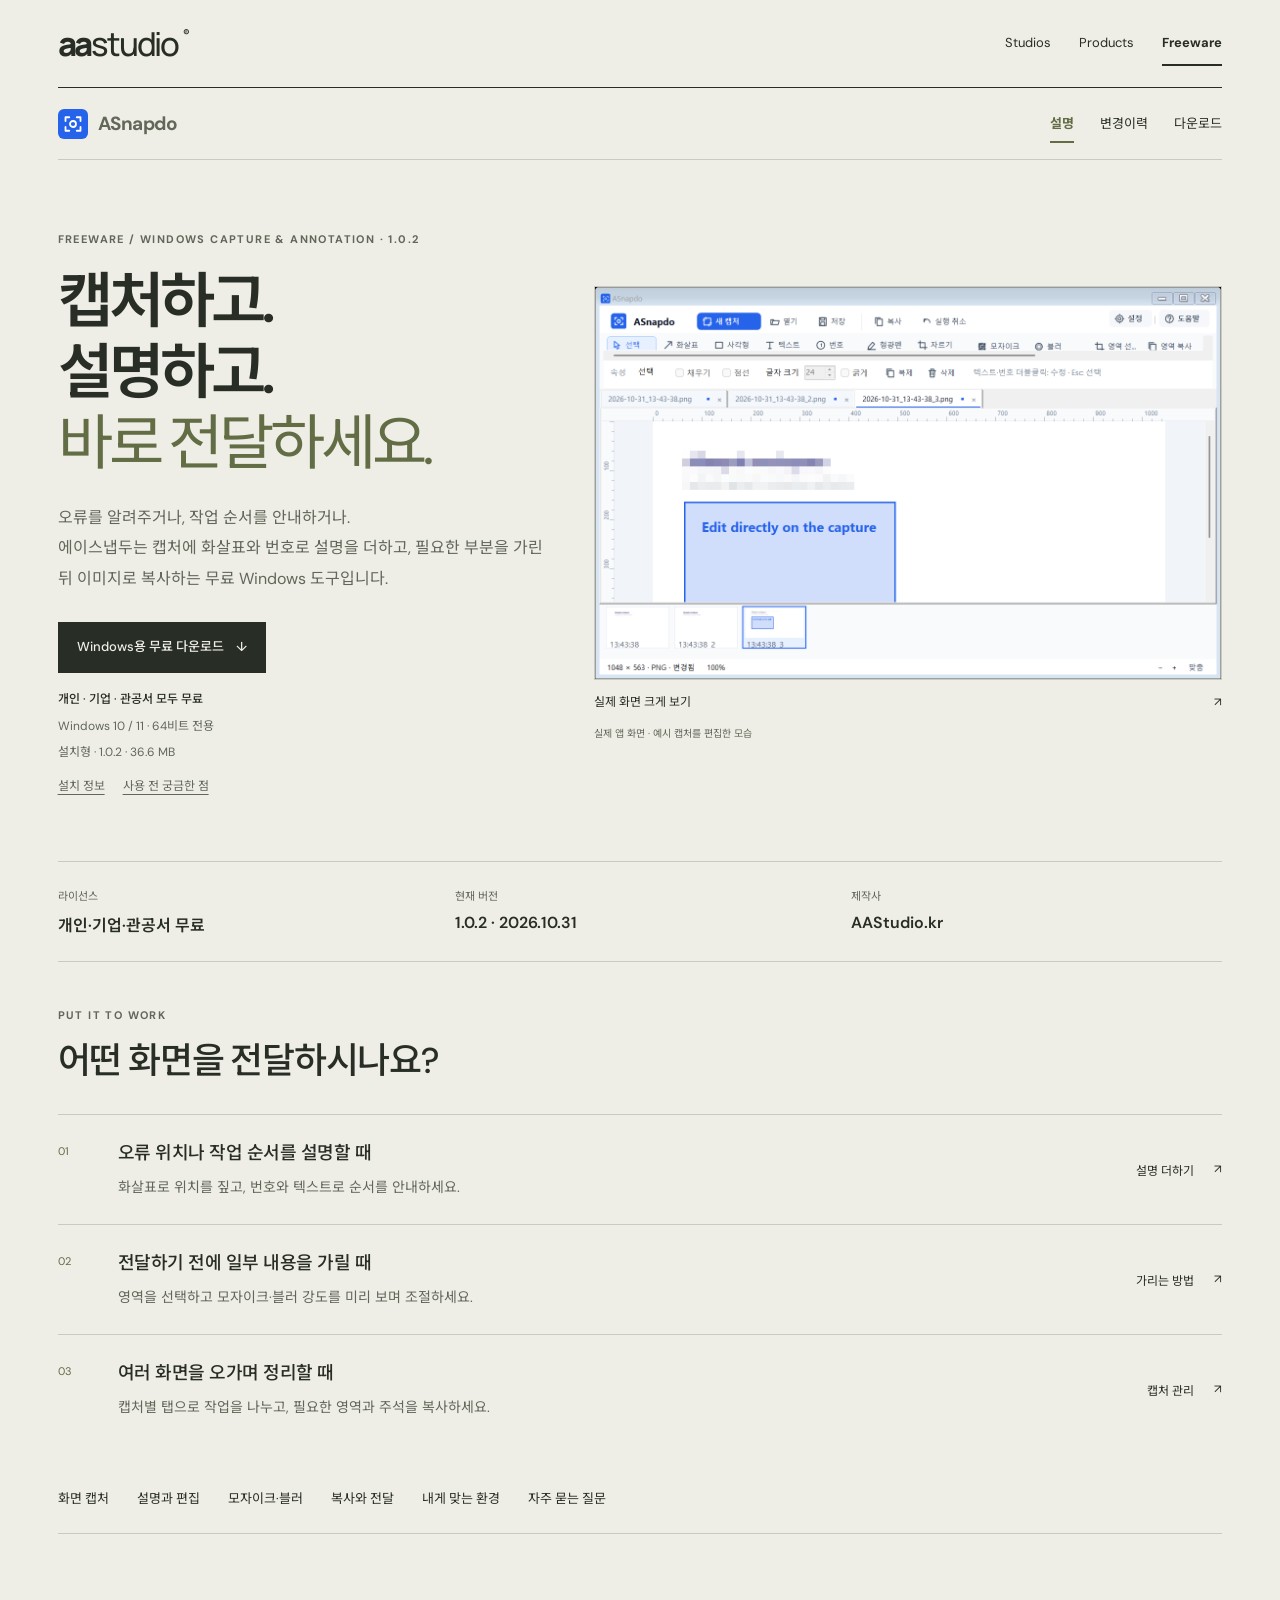
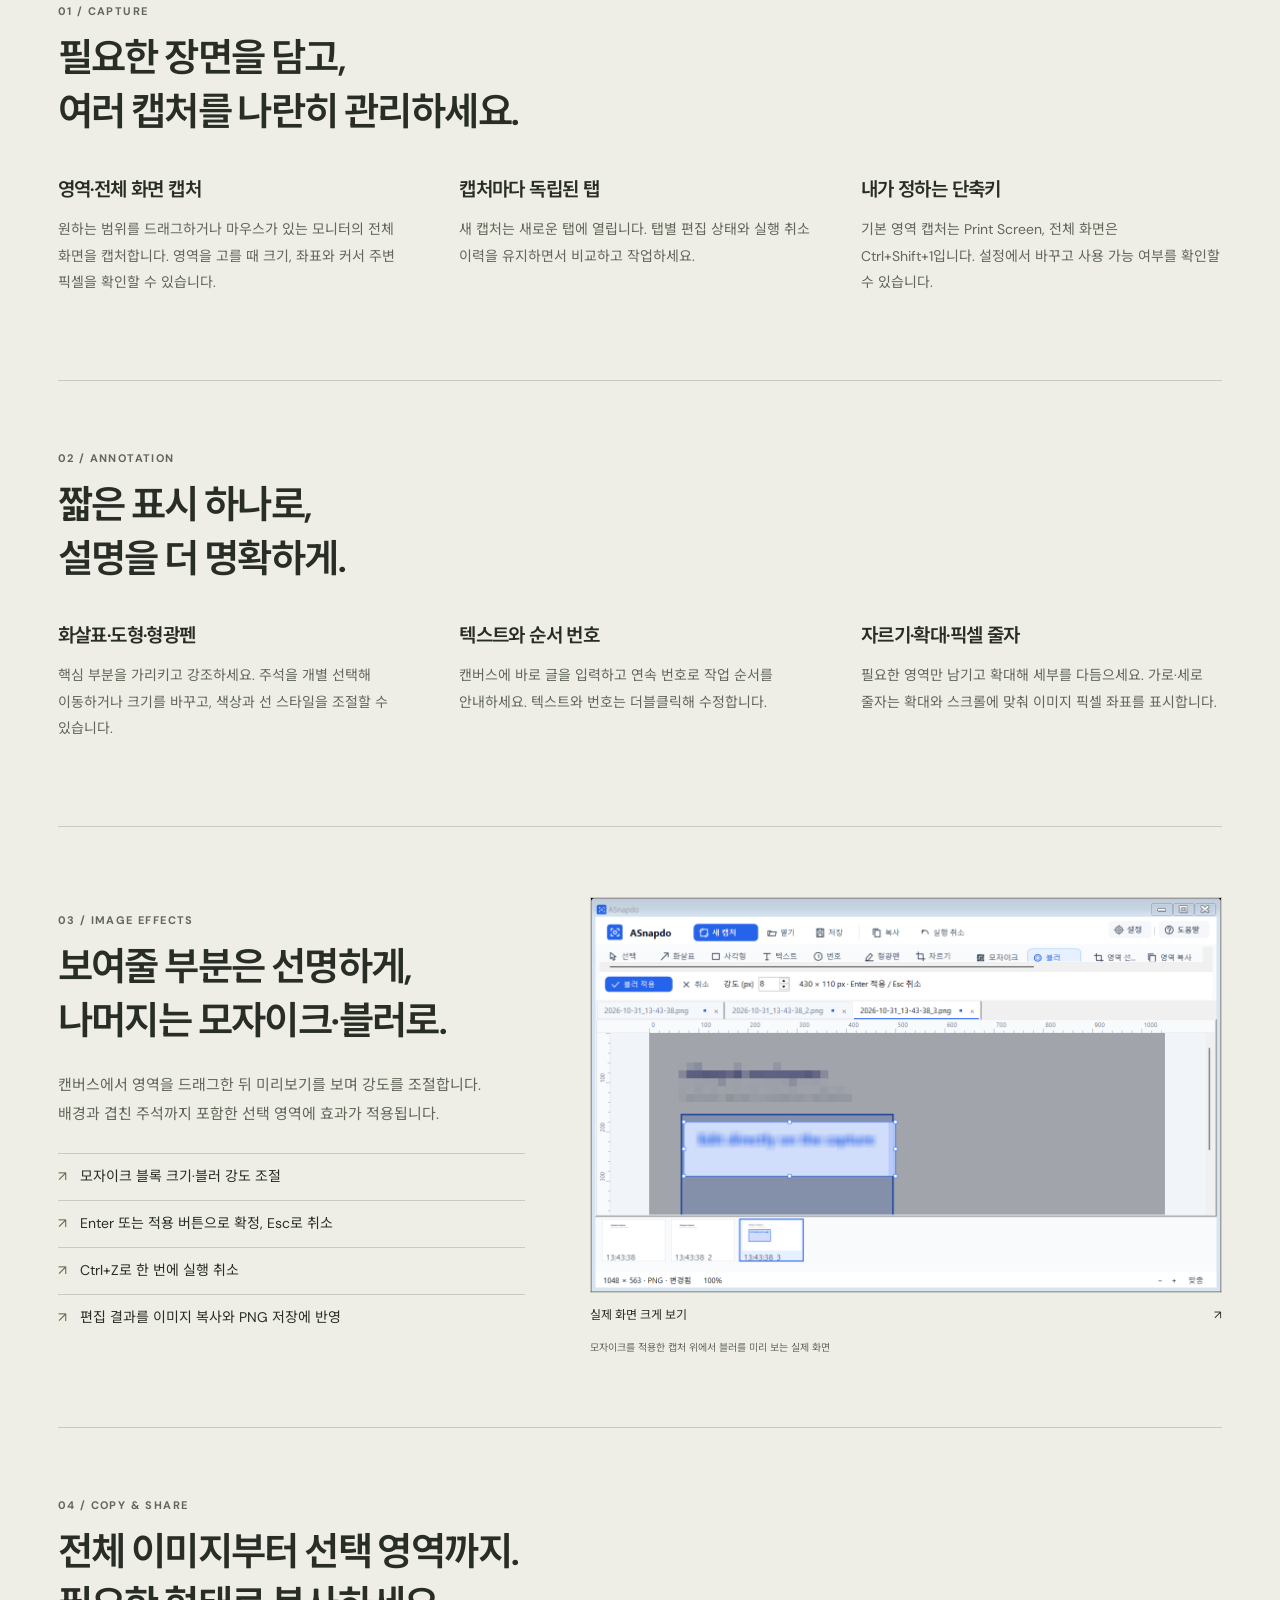
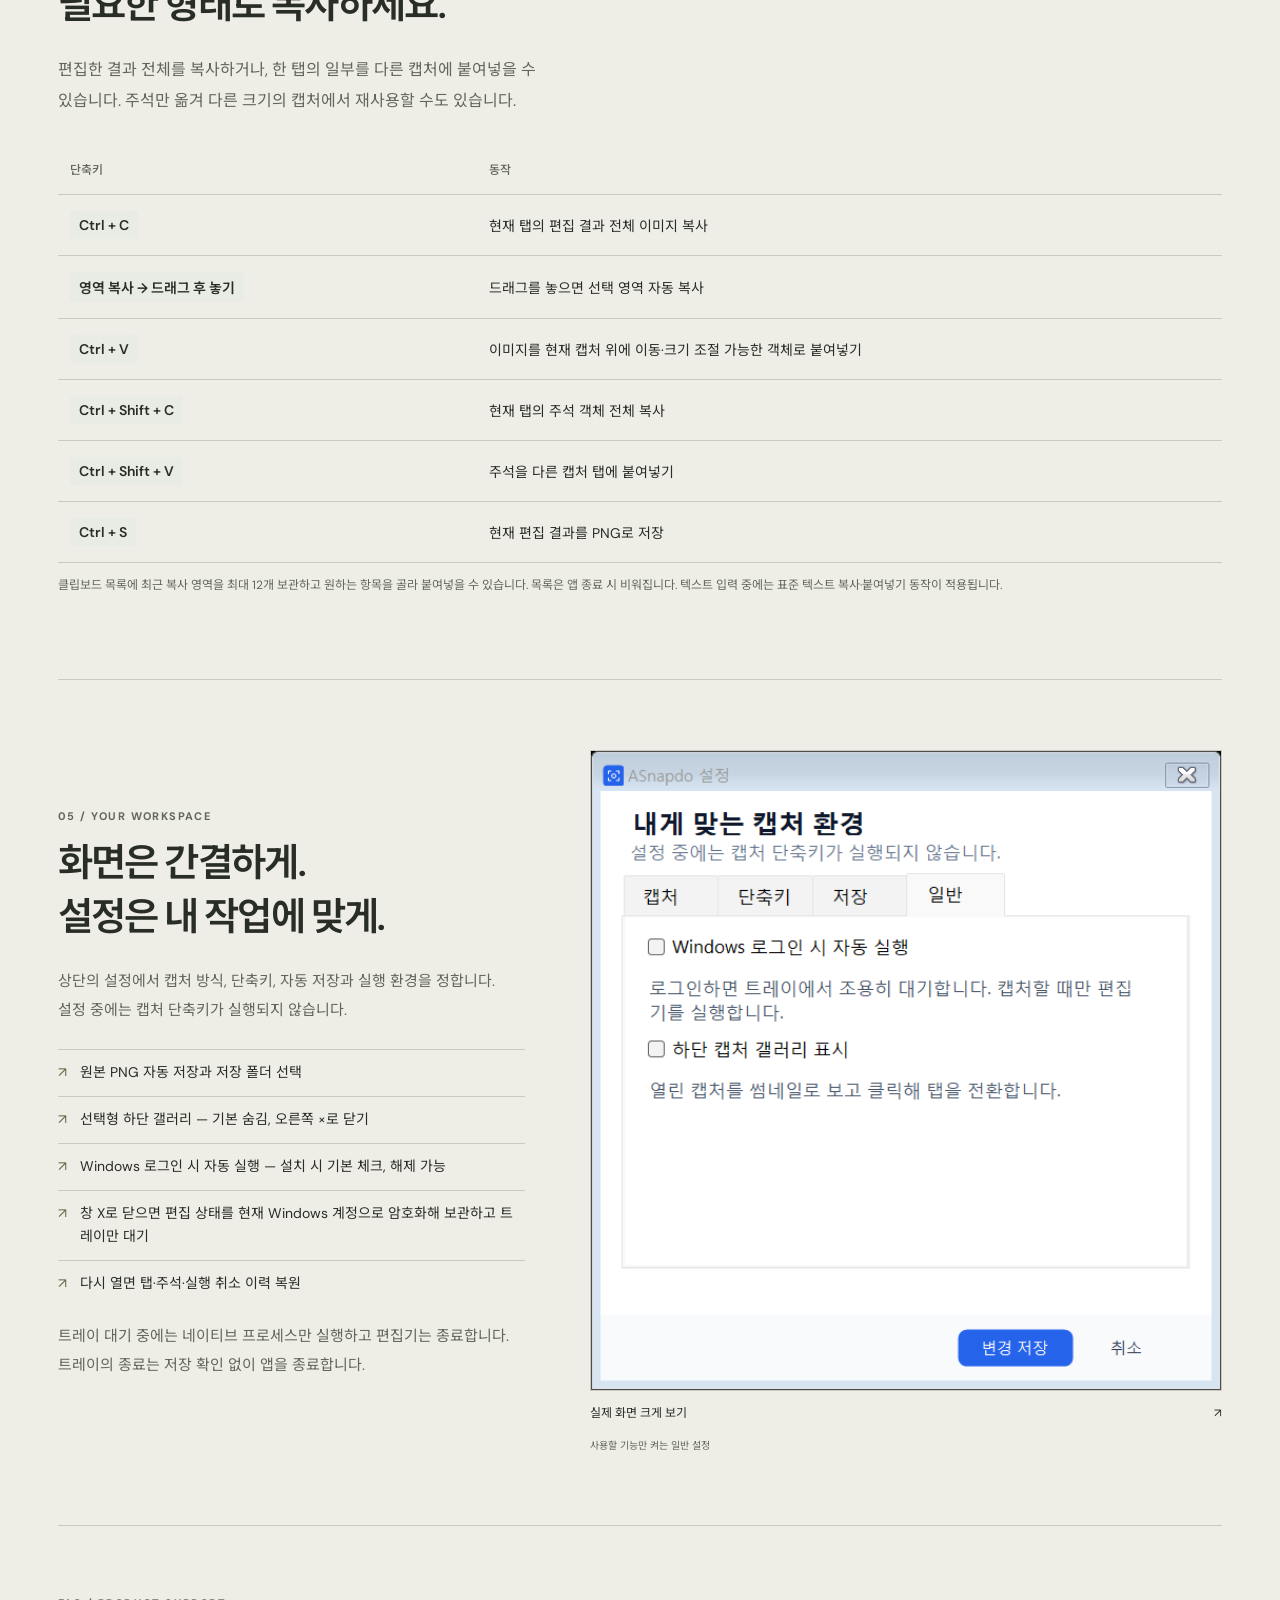
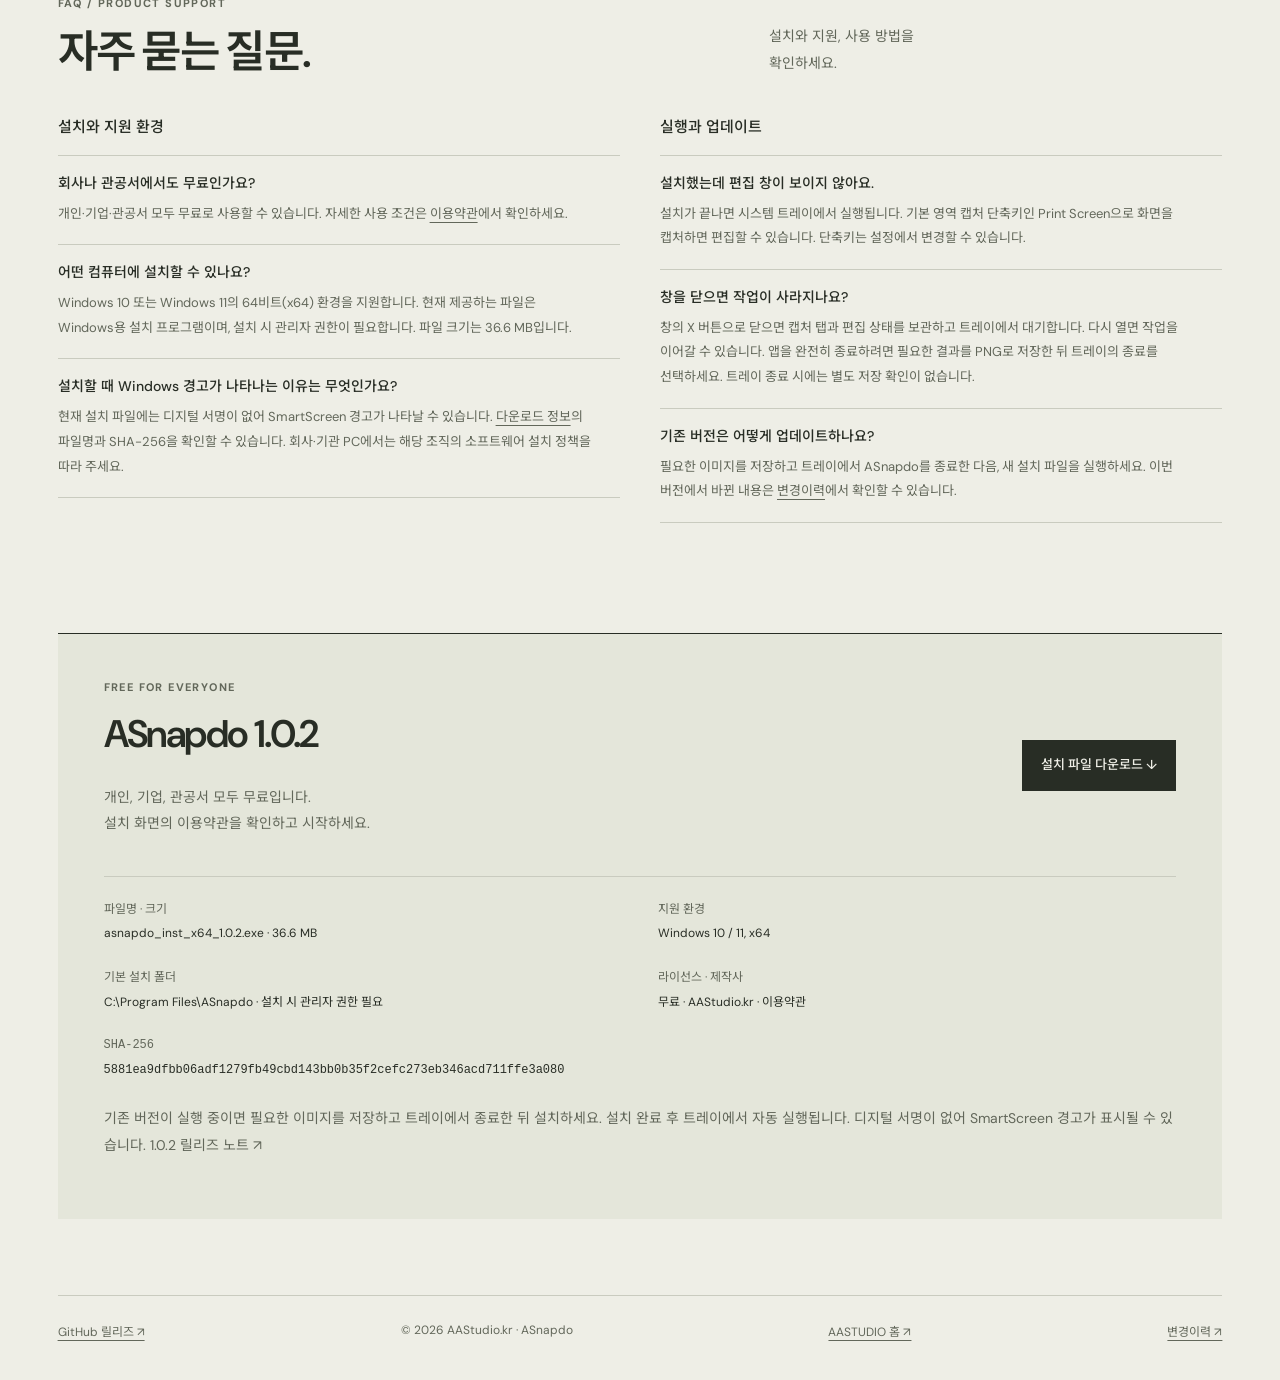
==== commit 0b7a97b0: "Show ASnapdo FAQ answers by default" ====
--- a/asnapdo/index.html
+++ b/asnapdo/index.html
@@ -32,14 +32,14 @@
       <div class="faq-heading"><h2 id="faq-title">자주 묻는 질문.</h2><p>설치와 지원, 사용 방법을<br>확인하세요.</p></div>
       <div class="faq-grid">
         <div class="faq-group"><h3>설치와 지원 환경</h3>
-          <details><summary>회사나 관공서에서도 무료인가요?</summary><p>개인·기업·관공서 모두 무료로 사용할 수 있습니다. 자세한 사용 조건은 <a href="../release/ASnapdo-LICENSE.txt">이용약관</a>에서 확인하세요.</p></details>
-          <details><summary>어떤 컴퓨터에 설치할 수 있나요?</summary><p>Windows 10 또는 Windows 11의 64비트(x64) 환경을 지원합니다. 현재 제공하는 파일은 Windows용 설치 프로그램이며, 설치 시 관리자 권한이 필요합니다. 파일 크기는 36.6 MB입니다.</p></details>
-          <details><summary>설치할 때 Windows 경고가 나타나는 이유는 무엇인가요?</summary><p>현재 설치 파일에는 디지털 서명이 없어 SmartScreen 경고가 나타날 수 있습니다. <a href="#download">다운로드 정보</a>의 파일명과 SHA-256을 확인할 수 있습니다. 회사·기관 PC에서는 해당 조직의 소프트웨어 설치 정책을 따라 주세요.</p></details>
+          <article class="faq-item"><h4>회사나 관공서에서도 무료인가요?</h4><p>개인·기업·관공서 모두 무료로 사용할 수 있습니다. 자세한 사용 조건은 <a href="../release/ASnapdo-LICENSE.txt">이용약관</a>에서 확인하세요.</p></article>
+          <article class="faq-item"><h4>어떤 컴퓨터에 설치할 수 있나요?</h4><p>Windows 10 또는 Windows 11의 64비트(x64) 환경을 지원합니다. 현재 제공하는 파일은 Windows용 설치 프로그램이며, 설치 시 관리자 권한이 필요합니다. 파일 크기는 36.6 MB입니다.</p></article>
+          <article class="faq-item"><h4>설치할 때 Windows 경고가 나타나는 이유는 무엇인가요?</h4><p>현재 설치 파일에는 디지털 서명이 없어 SmartScreen 경고가 나타날 수 있습니다. <a href="#download">다운로드 정보</a>의 파일명과 SHA-256을 확인할 수 있습니다. 회사·기관 PC에서는 해당 조직의 소프트웨어 설치 정책을 따라 주세요.</p></article>
         </div>
         <div class="faq-group"><h3>실행과 업데이트</h3>
-          <details><summary>설치했는데 편집 창이 보이지 않아요.</summary><p>설치가 끝나면 시스템 트레이에서 실행됩니다. 기본 영역 캡처 단축키인 Print Screen으로 화면을 캡처하면 편집할 수 있습니다. 단축키는 설정에서 변경할 수 있습니다.</p></details>
-          <details><summary>창을 닫으면 작업이 사라지나요?</summary><p>창의 X 버튼으로 닫으면 캡처 탭과 편집 상태를 보관하고 트레이에서 대기합니다. 다시 열면 작업을 이어갈 수 있습니다. 앱을 완전히 종료하려면 필요한 결과를 PNG로 저장한 뒤 트레이의 종료를 선택하세요. 트레이 종료 시에는 별도 저장 확인이 없습니다.</p></details>
-          <details><summary>기존 버전은 어떻게 업데이트하나요?</summary><p>필요한 이미지를 저장하고 트레이에서 ASnapdo를 종료한 다음, 새 설치 파일을 실행하세요. 이번 버전에서 바뀐 내용은 <a href="changelog/">변경이력</a>에서 확인할 수 있습니다.</p></details>
+          <article class="faq-item"><h4>설치했는데 편집 창이 보이지 않아요.</h4><p>설치가 끝나면 시스템 트레이에서 실행됩니다. 기본 영역 캡처 단축키인 Print Screen으로 화면을 캡처하면 편집할 수 있습니다. 단축키는 설정에서 변경할 수 있습니다.</p></article>
+          <article class="faq-item"><h4>창을 닫으면 작업이 사라지나요?</h4><p>창의 X 버튼으로 닫으면 캡처 탭과 편집 상태를 보관하고 트레이에서 대기합니다. 다시 열면 작업을 이어갈 수 있습니다. 앱을 완전히 종료하려면 필요한 결과를 PNG로 저장한 뒤 트레이의 종료를 선택하세요. 트레이 종료 시에는 별도 저장 확인이 없습니다.</p></article>
+          <article class="faq-item"><h4>기존 버전은 어떻게 업데이트하나요?</h4><p>필요한 이미지를 저장하고 트레이에서 ASnapdo를 종료한 다음, 새 설치 파일을 실행하세요. 이번 버전에서 바뀐 내용은 <a href="changelog/">변경이력</a>에서 확인할 수 있습니다.</p></article>
         </div>
       </div>
     </section>
--- a/asnapdo/product.css
+++ b/asnapdo/product.css
@@ -18,12 +18,10 @@
 .faq-heading>p{margin:0 0 5px;font-size:14px;line-height:1.9;color:var(--snap-muted);word-break:keep-all}
 .faq-grid{display:grid;grid-template-columns:repeat(2,minmax(0,1fr));gap:40px}
 .faq-group>h3{margin:0 0 14px;font-size:15px;font-weight:500;line-height:1.7}
-.faq-group>details{border-top:1px solid var(--snap-line)}
-.faq-group>details:last-child{border-bottom:1px solid var(--snap-line)}
-.product-faq summary{display:flex;align-items:center;min-height:64px;padding:14px 22px 14px 0;cursor:pointer;font-size:14px;line-height:1.7;font-weight:500;word-break:keep-all}
-.product-faq summary::marker{color:var(--product-accent)}
-.product-faq summary:focus-visible{outline:2px solid var(--product-accent);outline-offset:4px}
-.product-faq details p{max-width:620px;margin:0 0 20px;padding-right:18px;font-size:13px;line-height:1.9;color:var(--snap-muted);word-break:keep-all}
+.faq-item{border-top:1px solid var(--snap-line)}
+.faq-item:last-child{border-bottom:1px solid var(--snap-line)}
+.faq-item h4{margin:0;padding:16px 0 6px;font-size:14px;line-height:1.7;font-weight:500;word-break:keep-all}
+.faq-item p{max-width:620px;margin:0;padding:0 18px 18px 0;font-size:13px;line-height:1.9;color:var(--snap-muted);word-break:keep-all}
 .product-faq a{text-decoration:underline;text-underline-offset:4px}
 .download-panel{scroll-margin-top:90px}
 .shot-preview{display:block}
@@ -52,8 +50,8 @@
   .faq-heading>p{font-size:13px}
   .faq-grid{grid-template-columns:1fr;gap:30px}
   .faq-group>h3{margin-bottom:10px}
-  .product-faq summary{font-size:14px;padding-right:0}
-  .product-faq details p{padding-right:0;font-size:13px}
+  .faq-item h4{font-size:14px}
+  .faq-item p{padding-right:0;font-size:13px}
   .image-preview{padding:14px}
 }
 @media(max-width:600px){.product-container{padding:0 6%}.product-tabs{gap:12px}.product-subnav{gap:10px}.key-table kbd{white-space:normal;overflow-wrap:anywhere}.product-actions .snap-button{width:100%}.product-page>footer.product-container{padding:0 6%}}
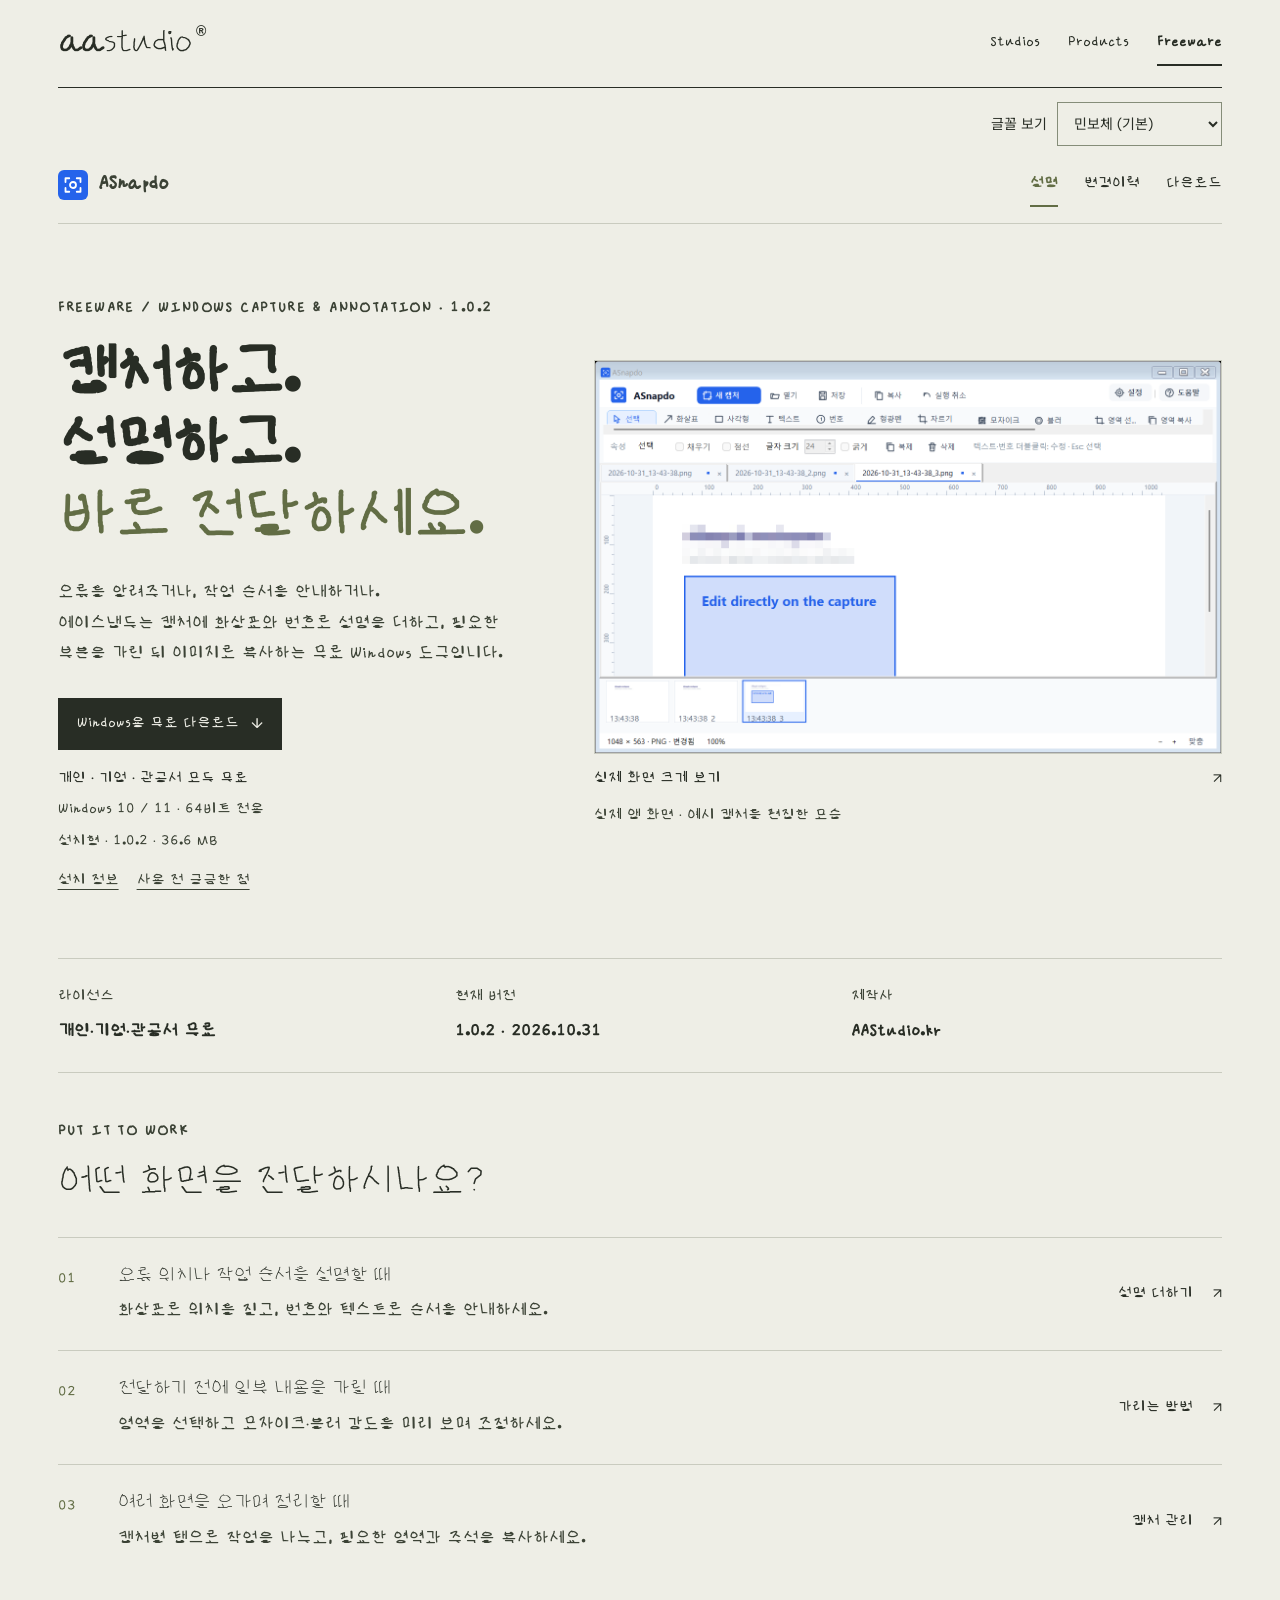
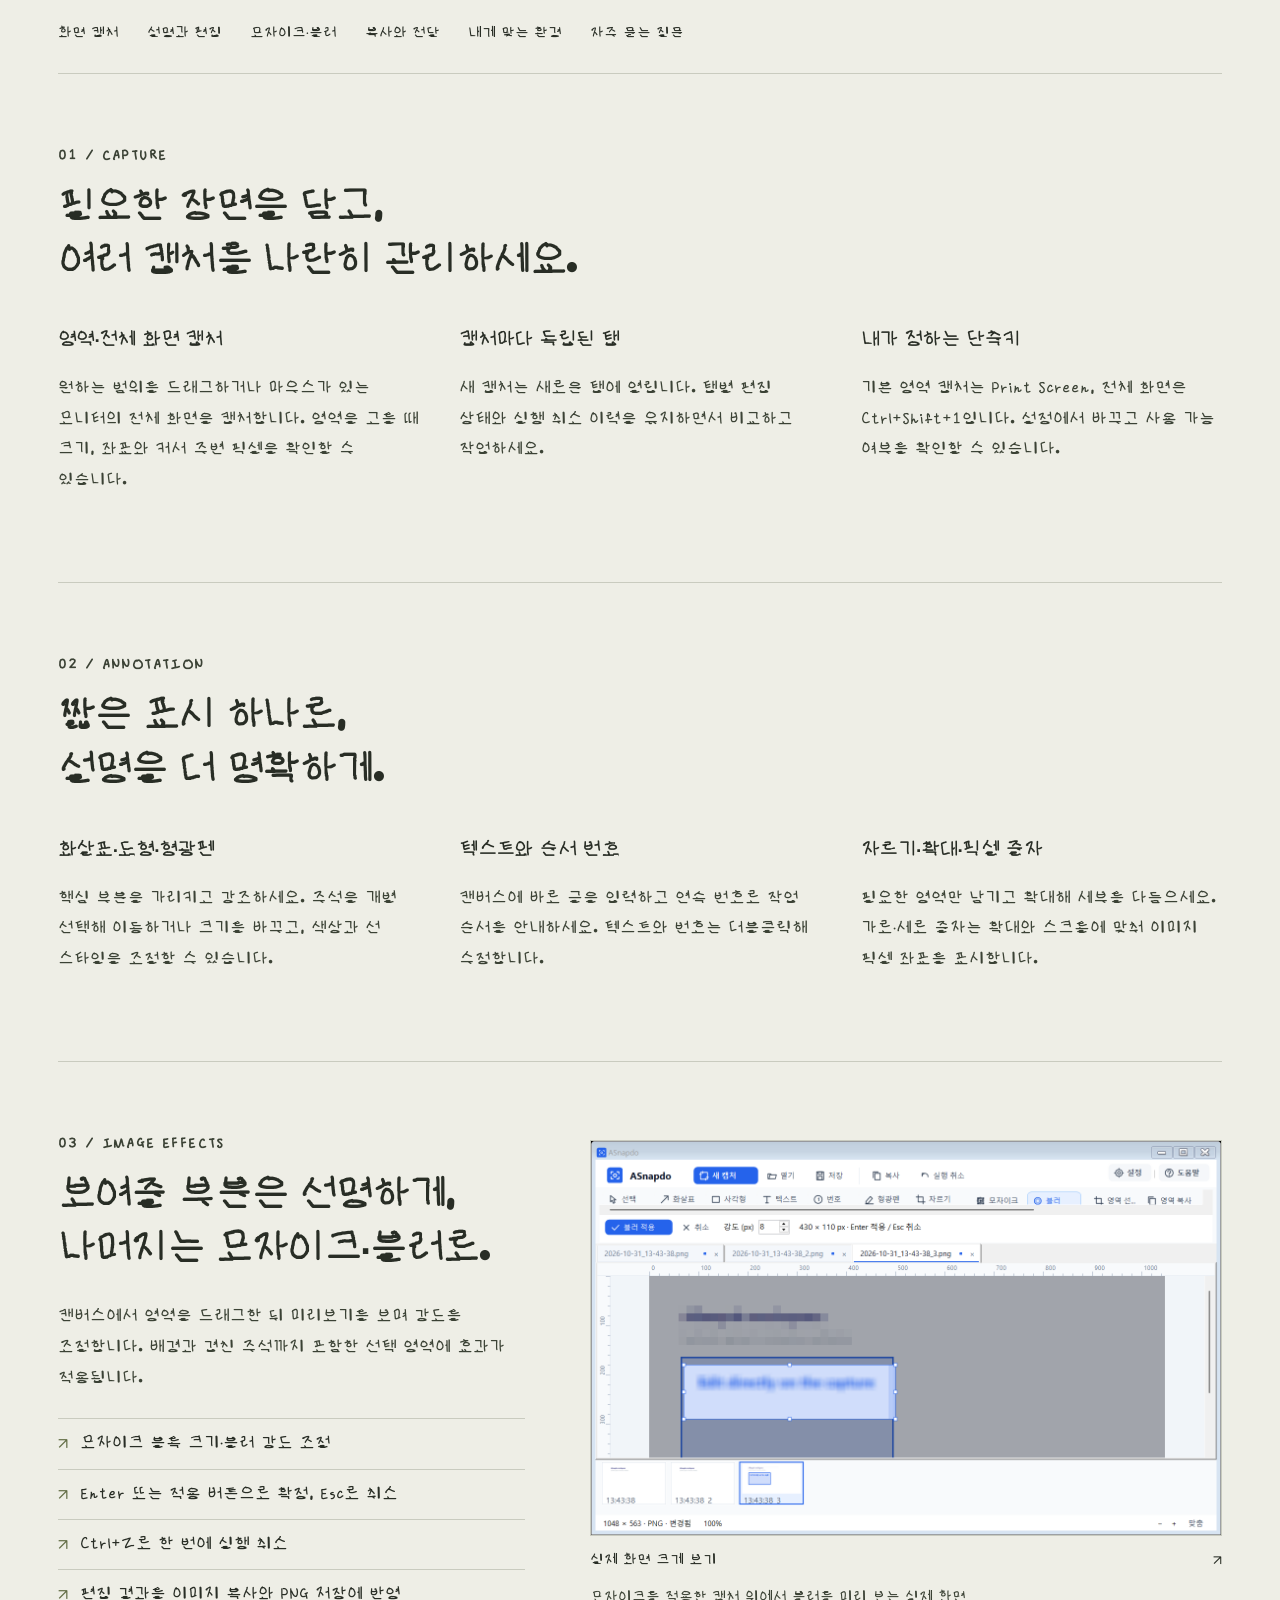
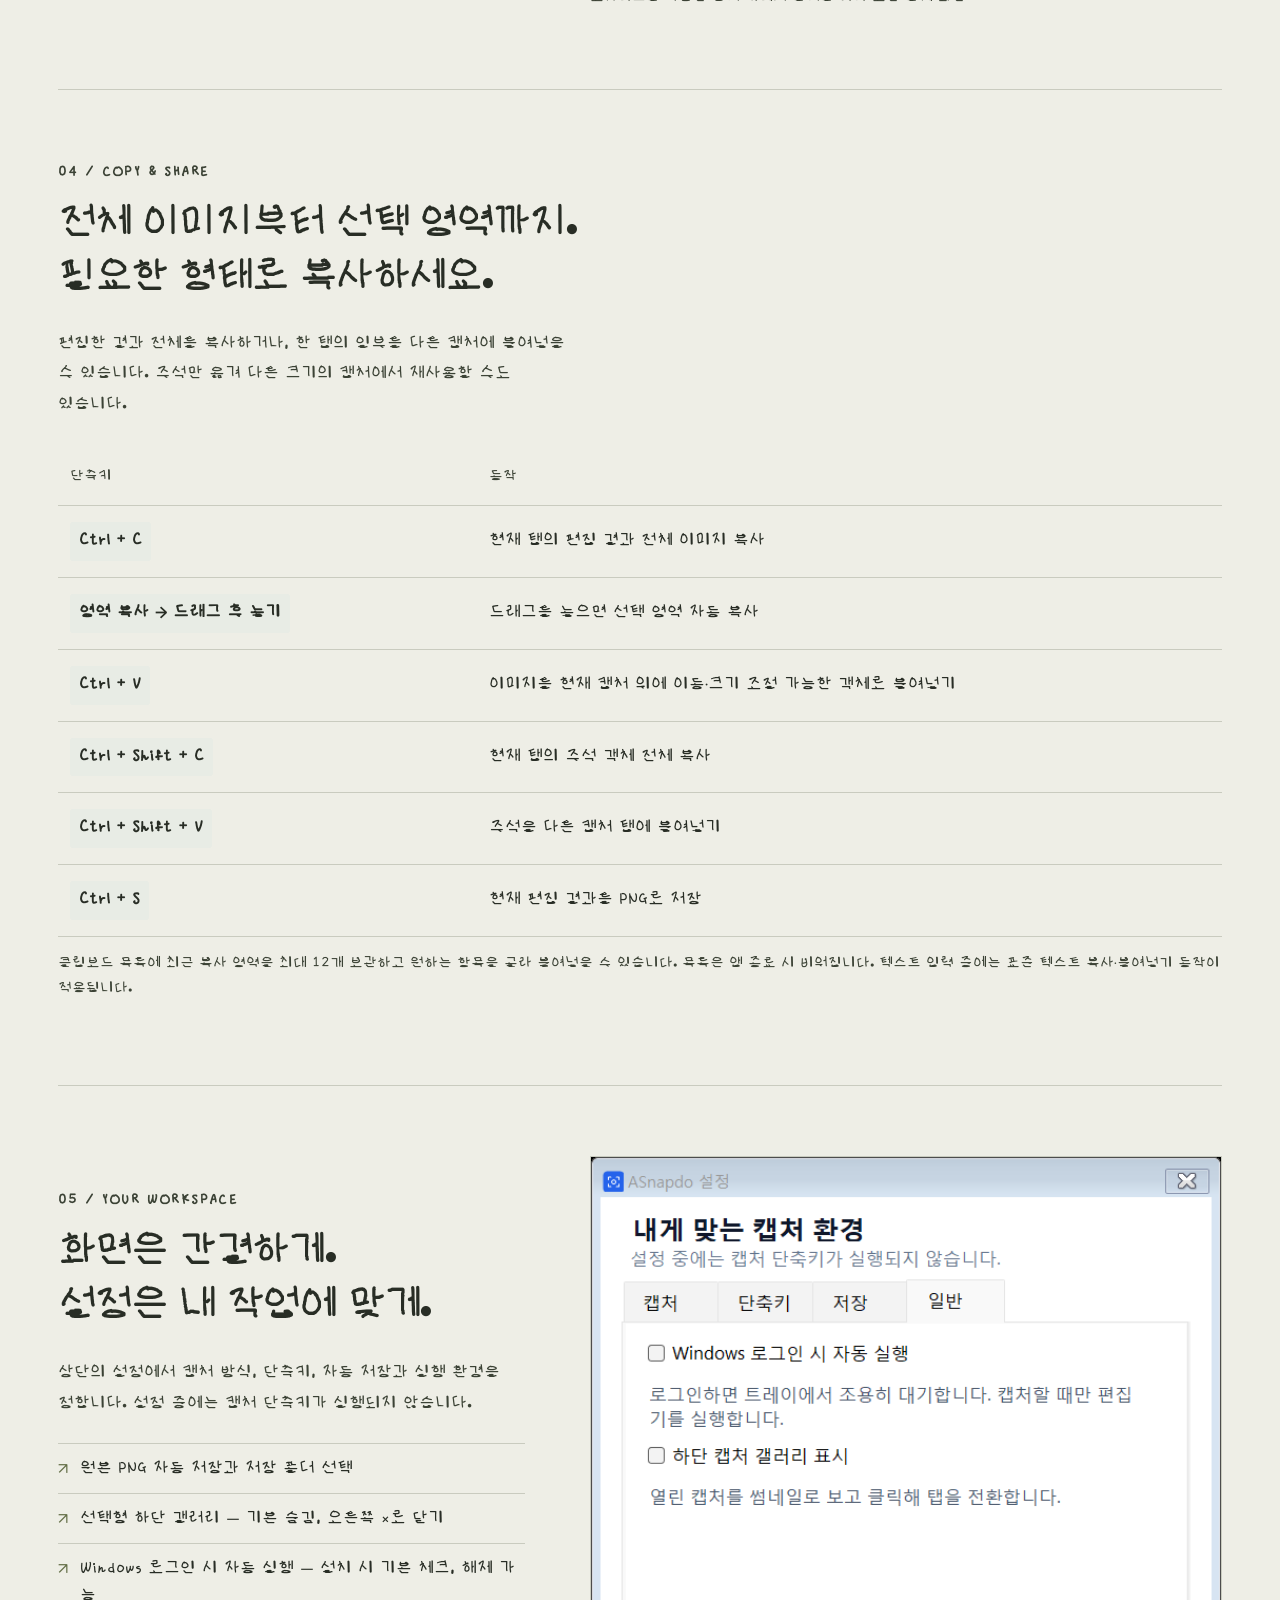
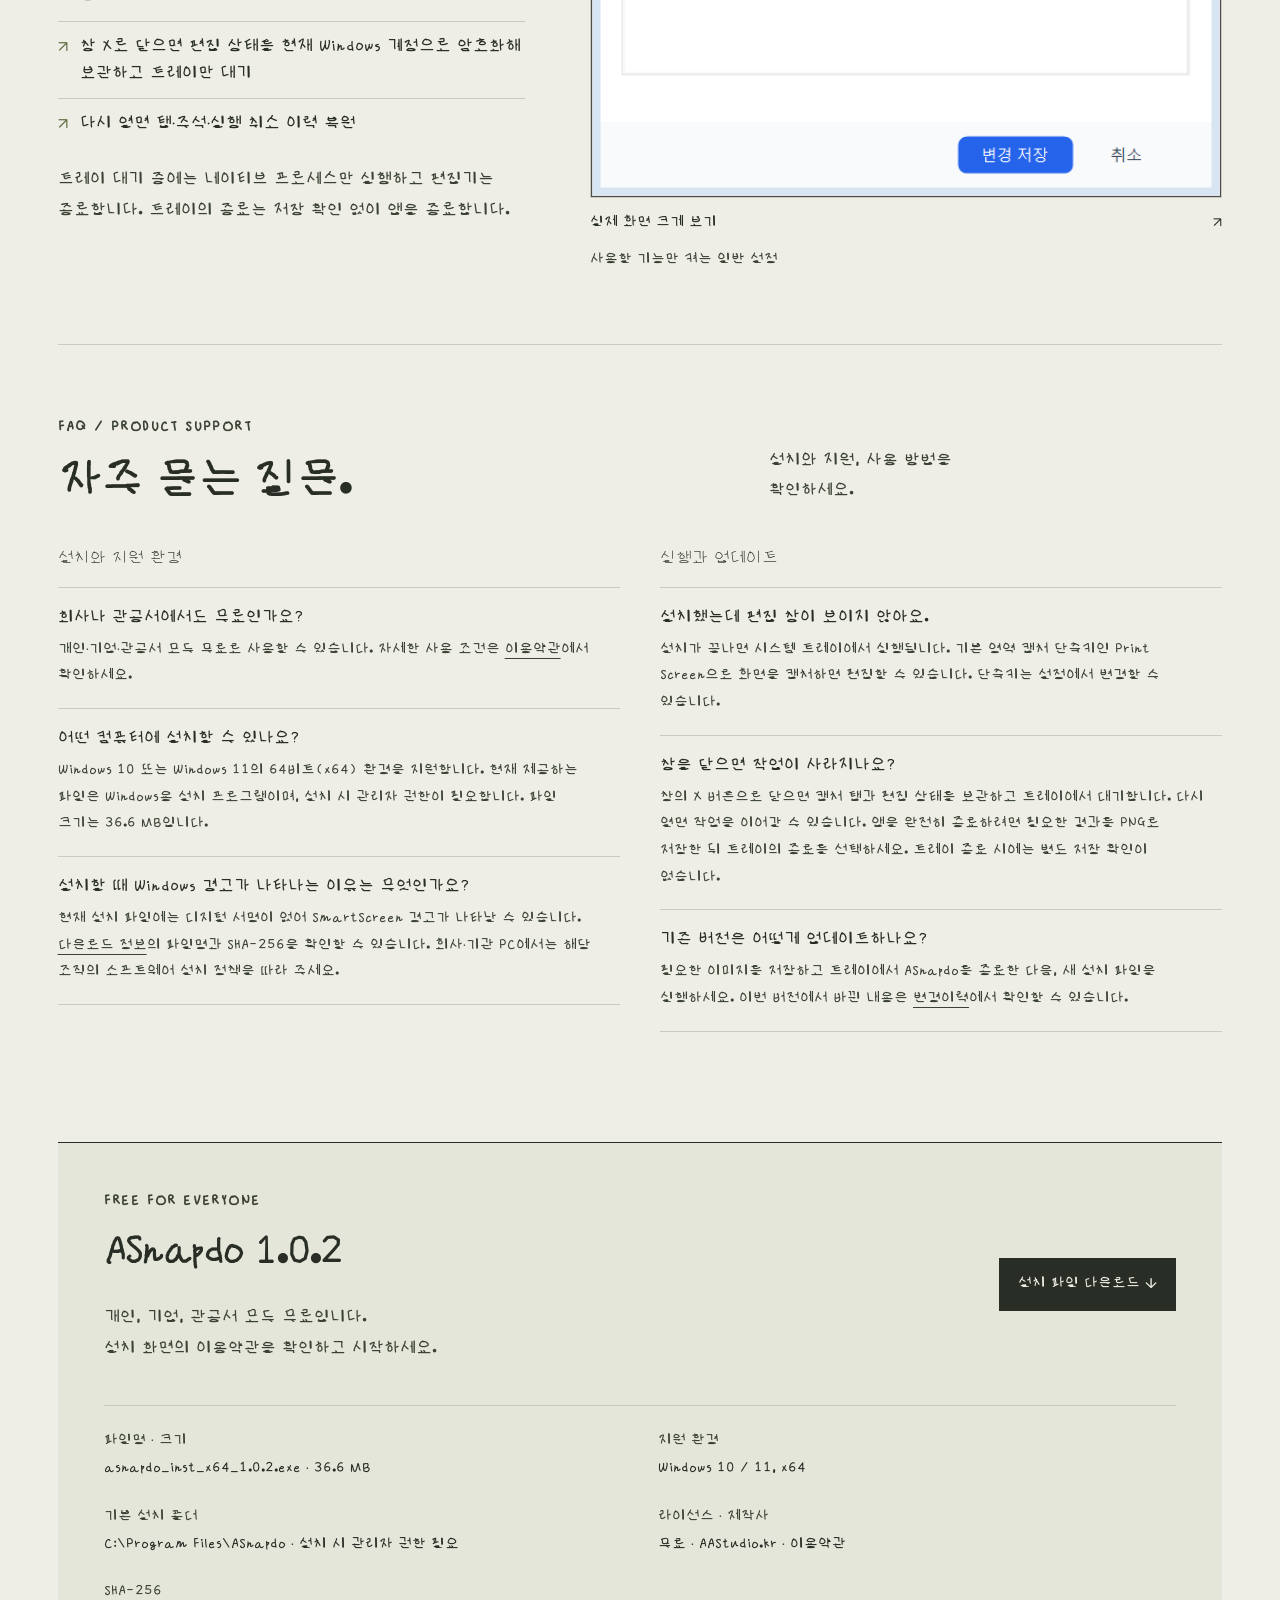
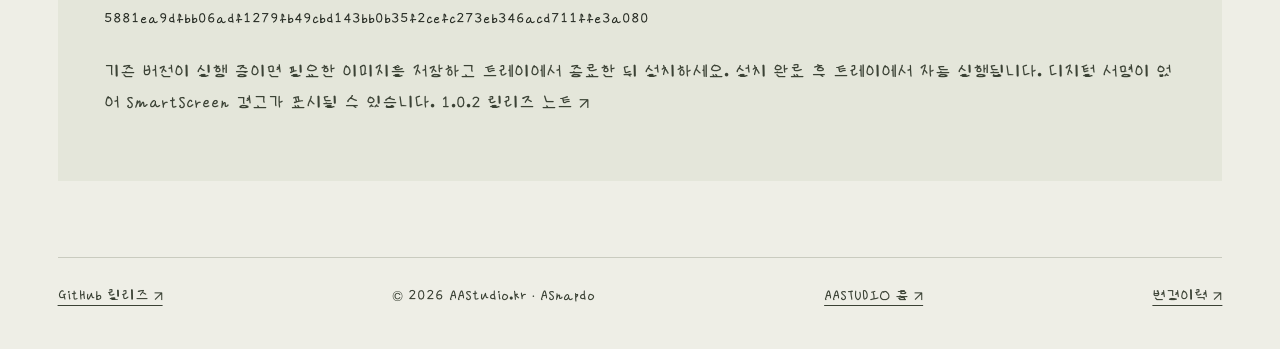
==== commit bd2c9b3d: "Add persistent Minbo and original font selector" ====
--- a/asnapdo/index.html
+++ b/asnapdo/index.html
@@ -6,9 +6,11 @@
   <meta name="description" content="에이스냅두 ASnapdo. 캡처 탭, 화살표·텍스트·번호, 모자이크·블러와 영역 복사를 지원하는 Windows 무료 캡처 편집기. 개인·기업·관공서 모두 무료.">
   <meta name="theme-color" content="#eeeee6"><link rel="canonical" href="https://aastudio.kr/asnapdo/">
   <link rel="icon" href="assets/asnapdo.svg" type="image/svg+xml"><link rel="stylesheet" href="../style.css"><link rel="stylesheet" href="product.css">
+  <script src="../font-preference.js"></script>
 </head>
 <body class="product-page">
   <header class="header site-header"><a class="wordmark" href="../" aria-label="AASTUDIO 홈">aa<span>studio</span><i>®</i></a><nav aria-label="사이트 메뉴"><a href="../#studios">Studios</a><a href="../products/">Products</a><a href="../freeware/" aria-current="location">Freeware</a></nav></header>
+  <div class="font-choice"><label for="font-choice">글꼴 보기</label><select id="font-choice"><option value="minbo">민보체 (기본)</option><option value="original">기존 폰트로 보기</option></select></div>
   <main class="product-container">
     <div class="product-subnav"><a class="product-identity" href="./"><img src="assets/asnapdo.svg" alt="" width="30" height="30">ASnapdo</a><nav class="product-tabs" aria-label="ASnapdo 메뉴"><a href="./" aria-current="page">설명</a><a href="changelog/">변경이력</a><a href="#download">다운로드</a></nav></div>
     <section class="product-hero" aria-labelledby="product-title"><div><div class="product-kicker">FREEWARE / WINDOWS CAPTURE & ANNOTATION · 1.0.2</div><h1 id="product-title">캡처하고.<br>설명하고.<br><em>바로 전달하세요.</em></h1><p class="product-lead">오류를 알려주거나, 작업 순서를 안내하거나.<br>에이스냅두는 캡처에 화살표와 번호로 설명을 더하고, 필요한 부분을 가린 뒤 이미지로 복사하는 무료 Windows 도구입니다.</p><div class="product-actions"><a class="snap-button" href="https://github.com/mant81/ASnapdo/releases/download/v1.0.2/asnapdo_inst_x64_1.0.2.exe">Windows용 무료 다운로드 <span aria-hidden="true">↓</span></a></div><div class="download-summary"><strong>개인 · 기업 · 관공서 모두 무료</strong><span>Windows 10 / 11 · 64비트 전용</span><span>설치형 · 1.0.2 · 36.6 MB</span><div><a href="#download">설치 정보</a><a href="#faq">사용 전 궁금한 점</a></div></div></div><figure class="product-shot"><a class="shot-preview" href="assets/asnapdo-gallery.png" data-screenshot><img src="assets/asnapdo-gallery.png" alt="세 개의 캡처 탭, 모자이크 편집 결과와 하단 선택형 갤러리가 열린 ASnapdo 실제 화면" width="1280" height="800" fetchpriority="high"><span class="shot-zoom">실제 화면 크게 보기 <span aria-hidden="true">↗</span></span></a><figcaption>실제 앱 화면 · 예시 캡처를 편집한 모습</figcaption></figure></section>
--- a/style.css
+++ b/style.css
@@ -1,33 +1,35 @@
 @import url('https://fonts.googleapis.com/css2?family=DM+Sans:wght@400;500;600;700&family=Manrope:wght@400;500;600;700;800&family=Noto+Sans+KR:wght@400;500;600;700&display=swap');
-:root{--paper:#eeeee6;--ink:#282d25;--muted:#73776b;--line:#c9cbbf;--orange:#ed623c;--olive:#626d45}*{box-sizing:border-box}html{scroll-behavior:smooth;scroll-padding-top:30px}body{margin:0;background:var(--paper);color:var(--ink);font-family:'DM Sans','Noto Sans KR',sans-serif;-webkit-font-smoothing:antialiased}a{color:inherit;text-decoration:none}a:focus-visible{outline:2px solid var(--orange);outline-offset:7px}a[href],button{cursor:pointer}::selection{background:var(--orange);color:var(--paper)}.header{margin:0 4.5%;height:104px;display:flex;align-items:center;justify-content:space-between;border-bottom:1px solid var(--ink)}.wordmark{font-family:'Manrope',sans-serif;font-size:33px;font-weight:800;letter-spacing:-2.2px;white-space:nowrap}.wordmark span{font-weight:500}.wordmark i{font-size:10px;font-style:normal;vertical-align:top;display:inline-block;margin:5px 0 0 5px;letter-spacing:0}nav{display:flex;align-items:center;gap:40px;font-size:13px}nav a span{margin-left:13px;font-size:10px}nav .nav-download{border:1px solid var(--ink);padding:13px 17px}nav a:hover,.text-link:hover{color:var(--orange)}.hero{padding:48px 4.5% 0;overflow:hidden}.eyebrow{font-size:10px;font-weight:600;letter-spacing:1.7px;display:flex;align-items:center;gap:9px}.status-dot{width:6px;height:6px;border-radius:50%;background:var(--orange)}h1{font-family:'Manrope',sans-serif;font-size:clamp(76px,10.6vw,165px);font-weight:500;letter-spacing:-.075em;line-height:1.03;margin:52px 0 41px;position:relative}h1 em{font-family:Georgia,serif;font-weight:400;letter-spacing:-.065em}.hero-period{color:var(--orange);font-size:1.1em;display:inline-block;line-height:.5;vertical-align:top;transform:translate(25px,30px)}.hero-bottom{display:grid;grid-template-columns:1fr 1fr 70px;align-items:center;gap:30px;margin:0 0 58px}.hero-bottom>p:first-child{font-size:24px;line-height:1.6;font-weight:500;letter-spacing:-1px}.hero-description{font-size:13px;line-height:1.95;color:#62675a}.circle-link{width:64px;height:64px;border:1px solid var(--ink);border-radius:50%;display:grid;place-items:center;font-size:28px;transition:background .2s}.circle-link:hover{background:var(--orange)}.hero-index{padding:18px 0;display:flex;justify-content:space-between;border-top:1px solid var(--line);font-size:9px;letter-spacing:1px}.studios{padding:82px 4.5% 0}.section-top{display:flex;align-items:baseline;justify-content:space-between;gap:20px;margin-bottom:40px}.section-top h2{font-size:17px;font-weight:500;letter-spacing:-.4px;margin:0}.section-top>span{font-size:9px;letter-spacing:1px}.studio{border-top:1px solid var(--ink);padding:30px 0 48px;display:grid;grid-template-columns:20% 43% 37%;min-height:340px}.studio-number{font-size:9px;letter-spacing:1px;padding-top:8px}.studio-copy h3{font-family:'Manrope',sans-serif;font-size:68px;font-weight:500;letter-spacing:-5px;margin:0 0 20px;line-height:1.2}.studio-copy h3>span{font-size:24px;letter-spacing:-1px;margin-left:14px}.studio-tagline{font-size:18px;font-weight:500;letter-spacing:-.5px;margin-bottom:18px}.body-copy{font-size:12px;color:#707466;line-height:1.9;margin-bottom:27px}.text-link{font-size:11px;border-bottom:1px solid var(--line);padding-bottom:8px;display:inline-flex;gap:40px}.coming{font-size:8px;letter-spacing:1px;display:inline-flex;align-items:center;gap:15px;color:var(--olive)}.coming:before{content:'';width:5px;height:5px;background:var(--olive);border-radius:50%}.coming span{font-size:10px;color:var(--muted);letter-spacing:0}.visual{height:280px;position:relative;overflow:hidden;display:grid;place-items:center;background:#e4e6da}.visual>span{position:absolute;bottom:16px;left:19px;font-size:8px;letter-spacing:1px}.blueprint{background-color:#e3e6da;background-image:linear-gradient(#c9cebe60 1px,transparent 1px),linear-gradient(90deg,#c9cebe60 1px,transparent 1px);background-size:22px 22px;color:var(--olive)}.blueprint svg{height:230px;width:100%;padding:8px}.intelligence-art{background:#e9dfd2;color:#a45c3e}.orb{position:absolute;border:1px solid #b88c6f70;width:210px;height:210px;border-radius:50%}.orb-one{transform:translateX(-50px)}.orb-two{transform:translateX(50px)}.orb-three{width:265px;height:140px;transform:rotate(-35deg)}.intelligence-art b{font-family:Georgia,serif;font-style:italic;font-weight:400;font-size:110px;letter-spacing:-9px;z-index:1}.intelligence-art b span{font-size:37px;vertical-align:top;display:inline-block;margin:25px 0 0 12px;color:var(--orange)}.factory-art{background:#dce0d3;color:var(--olive);padding:30px;display:block}.production{display:flex;gap:7px;position:absolute;right:26px;top:31px;align-items:end;height:48px}.production i{display:block;background:#a7b094;width:13px;height:28px}.production i:nth-child(2n){height:44px}.quality{border-top:1px solid #9da58c;border-bottom:1px solid #9da58c;margin-top:60px;padding:14px 0}.quality>span{font-size:7px;letter-spacing:1.4px}.quality strong{display:block;font-family:'Manrope',sans-serif;font-size:75px;font-weight:500;line-height:1.2}.quality strong span{font-size:45px;float:right}.quality>div{font-size:8px;letter-spacing:1px}.quality>div span{margin:0 18px}.tools{padding:72px 4.5% 85px;background:#e4e6da;margin-top:35px}.tools-intro{display:flex;align-items:end;justify-content:space-between;margin:54px 0 44px}.tools-intro>p{font-size:38px;font-weight:500;line-height:1.4;letter-spacing:-2px;margin:0}.tools-intro>span{font-size:12px;line-height:1.9;color:#707466;width:37%}.tool-row{display:grid;grid-template-columns:12% 35% 1fr 105px;align-items:center;gap:15px;border-top:1px solid #adb39f;padding:28px 0}.tool-row:last-child{border-bottom:1px solid #adb39f}.tool-icon{font-size:24px;color:var(--olive);letter-spacing:-4px}.db-icon{font-size:35px}.tool-row h3{font-family:'Manrope',sans-serif;font-size:22px;font-weight:500;letter-spacing:-.8px;margin:0}.tool-row h3 span{font-family:'Noto Sans KR',sans-serif;display:block;font-size:10px;letter-spacing:0;margin-top:8px;color:var(--muted)}.tool-row p{font-size:11px;color:#707466}.tool-action{font-size:10px;display:flex;justify-content:space-between;align-items:center}.tool-action span{font-size:20px}.unavailable{cursor:default;color:#777c6d}.download{background:var(--ink);color:var(--paper);padding:45px 4.5% 20px}.download>.eyebrow{font-size:9px;color:#b9bfa9}.download-main{display:grid;grid-template-columns:1.35fr 1fr;gap:60px;align-items:center;padding:45px 0 60px}.download h2{font-family:'Manrope',sans-serif;font-size:clamp(50px,6.7vw,100px);letter-spacing:-5px;line-height:1.1;font-weight:400;margin:0}.download h2 em{font-family:Georgia,serif;color:#c5cda9;font-weight:400}.edition{font-size:9px;letter-spacing:1.5px;color:#c5cda9}.download-copy p{font-size:12px;line-height:1.9;margin:20px 0 26px;color:#c4c8ba}.download-button{display:flex;align-items:center;justify-content:space-between;gap:24px;max-width:330px;background:#c5cda9;color:var(--ink);padding:18px 20px;font-size:12px}.download-button span{font-size:20px}.download-button[href]:hover{background:var(--paper)}.release-note{font-size:9px;color:#a6ad99;display:block;line-height:1.8;margin-top:13px}.download-foot{border-top:1px solid #545b4b;display:flex;align-items:center;justify-content:space-between;padding-top:16px;font-size:8px;letter-spacing:1.5px}.asterisk{color:var(--orange);font-size:45px;line-height:1}footer{padding:32px 4.5%;display:flex;align-items:center;gap:40px}footer .wordmark{font-size:26px}footer p{font-size:10px;color:var(--muted);flex:1}footer>span,.back-top{font-size:8px;letter-spacing:.7px}
-@media(min-width:1600px){body{max-width:1800px;margin:auto}}@media(max-width:900px){nav{gap:20px}.studio{grid-template-columns:16% 47% 37%}.studio-number{font-size:7px;line-height:1.7;max-width:100px}.studio-copy h3{font-size:53px}.studio-copy h3>span{font-size:20px;margin-left:8px}.body-copy{font-size:11px}.visual{height:260px}.studio-tagline{font-size:15px}.tool-row{grid-template-columns:9% 36% 1fr 70px;gap:10px}.tool-row h3{font-size:18px}.download-main{gap:30px}.download h2{letter-spacing:-3px}footer{gap:25px}footer p{display:none}footer>span{flex:1}}
-@media(max-width:600px){.header{height:82px;margin:0 6%}.wordmark{font-size:28px}nav{gap:18px;font-size:11px}nav a span{margin-left:3px}nav .nav-download{display:none}.hero{padding:32px 6% 0}.eyebrow{font-size:7px;letter-spacing:1.1px}h1{font-size:clamp(52px,12vw,74px);margin:46px 0 35px;letter-spacing:-4px}.hero-period{transform:translate(6px,14px);font-size:.9em}.hero-bottom{grid-template-columns:1fr 48px;gap:12px;margin-bottom:37px}.hero-bottom>p:first-child{font-size:21px;grid-column:1}.hero-description{grid-column:1;font-size:11px;margin:0}.circle-link{grid-column:2;grid-row:1/3;width:45px;height:45px;font-size:24px}.hero-index{font-size:7px;letter-spacing:.3px;gap:10px}.hero-index>span:nth-child(2){display:none}.studios{padding:52px 6% 0}.section-top{margin-bottom:24px;align-items:start}.section-top h2{font-size:14px}.section-top>span{font-size:7px;text-align:right;max-width:115px;line-height:1.6}.studio{grid-template-columns:1fr;padding:20px 0 32px;gap:22px}.studio-number{max-width:none;font-size:8px}.studio-copy h3{font-size:62px}.studio-copy h3>span{font-size:24px;margin-left:14px}.studio-tagline{font-size:18px}.body-copy{font-size:12px}.visual{height:240px}.blueprint svg{height:215px}.tools{padding:45px 6% 50px;margin-top:15px}.tools-intro{display:block;margin:35px 0}.tools-intro>p{font-size:30px}.tools-intro>span{display:block;width:100%;font-size:11px;margin-top:20px}.tool-row{grid-template-columns:38px 1fr 65px;gap:10px;padding:23px 0}.tool-row h3{font-size:18px}.tool-row p{grid-column:2;grid-row:2;margin:0;font-size:10px;line-height:1.7}.tool-action{grid-column:3;grid-row:1/3}.tool-icon{font-size:21px}.db-icon{font-size:30px}.download{padding:32px 6% 20px}.download-main{grid-template-columns:1fr;gap:38px;padding:35px 0 40px}.download h2{font-size:60px;letter-spacing:-3px}.download-button{max-width:none}.download-foot{font-size:6px;letter-spacing:.8px}footer{padding:27px 6%;gap:20px;flex-wrap:wrap}footer>span{font-size:7px}.back-top{font-size:7px}footer .wordmark{font-size:23px}footer .wordmark i{font-size:8px}}
+@font-face{font-family:'Minbo Site';src:url('assets/fonts/minbo/MinboSmall-Regular.woff2?v=0.1.3') format('woff2');font-weight:400;font-style:normal;font-display:swap;unicode-range:U+20-7E,U+3131-3163,U+AC00-D7A3;}
+@font-face{font-family:'Minbo Display';src:url('assets/fonts/minbo/Minbo-Regular.woff2?v=0.1.3') format('woff2');font-weight:400;font-style:normal;font-display:swap;unicode-range:U+20-7E,U+3131-3163,U+AC00-D7A3;}
+:root{--paper:#eeeee6;--ink:#282d25;--muted:#3b4235;--line:#c9cbbf;--orange:#ed623c;--olive:#626d45}*{box-sizing:border-box}html{scroll-behavior:smooth;scroll-padding-top:30px}body{margin:0;background:var(--paper);color:var(--ink);font-family:var(--minbo-body,'Minbo Site'),'DM Sans','Noto Sans KR',sans-serif;-webkit-font-smoothing:auto}a{color:inherit;text-decoration:none}a:focus-visible{outline:2px solid var(--orange);outline-offset:7px}a[href],button{cursor:pointer}::selection{background:var(--orange);color:var(--paper)}.header{margin:0 4.5%;height:104px;display:flex;align-items:center;justify-content:space-between;border-bottom:1px solid var(--ink)}.wordmark{font-family:var(--minbo-body,'Minbo Site'),'Manrope',sans-serif;font-size:33px;font-weight:800;letter-spacing:-2.2px;white-space:nowrap}.wordmark span{font-weight:500}.wordmark i{font-size:14px;font-style:normal;vertical-align:top;display:inline-block;margin:5px 0 0 5px;letter-spacing:0}nav{display:flex;align-items:center;gap:40px;font-size:14px}nav a span{margin-left:13px;font-size:14px}nav .nav-download{border:1px solid var(--ink);padding:13px 17px}nav a:hover,.text-link:hover{color:var(--orange)}.hero{padding:48px 4.5% 0;overflow:hidden}.eyebrow{font-size:14px;font-weight:600;letter-spacing:1.7px;display:flex;align-items:center;gap:9px}.status-dot{width:6px;height:6px;border-radius:50%;background:var(--orange)}h1{font-family:var(--minbo-body,'Minbo Site'),'Manrope',sans-serif;font-size:clamp(76px,10.6vw,165px);font-weight:500;letter-spacing:-.075em;line-height:1.03;margin:52px 0 41px;position:relative}h1 em{font-family:var(--minbo-body,'Minbo Site'),Georgia,serif;font-weight:400;letter-spacing:-.065em}.hero-period{color:var(--orange);font-size:1.1em;display:inline-block;line-height:.5;vertical-align:top;transform:translate(25px,30px)}.hero-bottom{display:grid;grid-template-columns:1fr 1fr 70px;align-items:center;gap:30px;margin:0 0 58px}.hero-bottom>p:first-child{font-size:24px;line-height:1.6;font-weight:500;letter-spacing:-1px}.hero-description{font-size:14px;line-height:1.95;color:#3b4235}.circle-link{width:64px;height:64px;border:1px solid var(--ink);border-radius:50%;display:grid;place-items:center;font-size:28px;transition:background .2s}.circle-link:hover{background:var(--orange)}.hero-index{padding:18px 0;display:flex;justify-content:space-between;border-top:1px solid var(--line);font-size:14px;letter-spacing:1px}.studios{padding:82px 4.5% 0}.section-top{display:flex;align-items:baseline;justify-content:space-between;gap:20px;margin-bottom:40px}.section-top h2{font-size:17px;font-weight:500;letter-spacing:-.4px;margin:0}.section-top>span{font-size:14px;letter-spacing:1px}.studio{border-top:1px solid var(--ink);padding:30px 0 48px;display:grid;grid-template-columns:20% 43% 37%;min-height:340px}.studio-number{font-size:14px;letter-spacing:1px;padding-top:8px}.studio-copy h3{font-family:var(--minbo-body,'Minbo Site'),'Manrope',sans-serif;font-size:68px;font-weight:500;letter-spacing:-5px;margin:0 0 20px;line-height:1.2}.studio-copy h3>span{font-size:24px;letter-spacing:-1px;margin-left:14px}.studio-tagline{font-size:18px;font-weight:500;letter-spacing:-.5px;margin-bottom:18px}.body-copy{font-size:14px;color:#3b4235;line-height:1.9;margin-bottom:27px}.text-link{font-size:14px;border-bottom:1px solid var(--line);padding-bottom:8px;display:inline-flex;gap:40px}.coming{font-size:14px;letter-spacing:1px;display:inline-flex;align-items:center;gap:15px;color:var(--olive)}.coming:before{content:'';width:5px;height:5px;background:var(--olive);border-radius:50%}.coming span{font-size:14px;color:var(--muted);letter-spacing:0}.visual{height:280px;position:relative;overflow:hidden;display:grid;place-items:center;background:#e4e6da}.visual>span{position:absolute;bottom:16px;left:19px;font-size:14px;letter-spacing:1px}.blueprint{background-color:#e3e6da;background-image:linear-gradient(#c9cebe60 1px,transparent 1px),linear-gradient(90deg,#c9cebe60 1px,transparent 1px);background-size:22px 22px;color:var(--olive)}.blueprint svg{height:230px;width:100%;padding:8px}.intelligence-art{background:#e9dfd2;color:#a45c3e}.orb{position:absolute;border:1px solid #b88c6f70;width:210px;height:210px;border-radius:50%}.orb-one{transform:translateX(-50px)}.orb-two{transform:translateX(50px)}.orb-three{width:265px;height:140px;transform:rotate(-35deg)}.intelligence-art b{font-family:var(--minbo-body,'Minbo Site'),Georgia,serif;font-style:italic;font-weight:400;font-size:110px;letter-spacing:-9px;z-index:1}.intelligence-art b span{font-size:37px;vertical-align:top;display:inline-block;margin:25px 0 0 12px;color:var(--orange)}.factory-art{background:#dce0d3;color:var(--olive);padding:30px;display:block}.production{display:flex;gap:7px;position:absolute;right:26px;top:31px;align-items:end;height:48px}.production i{display:block;background:#a7b094;width:13px;height:28px}.production i:nth-child(2n){height:44px}.quality{border-top:1px solid #9da58c;border-bottom:1px solid #9da58c;margin-top:60px;padding:14px 0}.quality>span{font-size:14px;letter-spacing:1.4px}.quality strong{display:block;font-family:var(--minbo-body,'Minbo Site'),'Manrope',sans-serif;font-size:75px;font-weight:500;line-height:1.2}.quality strong span{font-size:45px;float:right}.quality>div{font-size:14px;letter-spacing:1px}.quality>div span{margin:0 18px}.tools{padding:72px 4.5% 85px;background:#e4e6da;margin-top:35px}.tools-intro{display:flex;align-items:end;justify-content:space-between;margin:54px 0 44px}.tools-intro>p{font-size:38px;font-weight:500;line-height:1.4;letter-spacing:-2px;margin:0}.tools-intro>span{font-size:14px;line-height:1.9;color:#3b4235;width:37%}.tool-row{display:grid;grid-template-columns:12% 35% 1fr 105px;align-items:center;gap:15px;border-top:1px solid #adb39f;padding:28px 0}.tool-row:last-child{border-bottom:1px solid #adb39f}.tool-icon{font-size:24px;color:var(--olive);letter-spacing:-4px}.db-icon{font-size:35px}.tool-row h3{font-family:var(--minbo-body,'Minbo Site'),'Manrope',sans-serif;font-size:22px;font-weight:500;letter-spacing:-.8px;margin:0}.tool-row h3 span{font-family:var(--minbo-body,'Minbo Site'),'Noto Sans KR',sans-serif;display:block;font-size:14px;letter-spacing:0;margin-top:8px;color:var(--muted)}.tool-row p{font-size:14px;color:#3b4235}.tool-action{font-size:14px;display:flex;justify-content:space-between;align-items:center}.tool-action span{font-size:20px}.unavailable{cursor:default;color:#3b4235}.download{background:var(--ink);color:var(--paper);padding:45px 4.5% 20px}.download>.eyebrow{font-size:14px;color:#b9bfa9}.download-main{display:grid;grid-template-columns:1.35fr 1fr;gap:60px;align-items:center;padding:45px 0 60px}.download h2{font-family:var(--minbo-body,'Minbo Site'),'Manrope',sans-serif;font-size:clamp(50px,6.7vw,100px);letter-spacing:-5px;line-height:1.1;font-weight:400;margin:0}.download h2 em{font-family:var(--minbo-body,'Minbo Site'),Georgia,serif;color:#c5cda9;font-weight:400}.edition{font-size:14px;letter-spacing:1.5px;color:#c5cda9}.download-copy p{font-size:14px;line-height:1.9;margin:20px 0 26px;color:#c4c8ba}.download-button{display:flex;align-items:center;justify-content:space-between;gap:24px;max-width:330px;background:#c5cda9;color:var(--ink);padding:18px 20px;font-size:14px}.download-button span{font-size:20px}.download-button[href]:hover{background:var(--paper)}.release-note{font-size:14px;color:#a6ad99;display:block;line-height:1.8;margin-top:13px}.download-foot{border-top:1px solid #545b4b;display:flex;align-items:center;justify-content:space-between;padding-top:16px;font-size:14px;letter-spacing:1.5px}.asterisk{color:var(--orange);font-size:45px;line-height:1}footer{padding:32px 4.5%;display:flex;align-items:center;gap:40px}footer .wordmark{font-size:26px}footer p{font-size:14px;color:var(--muted);flex:1}footer>span,.back-top{font-size:14px;letter-spacing:.7px}
+@media(min-width:1600px){body{max-width:1800px;margin:auto}}@media(max-width:900px){nav{gap:20px}.studio{grid-template-columns:16% 47% 37%}.studio-number{font-size:14px;line-height:1.7;max-width:100px}.studio-copy h3{font-size:53px}.studio-copy h3>span{font-size:20px;margin-left:8px}.body-copy{font-size:14px}.visual{height:260px}.studio-tagline{font-size:16px}.tool-row{grid-template-columns:9% 36% 1fr 70px;gap:10px}.tool-row h3{font-size:18px}.download-main{gap:30px}.download h2{letter-spacing:-3px}footer{gap:25px}footer p{display:none}footer>span{flex:1}}
+@media(max-width:600px){.header{height:82px;margin:0 6%}.wordmark{font-size:28px}nav{gap:18px;font-size:14px}nav a span{margin-left:3px}nav .nav-download{display:none}.hero{padding:32px 6% 0}.eyebrow{font-size:14px;letter-spacing:1.1px}h1{font-size:clamp(52px,12vw,74px);margin:46px 0 35px;letter-spacing:-4px}.hero-period{transform:translate(6px,14px);font-size:.9em}.hero-bottom{grid-template-columns:1fr 48px;gap:12px;margin-bottom:37px}.hero-bottom>p:first-child{font-size:21px;grid-column:1}.hero-description{grid-column:1;font-size:14px;margin:0}.circle-link{grid-column:2;grid-row:1/3;width:45px;height:45px;font-size:24px}.hero-index{font-size:14px;letter-spacing:.3px;gap:10px}.hero-index>span:nth-child(2){display:none}.studios{padding:52px 6% 0}.section-top{margin-bottom:24px;align-items:start}.section-top h2{font-size:16px}.section-top>span{font-size:14px;text-align:right;max-width:115px;line-height:1.6}.studio{grid-template-columns:1fr;padding:20px 0 32px;gap:22px}.studio-number{max-width:none;font-size:14px}.studio-copy h3{font-size:62px}.studio-copy h3>span{font-size:24px;margin-left:14px}.studio-tagline{font-size:18px}.body-copy{font-size:14px}.visual{height:240px}.blueprint svg{height:215px}.tools{padding:45px 6% 50px;margin-top:15px}.tools-intro{display:block;margin:35px 0}.tools-intro>p{font-size:30px}.tools-intro>span{display:block;width:100%;font-size:14px;margin-top:20px}.tool-row{grid-template-columns:38px 1fr 65px;gap:10px;padding:23px 0}.tool-row h3{font-size:18px}.tool-row p{grid-column:2;grid-row:2;margin:0;font-size:14px;line-height:1.7}.tool-action{grid-column:3;grid-row:1/3}.tool-icon{font-size:21px}.db-icon{font-size:30px}.download{padding:32px 6% 20px}.download-main{grid-template-columns:1fr;gap:38px;padding:35px 0 40px}.download h2{font-size:60px;letter-spacing:-3px}.download-button{max-width:none}.download-foot{font-size:14px;letter-spacing:.8px}footer{padding:27px 6%;gap:20px;flex-wrap:wrap}footer>span{font-size:14px}.back-top{font-size:14px}footer .wordmark{font-size:23px}footer .wordmark i{font-size:14px}}
 @media(prefers-reduced-motion:reduce){html{scroll-behavior:auto}*{transition:none!important}}
 .tool-icon{white-space:nowrap}
-@media(max-width:600px){.factory-art .quality{margin-top:43px}.factory-art .production{top:23px;height:38px}.factory-art .quality strong{font-size:63px}.factory-art>span{bottom:12px;font-size:7px}}
+@media(max-width:600px){.factory-art .quality{margin-top:43px}.factory-art .production{top:23px;height:38px}.factory-art .quality strong{font-size:63px}.factory-art>span{bottom:12px;font-size:14px}}
 
 /* Hero: a shared grid connects the headline, studio map and introduction. */
 .hero-stage{display:grid;grid-template-columns:minmax(0,1fr) minmax(260px,.43fr);gap:5%;align-items:center;padding:56px 0 42px}
 .hero-stage h1{font-size:clamp(65px,8.2vw,132px);margin:0;letter-spacing:-.075em;line-height:1.08;white-space:nowrap}
 .hero-stage .hero-period{font-size:.63em;transform:translate(14px,20px)}
 .hero-map{align-self:stretch;display:flex;flex-direction:column;justify-content:center;padding-top:8px;color:var(--olive)}
-.hero-map-caption{display:flex;justify-content:space-between;font-size:8px;letter-spacing:1.5px;color:var(--muted)}
+.hero-map-caption{display:flex;justify-content:space-between;font-size:14px;letter-spacing:1.5px;color:var(--muted)}
 .hero-map svg{display:block;width:100%;max-height:310px;margin:10px 0}
 .map-guide{stroke:var(--line);stroke-width:.7;stroke-dasharray:2 5}
 .map-orbit{stroke:#9aa38b;stroke-width:.8}
 .map-triangle{stroke:var(--olive);stroke-width:.8;opacity:.45}
 .map-node{fill:var(--olive)}
-.hero-map text{fill:var(--ink);font-family:'Manrope',sans-serif;font-size:15px;font-weight:500;letter-spacing:-.5px}
+.hero-map text{fill:var(--ink);font-family:var(--minbo-body,'Minbo Site'),'Manrope',sans-serif;font-size:16px;font-weight:500;letter-spacing:-.5px}
 .map-center{stroke:var(--orange);stroke-width:5}
-.hero-map-key{display:flex;justify-content:space-between;gap:8px;font-size:8px;letter-spacing:.25px}
+.hero-map-key{display:flex;justify-content:space-between;gap:8px;font-size:14px;letter-spacing:.25px}
 .hero-bottom{grid-template-columns:minmax(0,1fr) minmax(260px,.43fr);column-gap:5%;position:relative;align-items:start;border-top:1px solid var(--line);padding:26px 0 32px;margin:0}
 .hero-bottom>p:first-child{font-size:23px;line-height:1.65;letter-spacing:-.8px;margin:0;padding-left:18px;border-left:2px solid var(--orange)}
-.hero-bottom .hero-description{font-size:12px;line-height:1.95;margin:0;padding-right:0;word-break:keep-all}
+.hero-bottom .hero-description{font-size:14px;line-height:1.95;margin:0;padding-right:0;word-break:keep-all}
 .hero-bottom .circle-link{position:absolute;left:calc(100% / 1.43 - 80px);top:31px;width:48px;height:48px;font-size:24px;border-color:#a5aa98}
 .hero-index{padding:16px 0}
 @media(min-width:1800px){.hero-stage h1{font-size:132px}}
-@media(max-width:1000px) and (min-width:601px){.hero-stage{grid-template-columns:minmax(0,1fr) 230px;gap:24px;padding:46px 0 34px}.hero-stage h1{font-size:7.6vw}.hero-stage .hero-period{transform:translate(7px,15px)}.hero-map-key{font-size:7px}.hero-bottom{grid-template-columns:minmax(0,1fr) 230px;gap:24px}.hero-bottom>p:first-child{font-size:20px}.hero-bottom .hero-description{font-size:10px}.hero-bottom .circle-link{left:auto;right:270px;width:40px;height:40px}}
-@media(max-width:600px){.hero-stage{grid-template-columns:1fr;gap:28px;padding:34px 0 26px}.hero-stage h1{font-size:12vw;letter-spacing:-.065em;line-height:1.12}.hero-stage .hero-period{transform:translate(7px,12px)}.hero-map{display:grid;grid-template-columns:1fr 1.2fr;align-items:center;position:relative;padding:18px 0 0;border-top:1px solid var(--line);min-height:150px}.hero-map-caption{align-self:start;flex-direction:column;gap:8px;font-size:7px;line-height:1.5}.hero-map svg{grid-column:2;grid-row:1/3;width:100%;max-height:160px;margin:0}.hero-map-key{grid-column:1;grid-row:2;flex-direction:column;gap:7px;font-size:9px;align-self:end;padding-bottom:8px}.hero-bottom{grid-template-columns:1fr 44px;gap:19px;padding:24px 0 27px}.hero-bottom>p:first-child{grid-column:1;font-size:20px;padding-left:14px}.hero-bottom .hero-description{grid-column:1/3;font-size:11px;padding-left:16px}.hero-bottom .circle-link{position:static;grid-column:2;grid-row:1;width:42px;height:42px;align-self:center;font-size:22px}.hero-index{font-size:6px;letter-spacing:.4px}}
+@media(max-width:1000px) and (min-width:601px){.hero-stage{grid-template-columns:minmax(0,1fr) 230px;gap:24px;padding:46px 0 34px}.hero-stage h1{font-size:7.6vw}.hero-stage .hero-period{transform:translate(7px,15px)}.hero-map-key{font-size:14px}.hero-bottom{grid-template-columns:minmax(0,1fr) 230px;gap:24px}.hero-bottom>p:first-child{font-size:20px}.hero-bottom .hero-description{font-size:14px}.hero-bottom .circle-link{left:auto;right:270px;width:40px;height:40px}}
+@media(max-width:600px){.hero-stage{grid-template-columns:1fr;gap:28px;padding:34px 0 26px}.hero-stage h1{font-size:12vw;letter-spacing:-.065em;line-height:1.12}.hero-stage .hero-period{transform:translate(7px,12px)}.hero-map{display:grid;grid-template-columns:1fr 1.2fr;align-items:center;position:relative;padding:18px 0 0;border-top:1px solid var(--line);min-height:150px}.hero-map-caption{align-self:start;flex-direction:column;gap:8px;font-size:14px;line-height:1.5}.hero-map svg{grid-column:2;grid-row:1/3;width:100%;max-height:160px;margin:0}.hero-map-key{grid-column:1;grid-row:2;flex-direction:column;gap:7px;font-size:14px;align-self:end;padding-bottom:8px}.hero-bottom{grid-template-columns:1fr 44px;gap:19px;padding:24px 0 27px}.hero-bottom>p:first-child{grid-column:1;font-size:20px;padding-left:14px}.hero-bottom .hero-description{grid-column:1/3;font-size:14px;padding-left:16px}.hero-bottom .circle-link{position:static;grid-column:2;grid-row:1;width:42px;height:42px;align-self:center;font-size:22px}.hero-index{font-size:14px;letter-spacing:.4px}}
 
 /* Editorial type: a staggered entrance, then a travelling wave of orange. */
 .hero-line-clip{display:inline-block;overflow:hidden;vertical-align:bottom;padding:0 .08em .08em;margin:0 -.08em -.08em}
@@ -49,7 +51,7 @@
 .map-node.map-phase-3,.map-label.map-phase-3{animation-delay:4s}
 .map-center{transform-origin:180px 154px;animation:center-turn 12s cubic-bezier(.45,0,.2,1) infinite}
 .motion-toggle{appearance:none;border:0;padding:0;background:none;color:var(--muted);font:inherit;letter-spacing:1px;display:inline-flex;align-items:center;gap:6px;cursor:pointer}
-.motion-toggle span{color:var(--olive)}.motion-toggle i{font-style:normal;color:var(--orange);font-size:10px;letter-spacing:-2px;margin-left:3px}
+.motion-toggle span{color:var(--olive)}.motion-toggle i{font-style:normal;color:var(--orange);font-size:14px;letter-spacing:-2px;margin-left:3px}
 .motion-toggle:hover{color:var(--ink)}.motion-toggle:focus-visible{outline:2px solid var(--orange);outline-offset:5px}
 .hero.motion-paused *,.hero.motion-paused *::after,.hero.motion-idle *,.hero.motion-idle *::after{animation-play-state:paused!important}
 @keyframes hero-arrive{from{opacity:0;transform:translateY(105%) rotate(2deg)}to{opacity:1;transform:translateY(0) rotate(0)}}
@@ -133,38 +135,38 @@
 .catalog-container{max-width:1320px;margin:auto;padding:0 4.5%;min-height:calc(100vh - 200px)}
 .catalog-section{padding:52px 0 76px;scroll-margin-top:24px}
 .catalog-heading{padding-bottom:34px;margin-bottom:40px;border-bottom:1px solid var(--ink)}
-.catalog-heading h1{font-family:'Manrope',sans-serif;font-size:clamp(48px,6vw,80px);font-weight:500;letter-spacing:-.065em;line-height:1.1;margin:20px 0}
-.catalog-heading p{font-size:15px;line-height:1.9;color:#62675a;margin:0;word-break:keep-all}
+.catalog-heading h1{font-family:var(--minbo-body,'Minbo Site'),'Manrope',sans-serif;font-size:clamp(48px,6vw,80px);font-weight:500;letter-spacing:-.065em;line-height:1.1;margin:20px 0}
+.catalog-heading p{font-size:16px;line-height:1.9;color:#3b4235;margin:0;word-break:keep-all}
 .catalog-product{display:grid;grid-template-columns:1fr 1fr;gap:8%;align-items:start;padding:8px 0 46px}
-.catalog-label{font-size:10px;letter-spacing:1px;color:#62675a;line-height:1.8}
-.catalog-product h2,.product-launch-card h2{font-family:'Manrope',sans-serif;font-size:clamp(38px,4.5vw,60px);line-height:1.2;font-weight:500;letter-spacing:-2px;margin:20px 0}
+.catalog-label{font-size:14px;letter-spacing:1px;color:#3b4235;line-height:1.8}
+.catalog-product h2,.product-launch-card h2{font-family:var(--minbo-body,'Minbo Site'),'Manrope',sans-serif;font-size:clamp(38px,4.5vw,60px);line-height:1.2;font-weight:500;letter-spacing:-2px;margin:20px 0}
 .catalog-tagline{font-size:20px;line-height:1.6;letter-spacing:-.6px;margin:0}
-.catalog-product .download-copy p{font-size:14px;line-height:1.9;color:#62675a;margin:18px 0 24px;max-width:480px;word-break:keep-all}
-.catalog-status,.freeware-badge{display:inline-block;font-size:10px;font-weight:500;line-height:1.6;letter-spacing:.5px;padding:5px 9px;border:1px solid #adb39f;color:var(--olive)}
-.catalog-pending{display:block;font-size:12px;color:#62675a}
-.catalog-note{display:block;font-size:11px;line-height:1.8;margin-top:10px;color:#62675a}
+.catalog-product .download-copy p{font-size:16px;line-height:1.9;color:#3b4235;margin:18px 0 24px;max-width:480px;word-break:keep-all}
+.catalog-status,.freeware-badge{display:inline-block;font-size:14px;font-weight:500;line-height:1.6;letter-spacing:.5px;padding:5px 9px;border:1px solid #adb39f;color:var(--olive)}
+.catalog-pending{display:block;font-size:14px;color:#3b4235}
+.catalog-note{display:block;font-size:14px;line-height:1.8;margin-top:10px;color:#3b4235}
 .catalog-tools{scroll-margin-top:24px}
 .catalog-tools>.catalog-label{padding:18px 0;font-weight:500;margin:0}
 .catalog-tools .tool-row:last-child{border-bottom:0}
 .catalog-tools .tool-row{border-color:var(--line)}
 .catalog-product{scroll-margin-top:24px}
 .product-launch-card{display:grid;grid-template-columns:.8fr 1.2fr;gap:60px;align-items:center}
-.product-identity{display:flex;align-items:center;flex-wrap:wrap;gap:12px;font-size:10px;letter-spacing:.5px;color:#62675a}
+.product-identity{display:flex;align-items:center;flex-wrap:wrap;gap:12px;font-size:14px;letter-spacing:.5px;color:#3b4235}
 .product-identity img{width:36px;height:36px}
-.product-launch-card p{font-size:14px;line-height:1.9;color:#62675a;word-break:keep-all}
+.product-launch-card p{font-size:16px;line-height:1.9;color:#3b4235;word-break:keep-all}
 .product-actions{display:flex;flex-wrap:wrap;gap:12px;margin:28px 0 16px}
-.snap-button{display:inline-flex;align-items:center;justify-content:center;gap:12px;min-height:44px;padding:14px 18px;font-size:13px;font-weight:500;line-height:1.6;border:1px solid var(--ink);background:var(--ink);color:var(--paper);transition:background .2s}
+.snap-button{display:inline-flex;align-items:center;justify-content:center;gap:12px;min-height:44px;padding:14px 18px;font-size:14px;font-weight:500;line-height:1.6;border:1px solid var(--ink);background:var(--ink);color:var(--paper);transition:background .2s}
 .snap-button:hover{background:var(--olive);border-color:var(--olive)}
 .snap-button.secondary{background:transparent;color:var(--ink);border-color:var(--line)}
 .snap-button.secondary:hover{border-color:var(--ink)}
-.product-caption{font-size:11px;color:#62675a;line-height:1.9}
-.download-summary{display:flex;flex-direction:column;gap:5px;font-size:12px;line-height:1.8;color:#62675a}
-.download-summary strong{font-size:12px;font-weight:500;color:var(--ink)}
+.product-caption{font-size:14px;color:#3b4235;line-height:1.9}
+.download-summary{display:flex;flex-direction:column;gap:5px;font-size:14px;line-height:1.8;color:#3b4235}
+.download-summary strong{font-size:14px;font-weight:500;color:var(--ink)}
 .download-summary>div{display:flex;flex-wrap:wrap;gap:18px;margin-top:7px}
 .download-summary a{text-decoration:underline;text-underline-offset:4px}
 .product-shot{margin:0;min-width:0}
 .product-shot img{display:block;width:100%;height:auto;border:1px solid var(--line)}
-.product-shot figcaption{font-size:10px;color:#62675a;line-height:1.8;margin-top:12px}
+.product-shot figcaption{font-size:14px;color:#3b4235;line-height:1.8;margin-top:12px}
 .header nav a:focus-visible,.snap-button:focus-visible{outline:2px solid var(--olive);outline-offset:5px}
 .site-header{height:88px}
 .site-header nav{gap:28px}
@@ -172,23 +174,53 @@
 .site-header nav a[aria-current]{border-bottom-color:var(--ink);font-weight:700}
 .home-directory{display:grid;grid-template-columns:1fr 1fr;gap:6%;margin:48px 4.5% 56px;align-items:stretch}
 .directory-link{display:flex;flex-direction:column;gap:14px;padding:26px 0;border-top:1px solid var(--ink);border-bottom:1px solid var(--line)}
-.directory-link .catalog-label{margin:0;font-size:10px}
-.directory-link .directory-title{display:flex;justify-content:space-between;align-items:center;margin:0;font-family:'Manrope',sans-serif;font-size:clamp(28px,3vw,42px);letter-spacing:-1px}
+.directory-link .catalog-label{margin:0;font-size:14px}
+.directory-link .directory-title{display:flex;justify-content:space-between;align-items:center;margin:0;font-family:var(--minbo-body,'Minbo Site'),'Manrope',sans-serif;font-size:clamp(28px,3vw,42px);letter-spacing:-1px}
 .directory-title>span{font-size:26px}
-.directory-link .directory-description{font-size:12px;line-height:1.8;letter-spacing:0;margin:0;color:#62675a}
+.directory-link .directory-description{font-size:14px;line-height:1.8;letter-spacing:0;margin:0;color:#3b4235}
 .directory-link:hover .directory-title{color:var(--olive)}
 .directory-link:hover{color:inherit}
 @media(max-width:1000px){.product-launch-card{grid-template-columns:1fr;gap:30px}.product-launch .product-shot{max-width:850px}}
 @media(max-width:600px){
   .site-header{height:auto;display:flex;flex-direction:column;align-items:flex-start;gap:8px;padding:16px 0 8px}
-  .site-header nav{width:100%;justify-content:space-between;gap:18px;font-size:13px}
+  .site-header nav{width:100%;justify-content:space-between;gap:18px;font-size:14px}
   .catalog-container{padding:0 6%}
   .catalog-section{padding:32px 0 46px}
   .catalog-heading{padding-bottom:26px;margin-bottom:28px}
-  .catalog-heading p{font-size:14px}
+  .catalog-heading p{font-size:16px}
   .catalog-product{grid-template-columns:1fr;gap:28px;padding-bottom:30px}
   .catalog-tagline{font-size:18px}
   .catalog-product h2,.product-launch-card h2{font-size:42px}
   .product-actions{flex-direction:column;align-items:stretch}
   .home-directory{grid-template-columns:1fr;gap:26px;margin:24px 6% 40px}
 }
+
+/* Minbo freeware entry */
+.minbo-card{margin-top:64px;padding-top:56px;border-top:1px solid var(--line);scroll-margin-top:24px}
+.minbo-card>div,.minbo-release-notes{min-width:0}
+.minbo-release-notes{padding:28px;border:1px solid var(--line);background:rgba(255,255,255,.25);scroll-margin-top:24px}
+.minbo-release-notes h3{font-size:28px;letter-spacing:-1px;margin:18px 0 10px}
+.minbo-release-notes ul{padding-left:20px;font-size:16px;line-height:1.9;color:#3b4235;word-break:keep-all}
+.minbo-release-notes li+li{margin-top:10px}
+@media(max-width:600px){.minbo-card{margin-top:40px;padding-top:36px}.minbo-release-notes{padding:20px}}
+
+button,input,select,textarea{font-family:inherit}
+
+/* Stronger text contrast and optical weight for handwritten body text. */
+h1,h2,h3,.wordmark,.studio-copy h3,.catalog-heading h1,.catalog-product h2,.product-launch-card h2,.download h2{font-family:var(--minbo-display,'Minbo Display'),sans-serif}
+.product-caption,.product-shot figcaption{font-size:14px;color:#3b4235}
+footer{flex-wrap:wrap}footer>span,.back-top,footer p{font-size:14px}
+
+/* Readable minimum sizes for Minbo at desktop and mobile widths. */
+body{font-size:16px;line-height:1.8}
+.body-copy,.hero-description,.hero-bottom .hero-description,.product-launch-card p,.download-copy p,.directory-link .directory-description,.minbo-release-notes ul{font-size:16px;line-height:1.95;letter-spacing:0}
+.download-summary,.download-summary strong,.catalog-note,.catalog-pending,.product-caption,.product-shot figcaption,footer>span,footer p,.back-top{font-size:14px;line-height:1.9;letter-spacing:0}
+.catalog-label,.product-identity,.freeware-badge,.catalog-status,.eyebrow,.coming,.hero-index{letter-spacing:.2px}
+.hero-index,.download-foot{flex-wrap:wrap;gap:12px}
+footer{gap:20px}footer .footer-contact{font-size:14px}
+
+/* The missing first family lets each original Latin/Korean fallback run. */
+html[data-font="original"]{--minbo-body:'AASTUDIO Original Fallback';--minbo-display:'Manrope'}
+.font-choice{display:flex;align-items:center;justify-content:flex-end;flex-wrap:wrap;gap:10px;margin:14px 4.5% 0;font:14px/1.6 'DM Sans','Noto Sans KR',sans-serif;color:var(--ink)}
+.font-choice select{font:inherit;max-width:100%;min-height:44px;padding:8px 32px 8px 12px;border:1px solid #858d79;border-radius:0;background:var(--paper);color:var(--ink)}
+.font-choice select:focus-visible{outline:2px solid var(--olive);outline-offset:3px}
--- a/asnapdo/product.css
+++ b/asnapdo/product.css
@@ -1,6 +1,6 @@
-.product-page{--product-accent:var(--olive);--snap-muted:#62675a;--snap-line:var(--line)}
-.product-page{background:var(--paper)}.product-container{max-width:1320px;margin:auto;padding:0 4.5%}.product-subnav{position:sticky;top:0;z-index:5;display:flex;align-items:center;justify-content:space-between;gap:24px;padding:16px 0;background:var(--paper);border-bottom:1px solid var(--snap-line)}.product-identity{display:inline-flex;align-items:center;gap:10px;font-size:19px;font-weight:700;letter-spacing:-.5px;white-space:nowrap}.product-identity img{width:30px;height:30px}.product-tabs{display:flex;gap:26px;align-items:center;white-space:nowrap;font-size:13px}.product-tabs a{padding:9px 0;border-bottom:2px solid transparent}.product-tabs a[aria-current=page]{color:var(--product-accent);border-color:var(--product-accent);font-weight:700}.product-page h1{font-family:inherit;font-size:clamp(42px,4.7vw,72px);line-height:1.18;letter-spacing:-.065em;font-weight:600;margin:20px 0 24px}.product-page h1 em{font-family:inherit;color:var(--product-accent);font-style:normal}.product-kicker{font-size:11px;letter-spacing:1.4px;font-weight:700;color:var(--snap-muted);text-transform:uppercase}.product-hero{display:grid;grid-template-columns:.9fr 1.15fr;gap:44px;align-items:center;padding:72px 0 64px}.product-lead{font-size:16px;line-height:1.9;color:var(--snap-muted);max-width:520px;word-break:keep-all}.product-caption{font-size:12px;color:var(--snap-muted);line-height:1.8}.product-facts{display:grid;grid-template-columns:repeat(3,1fr);padding:25px 0;border-top:1px solid var(--snap-line);border-bottom:1px solid var(--snap-line);gap:26px}.product-facts span{display:block;font-size:11px;color:var(--snap-muted);margin-bottom:9px}.product-facts strong{font-size:16px;font-weight:600}.feature-menu{display:flex;gap:28px;overflow-x:auto;padding:26px 0;font-size:13px;white-space:nowrap}.feature-menu a:hover{color:var(--product-accent)}.feature-section{padding:70px 0;border-top:1px solid var(--snap-line);scroll-margin-top:84px}.feature-section h2,.download-panel h2,.changes-header h2{font-size:clamp(27px,3vw,40px);font-weight:600;line-height:1.4;letter-spacing:-1.6px;margin:14px 0 22px}.feature-columns{display:grid;grid-template-columns:.85fr 1.15fr;align-items:center;gap:65px}.feature-copy p{font-size:15px;line-height:1.95;color:var(--snap-muted);word-break:keep-all}.feature-list{list-style:none;padding:0;margin:24px 0 0}.feature-list li{padding:11px 0 11px 22px;border-top:1px solid var(--snap-line);font-size:14px;line-height:1.7;position:relative}.feature-list li:before{content:'↗';position:absolute;left:0;color:var(--product-accent)}.feature-text-grid{display:grid;grid-template-columns:repeat(3,1fr);gap:40px;margin-top:34px}.feature-text-grid h3{font-size:19px;font-weight:600;margin:0 0 12px;letter-spacing:-.6px}.feature-text-grid p{font-size:14px;line-height:1.9;color:var(--snap-muted);word-break:keep-all}.key-table{width:100%;border-collapse:collapse;font-size:14px;margin-top:28px}.key-table th,.key-table td{padding:16px 12px;text-align:left;border-bottom:1px solid var(--snap-line)}.key-table th{font-size:12px;color:var(--snap-muted);font-weight:500}.key-table td:first-child{width:36%}.key-table kbd{font-family:inherit;font-weight:600;background:#e8ece5;padding:5px 9px;border-radius:3px;display:inline-block}.download-panel{padding:46px;background:#e4e6da;border-top:1px solid var(--ink);margin:40px 0 76px}.download-panel-top{display:flex;justify-content:space-between;align-items:center;gap:30px}.download-panel p{color:var(--snap-muted);line-height:1.9;font-size:14px}.release-details{display:grid;grid-template-columns:1fr 1fr;gap:12px 35px;font-size:12px;line-height:1.8;border-top:1px solid var(--line);padding-top:22px;margin-top:25px}.release-details dt{color:var(--snap-muted)}.release-details dd{margin:3px 0 10px;overflow-wrap:anywhere}.release-details .checksum{grid-column:1/-1;font-family:monospace}.product-footer{display:flex;justify-content:space-between;flex-wrap:wrap;gap:20px;padding:26px 0 40px;border-top:1px solid var(--snap-line);font-size:12px;color:var(--snap-muted)}.product-footer a{text-decoration:underline;text-underline-offset:4px}.changes-header{padding:65px 0 42px;border-bottom:1px solid var(--snap-line)}.changes-header h1{margin-bottom:18px}.changes-layout{display:grid;grid-template-columns:220px 1fr;gap:65px;padding:48px 0 70px}.changes-aside{font-size:13px;color:var(--snap-muted);line-height:1.9}.changes-aside strong{display:block;color:var(--ink);font-size:17px;margin-bottom:10px}.change-release h2{display:flex;align-items:center;flex-wrap:wrap;gap:14px;font-size:34px;letter-spacing:-1px;margin:0 0 12px}.version-badge{font-size:11px;letter-spacing:0;font-weight:500;padding:6px 10px;background:#e4e6da;color:var(--product-accent)}.change-release time{font-size:13px;color:var(--snap-muted)}.change-release h3{font-size:18px;margin-top:32px}.change-release ul{padding-left:20px;color:var(--snap-muted);font-size:14px;line-height:2}.change-release li{padding:4px 0}.change-release .release-note{font-size:13px;line-height:1.9;margin-top:28px;color:var(--snap-muted)}
-@media(min-width:1600px){.product-container{padding:0 60px}}@media(max-width:1000px){.product-hero{grid-template-columns:1fr;padding-top:48px;gap:35px}.product-hero .product-shot{max-width:850px}.feature-columns{grid-template-columns:1fr;gap:32px}.feature-text-grid{gap:24px}.changes-layout{grid-template-columns:160px 1fr;gap:30px}}@media(max-width:600px){.product-subnav{gap:12px}.product-identity{font-size:17px}.product-tabs{gap:16px;font-size:12px}.product-page h1{font-size:43px;letter-spacing:-2.8px}.product-hero{padding:40px 0}.product-lead{font-size:14px}.product-facts{grid-template-columns:1fr;gap:18px;padding:23px 0}.product-facts>div{display:flex;justify-content:space-between;align-items:center;gap:12px}.product-facts span{margin:0}.product-facts strong{font-size:13px}.feature-section{padding:45px 0}.feature-text-grid{grid-template-columns:1fr;gap:20px}.feature-menu{gap:24px}.download-panel{padding:25px 20px;margin-bottom:40px}.download-panel-top{display:block}.release-details{grid-template-columns:1fr}.release-details .checksum{grid-column:auto}.product-actions .snap-button{padding:14px 16px;font-size:13px}.changes-header{padding-top:40px}.changes-layout{grid-template-columns:1fr;gap:25px;padding-top:30px}.changes-aside{border-bottom:1px solid var(--snap-line);padding-bottom:24px}.change-release h2{font-size:30px}.key-table{font-size:12px}.key-table th,.key-table td{padding:14px 5px}.key-table kbd{padding:5px 6px}}
+.product-page{--product-accent:var(--olive);--snap-muted:#3b4235;--snap-line:var(--line)}
+.product-page{background:var(--paper)}.product-container{max-width:1320px;margin:auto;padding:0 4.5%}.product-subnav{position:sticky;top:0;z-index:5;display:flex;align-items:center;justify-content:space-between;gap:24px;padding:16px 0;background:var(--paper);border-bottom:1px solid var(--snap-line)}.product-identity{display:inline-flex;align-items:center;gap:10px;font-size:19px;font-weight:700;letter-spacing:-.5px;white-space:nowrap}.product-identity img{width:30px;height:30px}.product-tabs{display:flex;gap:26px;align-items:center;white-space:nowrap;font-size:14px}.product-tabs a{padding:9px 0;border-bottom:2px solid transparent}.product-tabs a[aria-current=page]{color:var(--product-accent);border-color:var(--product-accent);font-weight:700}.product-page h1{font-family:inherit;font-size:clamp(42px,4.7vw,72px);line-height:1.18;letter-spacing:-.065em;font-weight:600;margin:20px 0 24px}.product-page h1 em{font-family:inherit;color:var(--product-accent);font-style:normal}.product-kicker{font-size:14px;letter-spacing:1.4px;font-weight:700;color:var(--snap-muted);text-transform:uppercase}.product-hero{display:grid;grid-template-columns:.9fr 1.15fr;gap:44px;align-items:center;padding:72px 0 64px}.product-lead{font-size:16px;line-height:1.9;color:var(--snap-muted);max-width:520px;word-break:keep-all}.product-caption{font-size:14px;color:var(--snap-muted);line-height:1.8}.product-facts{display:grid;grid-template-columns:repeat(3,1fr);padding:25px 0;border-top:1px solid var(--snap-line);border-bottom:1px solid var(--snap-line);gap:26px}.product-facts span{display:block;font-size:14px;color:var(--snap-muted);margin-bottom:9px}.product-facts strong{font-size:16px;font-weight:600}.feature-menu{display:flex;gap:28px;overflow-x:auto;padding:26px 0;font-size:14px;white-space:nowrap}.feature-menu a:hover{color:var(--product-accent)}.feature-section{padding:70px 0;border-top:1px solid var(--snap-line);scroll-margin-top:84px}.feature-section h2,.download-panel h2,.changes-header h2{font-size:clamp(27px,3vw,40px);font-weight:600;line-height:1.4;letter-spacing:-1.6px;margin:14px 0 22px}.feature-columns{display:grid;grid-template-columns:.85fr 1.15fr;align-items:center;gap:65px}.feature-copy p{font-size:16px;line-height:1.95;color:var(--snap-muted);word-break:keep-all}.feature-list{list-style:none;padding:0;margin:24px 0 0}.feature-list li{padding:11px 0 11px 22px;border-top:1px solid var(--snap-line);font-size:16px;line-height:1.7;position:relative}.feature-list li:before{content:'↗';position:absolute;left:0;color:var(--product-accent)}.feature-text-grid{display:grid;grid-template-columns:repeat(3,1fr);gap:40px;margin-top:34px}.feature-text-grid h3{font-size:19px;font-weight:600;margin:0 0 12px;letter-spacing:-.6px}.feature-text-grid p{font-size:16px;line-height:1.9;color:var(--snap-muted);word-break:keep-all}.key-table{width:100%;border-collapse:collapse;font-size:16px;margin-top:28px}.key-table th,.key-table td{padding:16px 12px;text-align:left;border-bottom:1px solid var(--snap-line)}.key-table th{font-size:14px;color:var(--snap-muted);font-weight:500}.key-table td:first-child{width:36%}.key-table kbd{font-family:inherit;font-weight:600;background:#e8ece5;padding:5px 9px;border-radius:3px;display:inline-block}.download-panel{padding:46px;background:#e4e6da;border-top:1px solid var(--ink);margin:40px 0 76px}.download-panel-top{display:flex;justify-content:space-between;align-items:center;gap:30px}.download-panel p{color:var(--snap-muted);line-height:1.9;font-size:16px}.release-details{display:grid;grid-template-columns:1fr 1fr;gap:12px 35px;font-size:14px;line-height:1.8;border-top:1px solid var(--line);padding-top:22px;margin-top:25px}.release-details dt{color:var(--snap-muted)}.release-details dd{margin:3px 0 10px;overflow-wrap:anywhere}.release-details .checksum{grid-column:1/-1;font-family:var(--minbo-body,'Minbo Site'),monospace}.product-footer{display:flex;justify-content:space-between;flex-wrap:wrap;gap:20px;padding:26px 0 40px;border-top:1px solid var(--snap-line);font-size:14px;color:var(--snap-muted)}.product-footer a{text-decoration:underline;text-underline-offset:4px}.changes-header{padding:65px 0 42px;border-bottom:1px solid var(--snap-line)}.changes-header h1{margin-bottom:18px}.changes-layout{display:grid;grid-template-columns:220px 1fr;gap:65px;padding:48px 0 70px}.changes-aside{font-size:14px;color:var(--snap-muted);line-height:1.9}.changes-aside strong{display:block;color:var(--ink);font-size:17px;margin-bottom:10px}.change-release h2{display:flex;align-items:center;flex-wrap:wrap;gap:14px;font-size:34px;letter-spacing:-1px;margin:0 0 12px}.version-badge{font-size:14px;letter-spacing:0;font-weight:500;padding:6px 10px;background:#e4e6da;color:var(--product-accent)}.change-release time{font-size:14px;color:var(--snap-muted)}.change-release h3{font-size:18px;margin-top:32px}.change-release ul{padding-left:20px;color:var(--snap-muted);font-size:16px;line-height:2}.change-release li{padding:4px 0}.change-release .release-note{font-size:14px;line-height:1.9;margin-top:28px;color:var(--snap-muted)}
+@media(min-width:1600px){.product-container{padding:0 60px}}@media(max-width:1000px){.product-hero{grid-template-columns:1fr;padding-top:48px;gap:35px}.product-hero .product-shot{max-width:850px}.feature-columns{grid-template-columns:1fr;gap:32px}.feature-text-grid{gap:24px}.changes-layout{grid-template-columns:160px 1fr;gap:30px}}@media(max-width:600px){.product-subnav{gap:12px}.product-identity{font-size:17px}.product-tabs{gap:16px;font-size:14px}.product-page h1{font-size:43px;letter-spacing:-2.8px}.product-hero{padding:40px 0}.product-lead{font-size:16px}.product-facts{grid-template-columns:1fr;gap:18px;padding:23px 0}.product-facts>div{display:flex;justify-content:space-between;align-items:center;gap:12px}.product-facts span{margin:0}.product-facts strong{font-size:14px}.feature-section{padding:45px 0}.feature-text-grid{grid-template-columns:1fr;gap:20px}.feature-menu{gap:24px}.download-panel{padding:25px 20px;margin-bottom:40px}.download-panel-top{display:block}.release-details{grid-template-columns:1fr}.release-details .checksum{grid-column:auto}.product-actions .snap-button{padding:14px 16px;font-size:14px}.changes-header{padding-top:40px}.changes-layout{grid-template-columns:1fr;gap:25px;padding-top:30px}.changes-aside{border-bottom:1px solid var(--snap-line);padding-bottom:24px}.change-release h2{font-size:30px}.key-table{font-size:14px}.key-table th,.key-table td{padding:14px 5px}.key-table kbd{padding:5px 6px}}
 
 .product-page>footer.product-container{display:block;margin:0 auto;border:0;padding:0 4.5%;height:auto}
 .change-releases{min-width:0}.change-release+.change-release{margin-top:48px;padding-top:48px;border-top:1px solid var(--snap-line)}
@@ -8,50 +8,50 @@
 .use-cases{padding:46px 0 18px;scroll-margin-top:90px}
 .use-cases h2{font-size:clamp(25px,2.8vw,36px);line-height:1.4;font-weight:500;letter-spacing:-1.2px;margin:14px 0 28px}
 .use-case-list>a{display:grid;grid-template-columns:38px minmax(0,1fr) auto;gap:22px;align-items:center;padding:24px 0;border-top:1px solid var(--snap-line)}
-.case-number{align-self:start;padding-top:5px;font-size:11px;color:var(--product-accent)}
+.case-number{align-self:start;padding-top:5px;font-size:14px;color:var(--product-accent)}
 .use-case-list h3{font-size:18px;line-height:1.6;font-weight:500;margin:0 0 7px;letter-spacing:-.5px;word-break:keep-all}
-.use-case-list p{margin:0;font-size:14px;line-height:1.8;color:var(--snap-muted);word-break:keep-all}
-.case-action{display:flex;gap:20px;font-size:12px;white-space:nowrap}
+.use-case-list p{margin:0;font-size:16px;line-height:1.8;color:var(--snap-muted);word-break:keep-all}
+.case-action{display:flex;gap:20px;font-size:14px;white-space:nowrap}
 .use-case-list>a:hover h3,.use-case-list>a:hover .case-action{color:var(--product-accent)}
 .faq-heading{display:grid;grid-template-columns:1.2fr .8fr;align-items:end;gap:32px;margin:0 0 34px}
 .faq-heading h2{margin:14px 0 0;max-width:620px;font-size:clamp(30px,3.5vw,44px);line-height:1.3;letter-spacing:-1.7px;word-break:keep-all}
-.faq-heading>p{margin:0 0 5px;font-size:14px;line-height:1.9;color:var(--snap-muted);word-break:keep-all}
+.faq-heading>p{margin:0 0 5px;font-size:16px;line-height:1.9;color:var(--snap-muted);word-break:keep-all}
 .faq-grid{display:grid;grid-template-columns:repeat(2,minmax(0,1fr));gap:40px}
-.faq-group>h3{margin:0 0 14px;font-size:15px;font-weight:500;line-height:1.7}
+.faq-group>h3{margin:0 0 14px;font-size:16px;font-weight:500;line-height:1.7}
 .faq-item{border-top:1px solid var(--snap-line)}
 .faq-item:last-child{border-bottom:1px solid var(--snap-line)}
-.faq-item h4{margin:0;padding:16px 0 6px;font-size:14px;line-height:1.7;font-weight:500;word-break:keep-all}
-.faq-item p{max-width:620px;margin:0;padding:0 18px 18px 0;font-size:13px;line-height:1.9;color:var(--snap-muted);word-break:keep-all}
+.faq-item h4{margin:0;padding:16px 0 6px;font-size:16px;line-height:1.7;font-weight:500;word-break:keep-all}
+.faq-item p{max-width:620px;margin:0;padding:0 18px 18px 0;font-size:14px;line-height:1.9;color:var(--snap-muted);word-break:keep-all}
 .product-faq a{text-decoration:underline;text-underline-offset:4px}
 .download-panel{scroll-margin-top:90px}
 .shot-preview{display:block}
-.shot-zoom{display:flex;justify-content:space-between;padding:12px 0 0;font-size:12px;line-height:1.8;color:var(--ink)}
+.shot-zoom{display:flex;justify-content:space-between;padding:12px 0 0;font-size:14px;line-height:1.8;color:var(--ink)}
 .shot-preview:hover .shot-zoom{color:var(--product-accent)}
 .image-preview{width:min(1400px,94vw);max-width:94vw;max-height:92vh;padding:20px 24px;border:1px solid var(--ink);background:var(--paper);color:var(--ink)}
 .image-preview::backdrop{background:rgb(40 45 37 / 80%)}
 .preview-toolbar{display:flex;align-items:center;justify-content:space-between;gap:16px;margin-bottom:16px}
 .preview-toolbar h2{margin:0;font-size:16px;font-weight:500}
-.preview-toolbar button{font:inherit;font-size:13px;min-width:70px;min-height:44px;padding:8px 12px;border:1px solid var(--line);background:transparent;color:var(--ink)}
+.preview-toolbar button{font:inherit;font-size:14px;min-width:70px;min-height:44px;padding:8px 12px;border:1px solid var(--line);background:transparent;color:var(--ink)}
 .preview-toolbar button:focus-visible{outline:2px solid var(--olive);outline-offset:3px}
 .image-preview figure{margin:0}
 .image-preview img{display:block;max-width:100%;max-height:calc(92vh - 140px);width:auto;height:auto;margin:auto;object-fit:contain}
-.image-preview figcaption{font-size:12px;color:var(--snap-muted);line-height:1.8;margin-top:12px}
-.preview-original{display:inline-flex;align-items:center;gap:5px;min-height:44px;font-size:12px;text-decoration:underline;text-underline-offset:4px}
+.image-preview figcaption{font-size:14px;color:var(--snap-muted);line-height:1.8;margin-top:12px}
+.preview-original{display:inline-flex;align-items:center;gap:5px;min-height:44px;font-size:14px;text-decoration:underline;text-underline-offset:4px}
 .preview-link-note{color:var(--snap-muted)}
 .preview-open{overflow:hidden}
 @media(max-width:600px){
   .use-cases{padding-top:32px}
   .use-case-list>a{grid-template-columns:24px minmax(0,1fr);gap:10px 12px;padding:20px 0}
   .use-case-list h3{font-size:16px}
-  .use-case-list p{font-size:13px}
+  .use-case-list p{font-size:14px}
   .case-action{grid-column:2;justify-content:space-between;min-height:32px;align-items:center}
   .faq-heading{grid-template-columns:1fr;gap:10px;margin-bottom:24px}
   .faq-heading h2{font-size:30px;letter-spacing:-1.1px;margin-top:10px}
-  .faq-heading>p{font-size:13px}
+  .faq-heading>p{font-size:14px}
   .faq-grid{grid-template-columns:1fr;gap:30px}
   .faq-group>h3{margin-bottom:10px}
-  .faq-item h4{font-size:14px}
-  .faq-item p{padding-right:0;font-size:13px}
+  .faq-item h4{font-size:16px}
+  .faq-item p{padding-right:0;font-size:14px}
   .image-preview{padding:14px}
 }
 @media(max-width:600px){.product-container{padding:0 6%}.product-tabs{gap:12px}.product-subnav{gap:10px}.key-table kbd{white-space:normal;overflow-wrap:anywhere}.product-actions .snap-button{width:100%}.product-page>footer.product-container{padding:0 6%}}
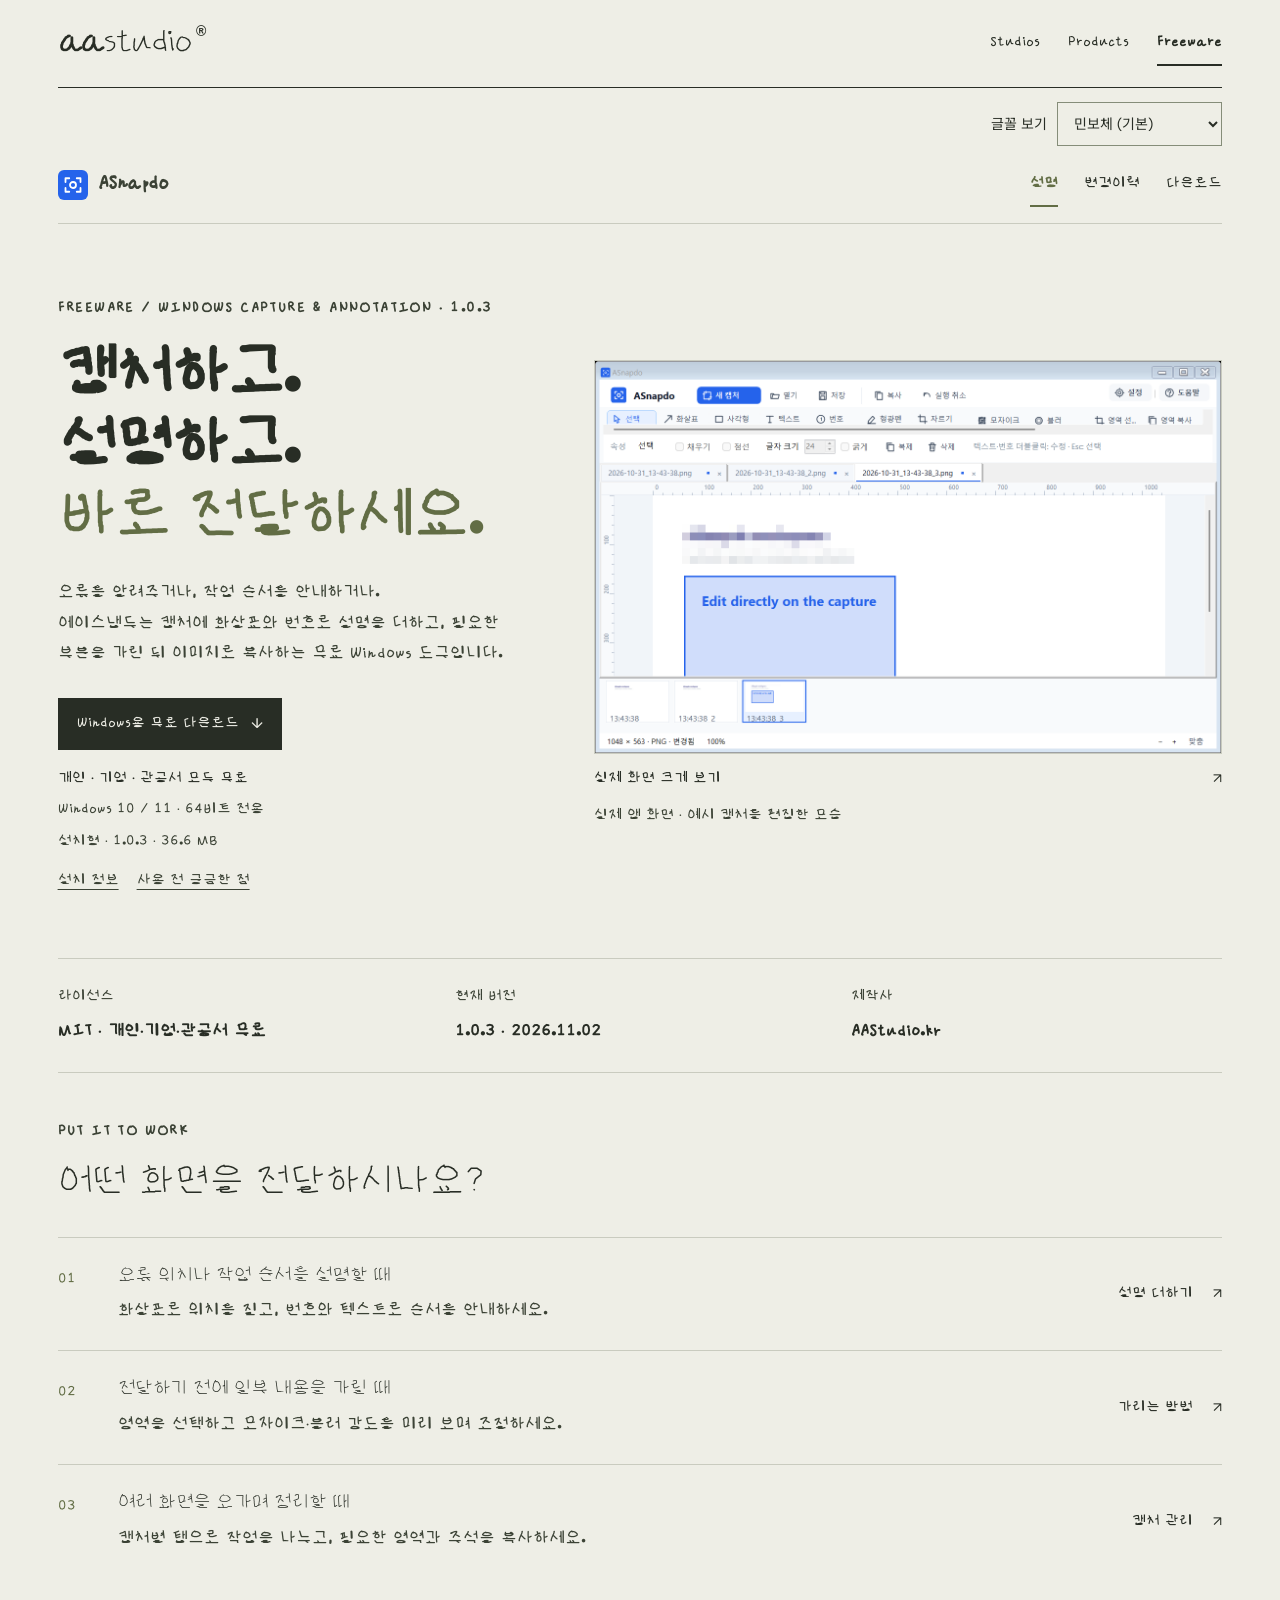
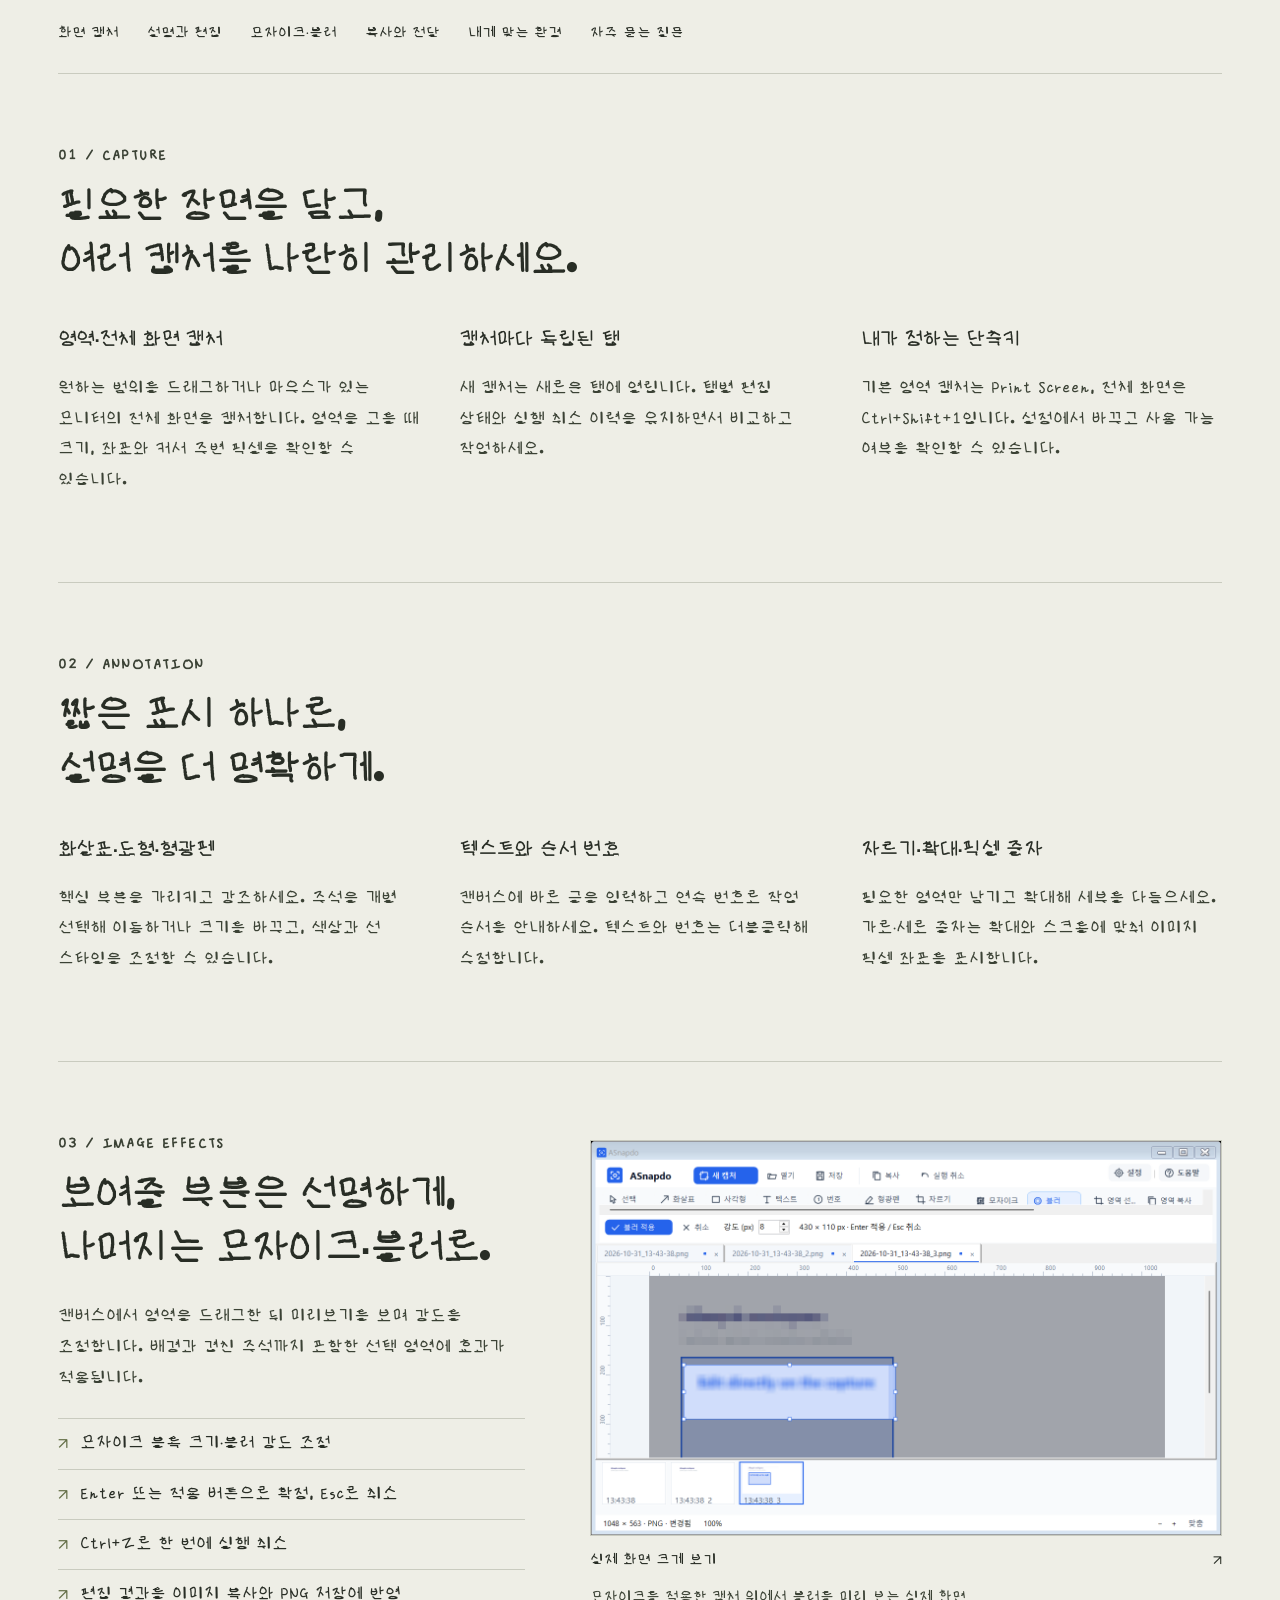
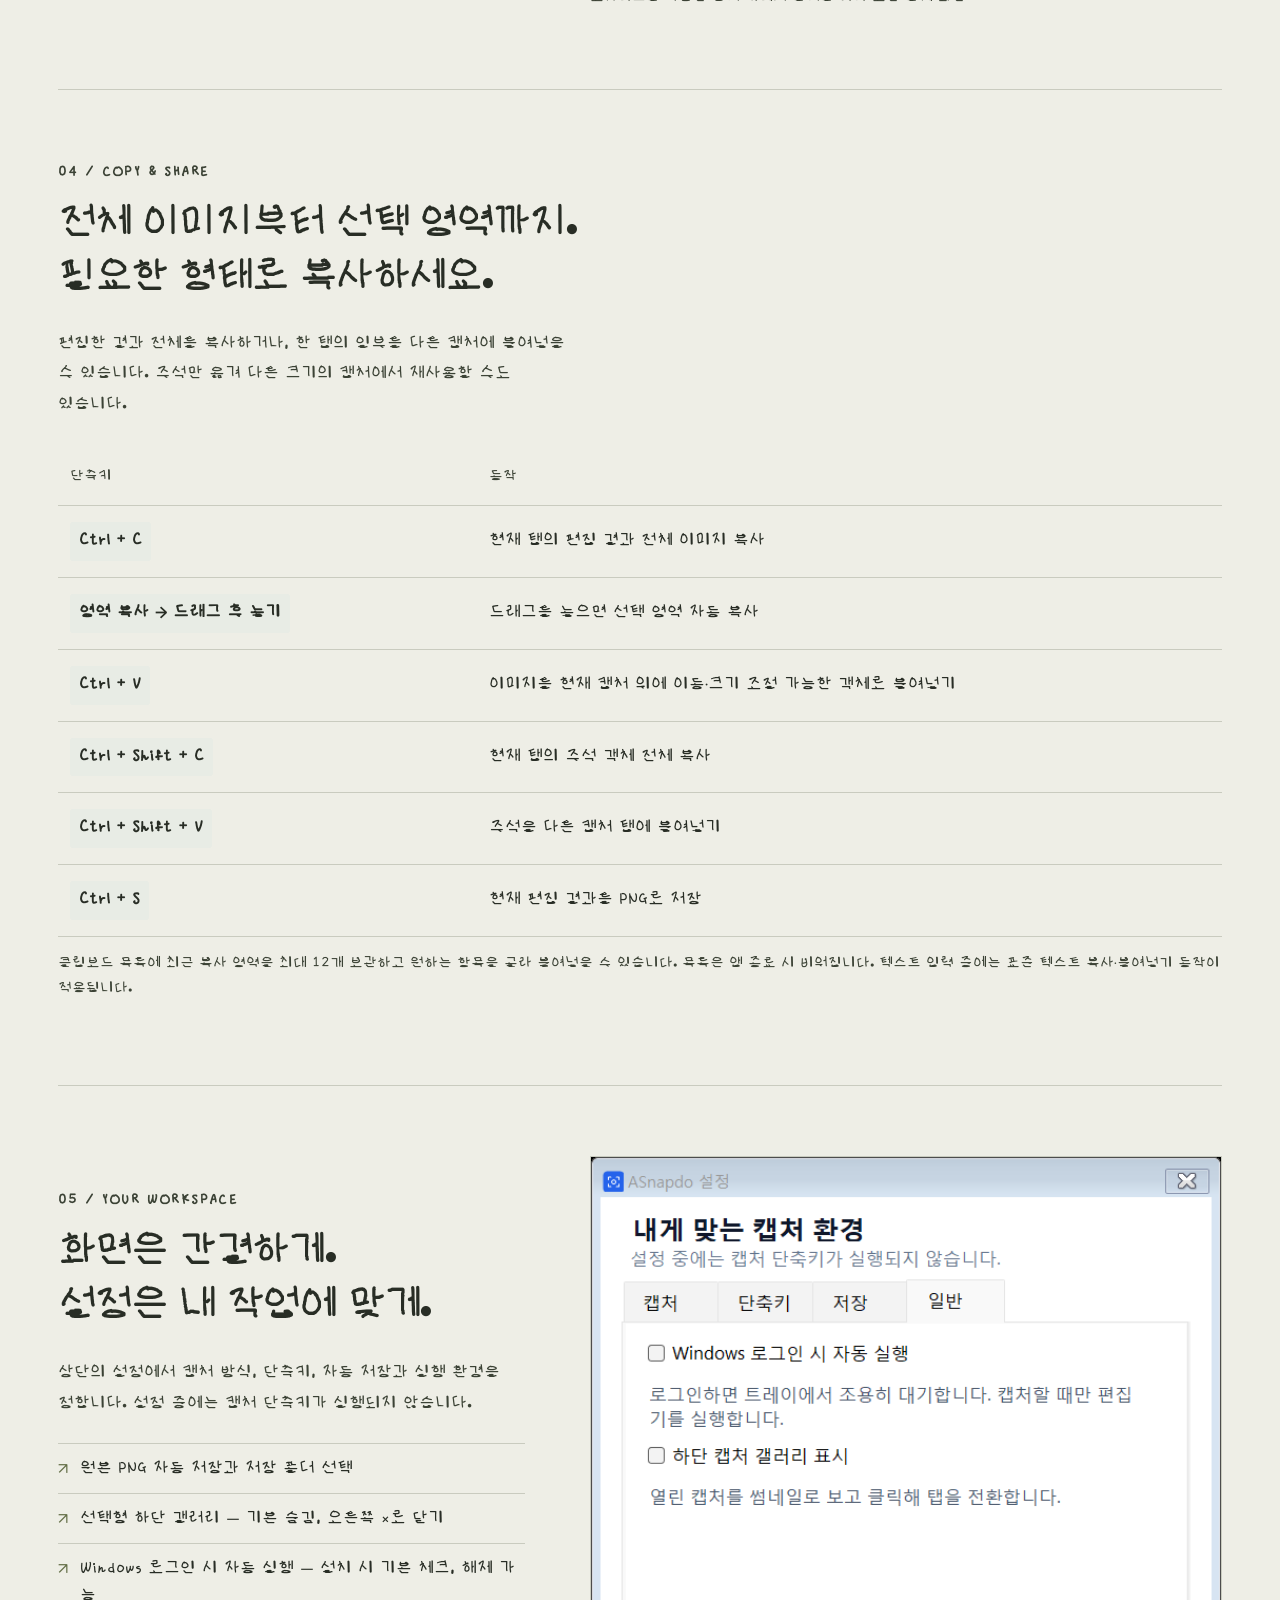
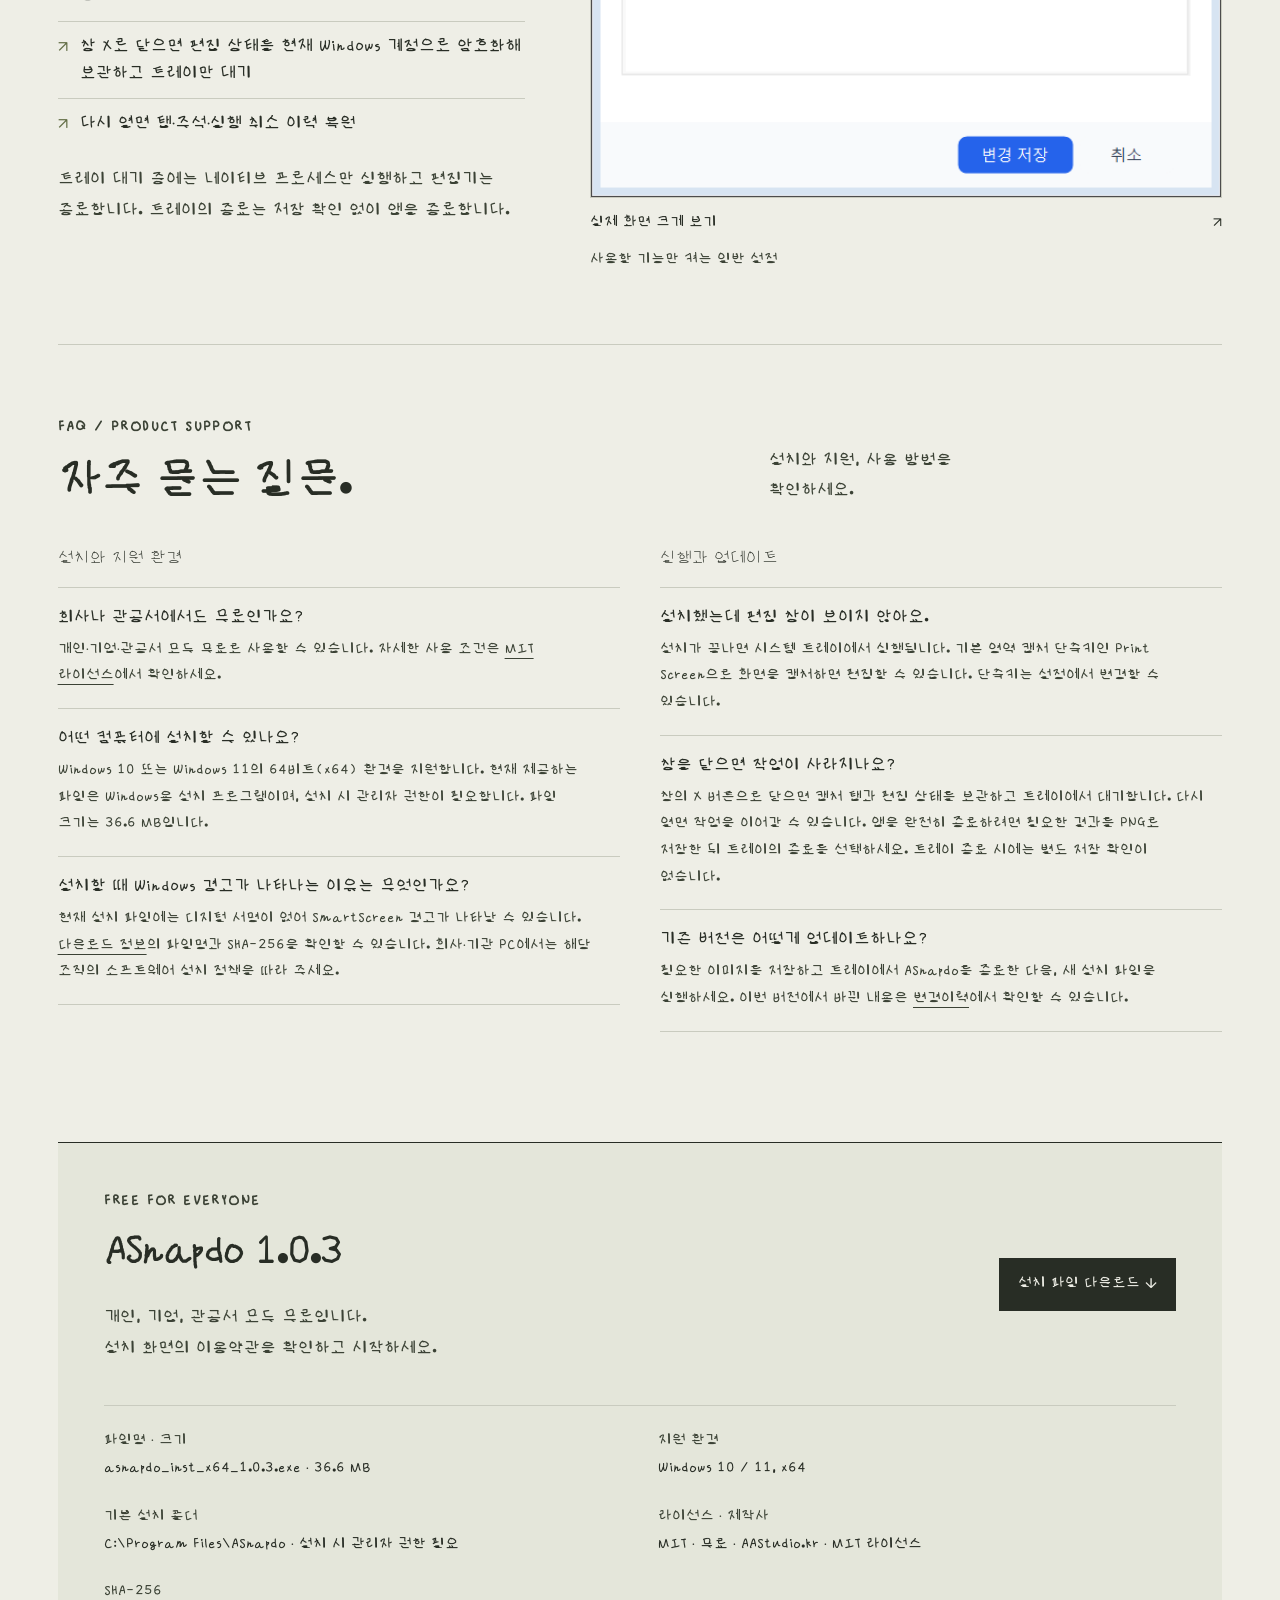
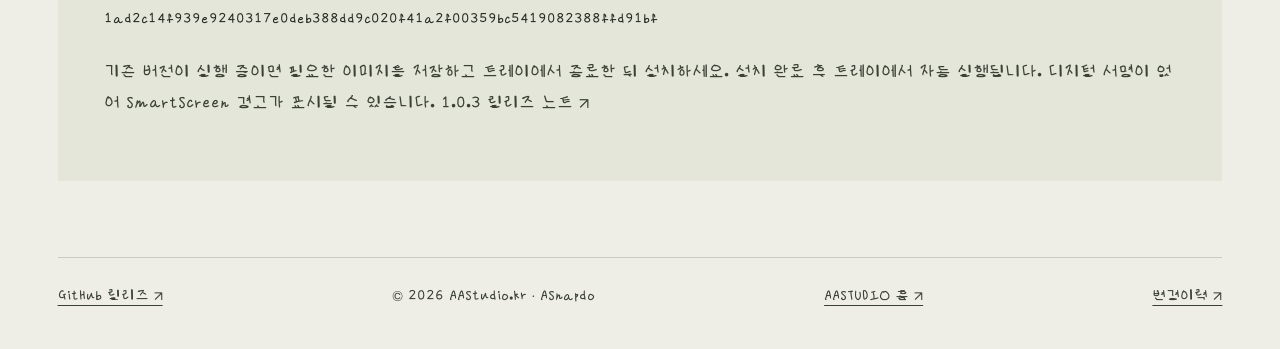
==== commit fce615a1: "Update ASnapdo downloads and license for 1.0.3" ====
--- a/asnapdo/index.html
+++ b/asnapdo/index.html
@@ -13,8 +13,8 @@
   <div class="font-choice"><label for="font-choice">글꼴 보기</label><select id="font-choice"><option value="minbo">민보체 (기본)</option><option value="original">기존 폰트로 보기</option></select></div>
   <main class="product-container">
     <div class="product-subnav"><a class="product-identity" href="./"><img src="assets/asnapdo.svg" alt="" width="30" height="30">ASnapdo</a><nav class="product-tabs" aria-label="ASnapdo 메뉴"><a href="./" aria-current="page">설명</a><a href="changelog/">변경이력</a><a href="#download">다운로드</a></nav></div>
-    <section class="product-hero" aria-labelledby="product-title"><div><div class="product-kicker">FREEWARE / WINDOWS CAPTURE & ANNOTATION · 1.0.2</div><h1 id="product-title">캡처하고.<br>설명하고.<br><em>바로 전달하세요.</em></h1><p class="product-lead">오류를 알려주거나, 작업 순서를 안내하거나.<br>에이스냅두는 캡처에 화살표와 번호로 설명을 더하고, 필요한 부분을 가린 뒤 이미지로 복사하는 무료 Windows 도구입니다.</p><div class="product-actions"><a class="snap-button" href="https://github.com/mant81/ASnapdo/releases/download/v1.0.2/asnapdo_inst_x64_1.0.2.exe">Windows용 무료 다운로드 <span aria-hidden="true">↓</span></a></div><div class="download-summary"><strong>개인 · 기업 · 관공서 모두 무료</strong><span>Windows 10 / 11 · 64비트 전용</span><span>설치형 · 1.0.2 · 36.6 MB</span><div><a href="#download">설치 정보</a><a href="#faq">사용 전 궁금한 점</a></div></div></div><figure class="product-shot"><a class="shot-preview" href="assets/asnapdo-gallery.png" data-screenshot><img src="assets/asnapdo-gallery.png" alt="세 개의 캡처 탭, 모자이크 편집 결과와 하단 선택형 갤러리가 열린 ASnapdo 실제 화면" width="1280" height="800" fetchpriority="high"><span class="shot-zoom">실제 화면 크게 보기 <span aria-hidden="true">↗</span></span></a><figcaption>실제 앱 화면 · 예시 캡처를 편집한 모습</figcaption></figure></section>
-    <div class="product-facts"><div><span>라이선스</span><strong>개인·기업·관공서 무료</strong></div><div><span>현재 버전</span><strong>1.0.2 · 2026.10.31</strong></div><div><span>제작사</span><strong>AAStudio.kr</strong></div></div>
+    <section class="product-hero" aria-labelledby="product-title"><div><div class="product-kicker">FREEWARE / WINDOWS CAPTURE & ANNOTATION · 1.0.3</div><h1 id="product-title">캡처하고.<br>설명하고.<br><em>바로 전달하세요.</em></h1><p class="product-lead">오류를 알려주거나, 작업 순서를 안내하거나.<br>에이스냅두는 캡처에 화살표와 번호로 설명을 더하고, 필요한 부분을 가린 뒤 이미지로 복사하는 무료 Windows 도구입니다.</p><div class="product-actions"><a class="snap-button" href="https://github.com/mant81/ASnapdo/releases/download/v1.0.3/asnapdo_inst_x64_1.0.3.exe">Windows용 무료 다운로드 <span aria-hidden="true">↓</span></a></div><div class="download-summary"><strong>개인 · 기업 · 관공서 모두 무료</strong><span>Windows 10 / 11 · 64비트 전용</span><span>설치형 · 1.0.3 · 36.6 MB</span><div><a href="#download">설치 정보</a><a href="#faq">사용 전 궁금한 점</a></div></div></div><figure class="product-shot"><a class="shot-preview" href="assets/asnapdo-gallery.png" data-screenshot><img src="assets/asnapdo-gallery.png" alt="세 개의 캡처 탭, 모자이크 편집 결과와 하단 선택형 갤러리가 열린 ASnapdo 실제 화면" width="1280" height="800" fetchpriority="high"><span class="shot-zoom">실제 화면 크게 보기 <span aria-hidden="true">↗</span></span></a><figcaption>실제 앱 화면 · 예시 캡처를 편집한 모습</figcaption></figure></section>
+    <div class="product-facts"><div><span>라이선스</span><strong>MIT · 개인·기업·관공서 무료</strong></div><div><span>현재 버전</span><strong>1.0.3 · 2026.11.02</strong></div><div><span>제작사</span><strong>AAStudio.kr</strong></div></div>
     <section id="use-cases" class="use-cases" aria-labelledby="use-cases-title">
       <div class="product-kicker">PUT IT TO WORK</div><h2 id="use-cases-title">어떤 화면을 전달하시나요?</h2>
       <div class="use-case-list">
@@ -34,7 +34,7 @@
       <div class="faq-heading"><h2 id="faq-title">자주 묻는 질문.</h2><p>설치와 지원, 사용 방법을<br>확인하세요.</p></div>
       <div class="faq-grid">
         <div class="faq-group"><h3>설치와 지원 환경</h3>
-          <article class="faq-item"><h4>회사나 관공서에서도 무료인가요?</h4><p>개인·기업·관공서 모두 무료로 사용할 수 있습니다. 자세한 사용 조건은 <a href="../release/ASnapdo-LICENSE.txt">이용약관</a>에서 확인하세요.</p></article>
+          <article class="faq-item"><h4>회사나 관공서에서도 무료인가요?</h4><p>개인·기업·관공서 모두 무료로 사용할 수 있습니다. 자세한 사용 조건은 <a href="../release/ASnapdo-LICENSE.txt">MIT 라이선스</a>에서 확인하세요.</p></article>
           <article class="faq-item"><h4>어떤 컴퓨터에 설치할 수 있나요?</h4><p>Windows 10 또는 Windows 11의 64비트(x64) 환경을 지원합니다. 현재 제공하는 파일은 Windows용 설치 프로그램이며, 설치 시 관리자 권한이 필요합니다. 파일 크기는 36.6 MB입니다.</p></article>
           <article class="faq-item"><h4>설치할 때 Windows 경고가 나타나는 이유는 무엇인가요?</h4><p>현재 설치 파일에는 디지털 서명이 없어 SmartScreen 경고가 나타날 수 있습니다. <a href="#download">다운로드 정보</a>의 파일명과 SHA-256을 확인할 수 있습니다. 회사·기관 PC에서는 해당 조직의 소프트웨어 설치 정책을 따라 주세요.</p></article>
         </div>
@@ -45,7 +45,7 @@
         </div>
       </div>
     </section>
-    <section id="download" class="download-panel" aria-labelledby="download-title"><div class="download-panel-top"><div><div class="product-kicker">FREE FOR EVERYONE</div><h2 id="download-title">ASnapdo 1.0.2</h2><p>개인, 기업, 관공서 모두 무료입니다.<br>설치 화면의 이용약관을 확인하고 시작하세요.</p></div><a class="snap-button" href="https://github.com/mant81/ASnapdo/releases/download/v1.0.2/asnapdo_inst_x64_1.0.2.exe">설치 파일 다운로드 ↓</a></div><dl class="release-details"><div><dt>파일명 · 크기</dt><dd data-release-file>asnapdo_inst_x64_1.0.2.exe · 36.6 MB</dd></div><div><dt>지원 환경</dt><dd>Windows 10 / 11, x64</dd></div><div><dt>기본 설치 폴더</dt><dd>C:\Program Files\ASnapdo · 설치 시 관리자 권한 필요</dd></div><div><dt>라이선스 · 제작사</dt><dd>무료 · AAStudio.kr · <a href="../release/ASnapdo-LICENSE.txt">이용약관</a></dd></div><div class="checksum"><dt>SHA-256</dt><dd data-release-sha256>5881ea9dfbb06adf1279fb49cbd143bb0b35f2cefc273eb346acd711ffe3a080</dd></div></dl><p class="product-caption">기존 버전이 실행 중이면 필요한 이미지를 저장하고 트레이에서 종료한 뒤 설치하세요. 설치 완료 후 트레이에서 자동 실행됩니다. 디지털 서명이 없어 SmartScreen 경고가 표시될 수 있습니다. <a href="https://github.com/mant81/ASnapdo/releases/tag/v1.0.2">1.0.2 릴리즈 노트 ↗</a></p></section>
+    <section id="download" class="download-panel" aria-labelledby="download-title"><div class="download-panel-top"><div><div class="product-kicker">FREE FOR EVERYONE</div><h2 id="download-title">ASnapdo 1.0.3</h2><p>개인, 기업, 관공서 모두 무료입니다.<br>설치 화면의 이용약관을 확인하고 시작하세요.</p></div><a class="snap-button" href="https://github.com/mant81/ASnapdo/releases/download/v1.0.3/asnapdo_inst_x64_1.0.3.exe">설치 파일 다운로드 ↓</a></div><dl class="release-details"><div><dt>파일명 · 크기</dt><dd data-release-file>asnapdo_inst_x64_1.0.3.exe · 36.6 MB</dd></div><div><dt>지원 환경</dt><dd>Windows 10 / 11, x64</dd></div><div><dt>기본 설치 폴더</dt><dd>C:\Program Files\ASnapdo · 설치 시 관리자 권한 필요</dd></div><div><dt>라이선스 · 제작사</dt><dd>MIT · 무료 · AAStudio.kr · <a href="../release/ASnapdo-LICENSE.txt">MIT 라이선스</a></dd></div><div class="checksum"><dt>SHA-256</dt><dd data-release-sha256>1ad2c14f939e9240317e0deb388dd9c020f41a2f00359bc5419082388ffd91bf</dd></div></dl><p class="product-caption">기존 버전이 실행 중이면 필요한 이미지를 저장하고 트레이에서 종료한 뒤 설치하세요. 설치 완료 후 트레이에서 자동 실행됩니다. 디지털 서명이 없어 SmartScreen 경고가 표시될 수 있습니다. <a href="https://github.com/mant81/ASnapdo/releases/tag/v1.0.3">1.0.3 릴리즈 노트 ↗</a></p></section>
   </main>
   <footer class="product-container"><div class="product-footer"><a href="https://github.com/mant81/ASnapdo/releases/">GitHub 릴리즈 ↗</a><span>© 2026 AAStudio.kr · ASnapdo</span><a href="../">AASTUDIO 홈 ↗</a><a href="changelog/">변경이력 ↗</a></div></footer>
   <dialog class="image-preview" aria-labelledby="preview-title">
